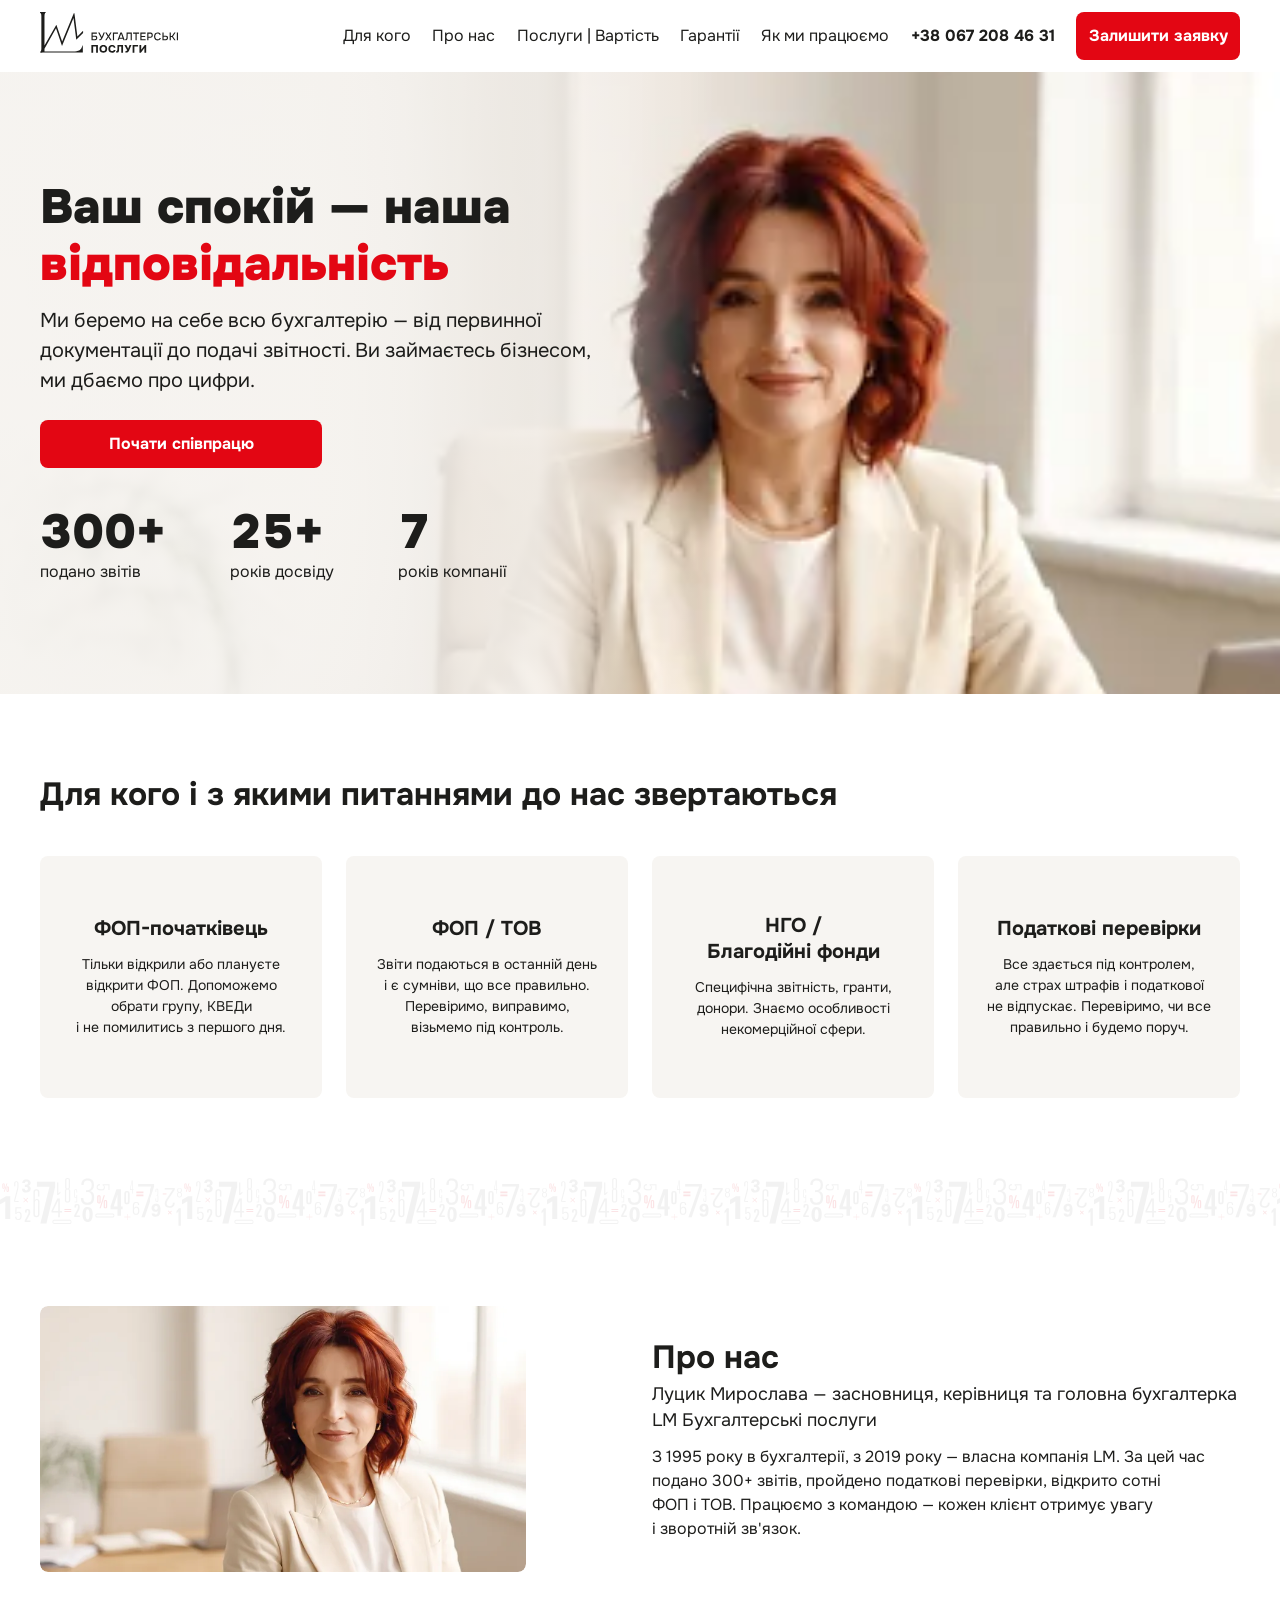
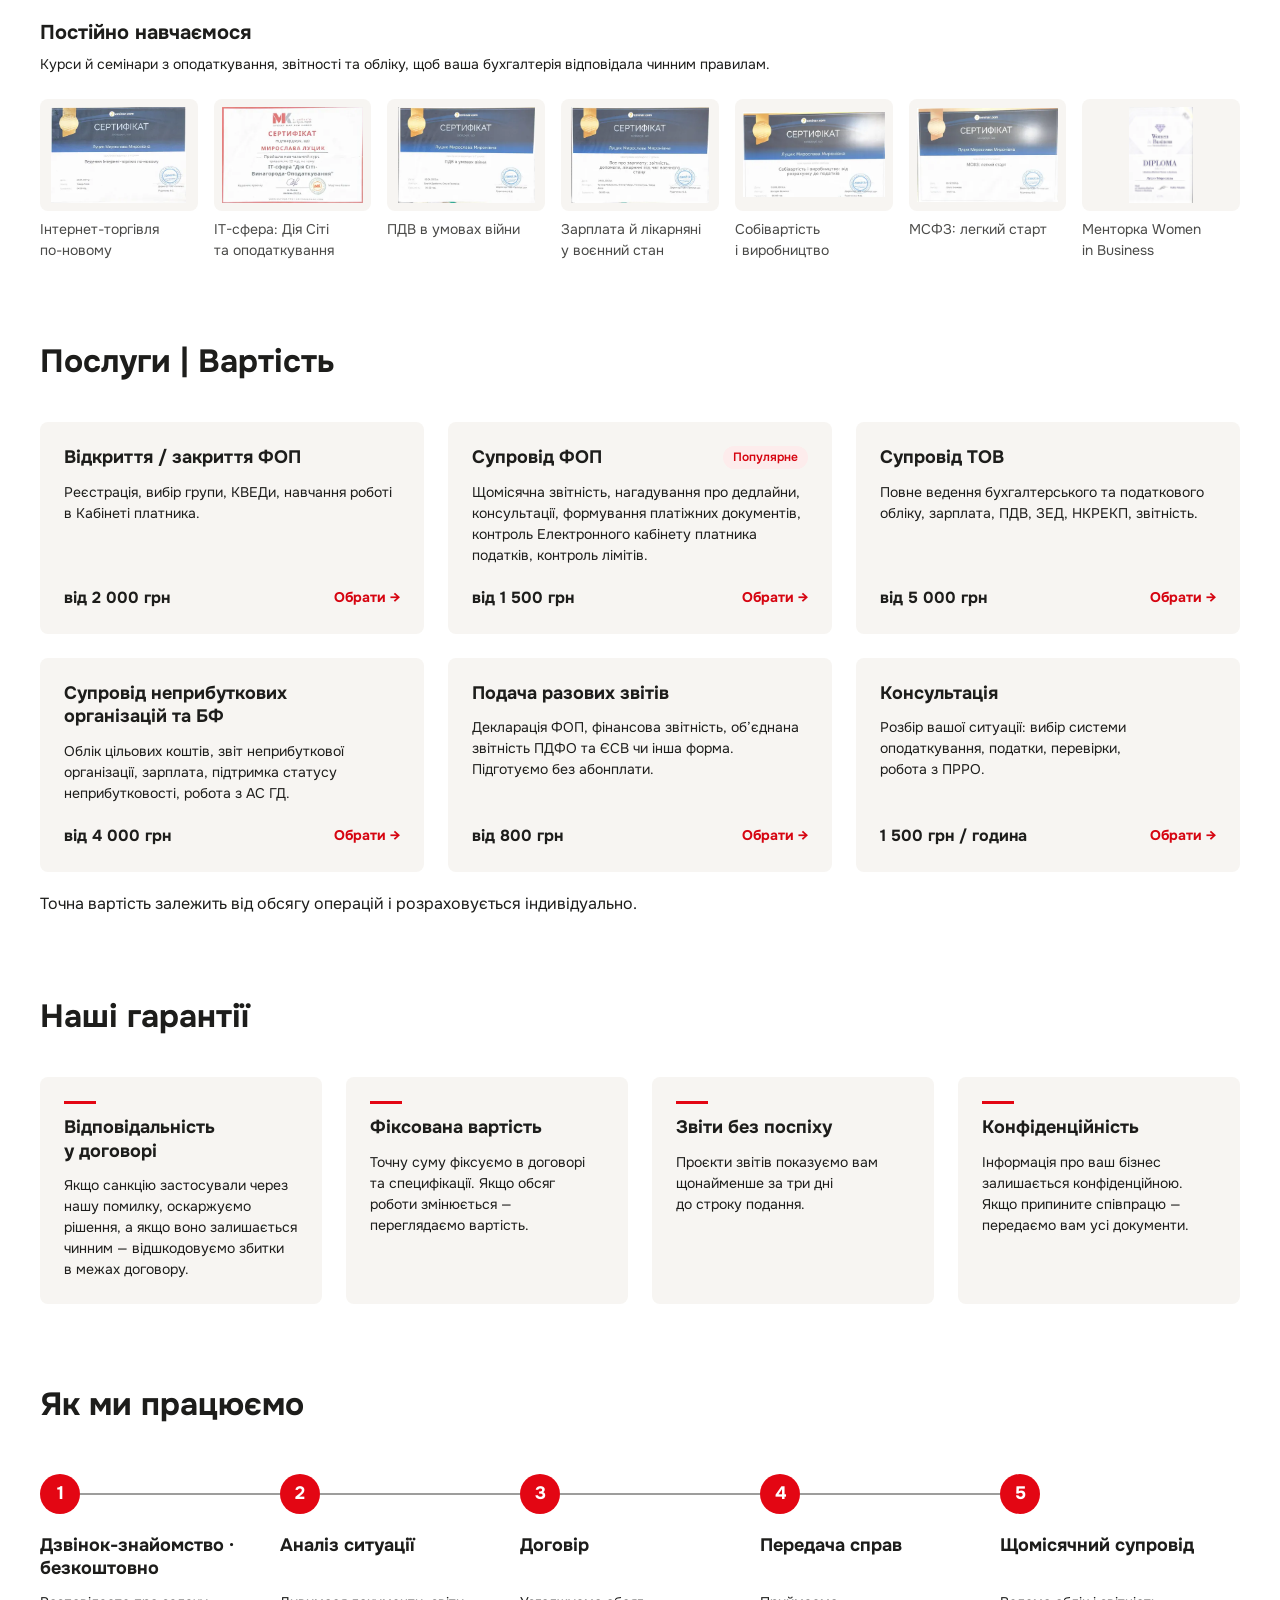
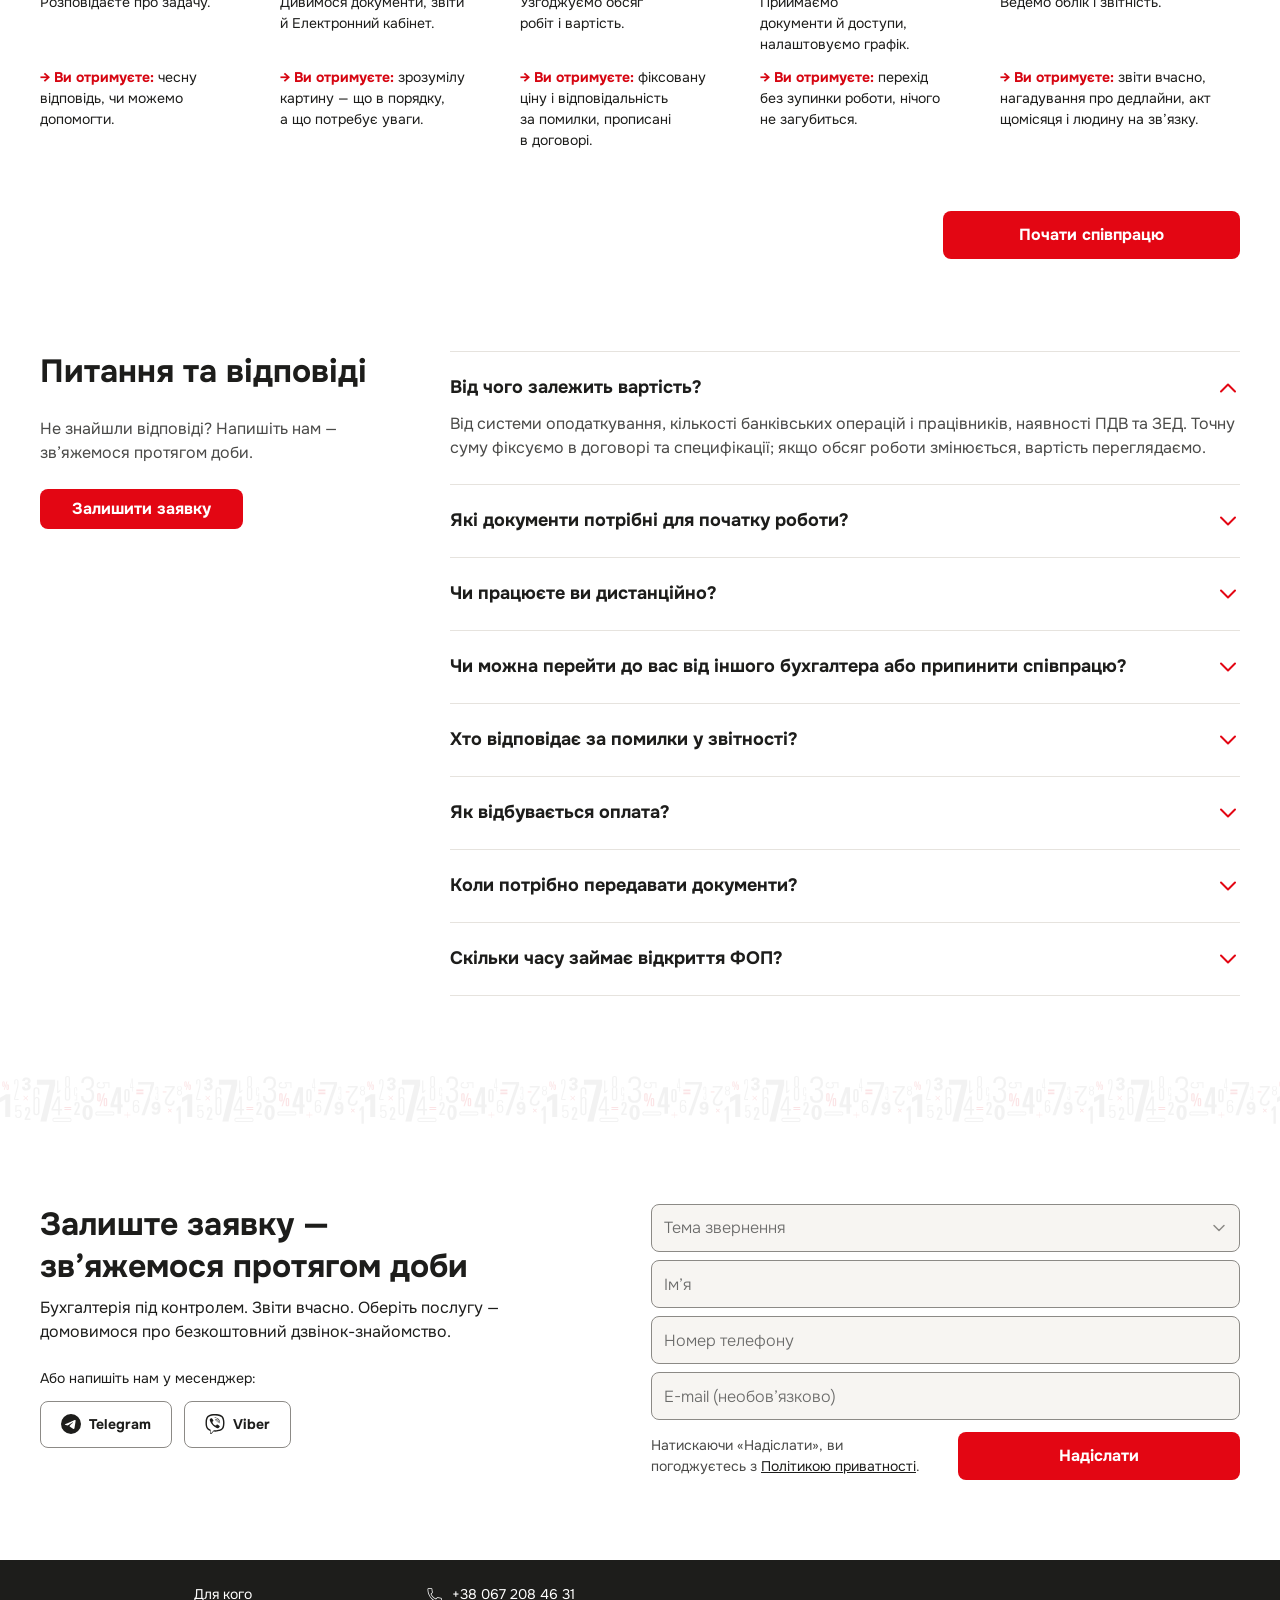
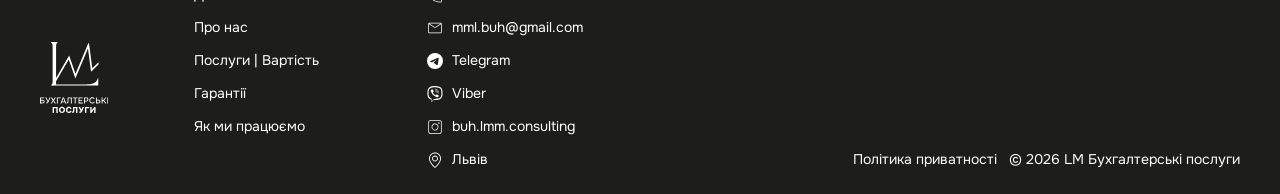
==== index.html @ eea86a89 "Тексти: «протягом дня» → «протягом доби»; у попапі успіху перший рядок на всю ширину Co-Authored-By:" ====
<!DOCTYPE html>
<!--
  ЗАГЛУШКИ — замінити після публікації сайту.
  Адресу сайту всюди позначено як https://ADRESA-SAYTU.example/ — знайдіть і замініть її пошуком:
    index.html   — <link rel="canonical">, og:url, og:image (абсолютне посилання), JSON-LD "url", "image" і фото засновниці
    privacy.html — og:image (абсолютне посилання)
    robots.txt   — рядок Sitemap
    sitemap.xml  — <loc>
    llms.txt     — посилання на сайт і форму заявки
  Інше:
    privacy.html — дата редакції політики ([дата], червоним)
    js/main.js   — CONFIG.TELEGRAM_WORKER_URL: адреса Cloudflare Worker для Telegram (поки порожня — канал вимкнений)
-->
<html lang="uk">
<head>
  <meta charset="utf-8">
  <meta name="viewport" content="width=device-width, initial-scale=1">

  <title>Бухгалтерські послуги у Львові — супровід ФОП і ТОВ | LM</title>
  <meta name="description" content="Ведення бухгалтерії для ФОП, ТОВ і благодійних фондів у Львові та онлайн по всій Україні. 25+ років досвіду, фіксована ціна в договорі. Залиште заявку.">
  <link rel="canonical" href="https://ADRESA-SAYTU.example/">
  <meta name="theme-color" content="#E30613">

  <!-- Клас .js потрібен, щоб ховати елементи для анімацій лише коли JS працює -->
  <script>
    document.documentElement.classList.add('js');
    // Запобіжник: якщо js/main.js так і не завантажився, за 3 с знімаємо клас .js —
    // усе, що було сховане для анімацій і акордеона, знову стає видимим
    setTimeout(function () {
      if (!window.lmReady) document.documentElement.classList.remove('js');
    }, 3000);
  </script>

  <!-- Шрифт: один варіативний файл на всі накреслення -->
  <link rel="preload" href="fonts/Onest-Variable.woff2" as="font" type="font/woff2" crossorigin>

  <link rel="stylesheet" href="css/tokens.css?v=2026-11-02-2">
  <link rel="stylesheet" href="css/styles.css?v=2026-11-02-2">

  <!-- Favicon (червоний): ico — для старих браузерів і закладок, svg — для сучасних,
       180×180 — іконка на головному екрані iPhone -->
  <link rel="icon" href="images/favicon/favicon.ico" sizes="16x16 32x32 48x48">
  <link rel="icon" href="images/favicon/favicon-red.svg" type="image/svg+xml">
  <link rel="icon" href="images/favicon/favicon-red-32.png" type="image/png" sizes="32x32">
  <link rel="apple-touch-icon" href="images/favicon/favicon-red-180.png" sizes="180x180">

  <!-- Open Graph і Twitter Card: як сторінка виглядає, коли нею діляться -->
  <meta property="og:type" content="website">
  <meta property="og:locale" content="uk_UA">
  <meta property="og:site_name" content="LM Бухгалтерські послуги">
  <meta property="og:url" content="https://ADRESA-SAYTU.example/">
  <meta property="og:title" content="Бухгалтерські послуги у Львові — супровід ФОП і ТОВ | LM">
  <meta property="og:description" content="Ведення бухгалтерії для ФОП, ТОВ і благодійних фондів у Львові та онлайн по всій Україні. 25+ років досвіду, фіксована ціна в договорі.">
  <meta property="og:image" content="https://ADRESA-SAYTU.example/images/og-image.jpg">
  <meta property="og:image:width" content="1200">
  <meta property="og:image:height" content="630">
  <meta property="og:image:alt" content="LM Бухгалтерські послуги — бухгалтерський супровід у Львові">
  <meta name="twitter:card" content="summary_large_image">

  <!-- Структуровані дані: компанія. Послуги й ціни («від …») — ті самі, що в картках
       «Послуги | Вартість»; sameAs — ті самі посилання, що у футері.
       Змінюєте ціну чи послугу на сторінці — змініть і тут -->
  <script type="application/ld+json">
  {
    "@context": "https://schema.org",
    "@type": "AccountingService",
    "name": "LM Бухгалтерські послуги",
    "url": "https://ADRESA-SAYTU.example/",
    "image": "https://ADRESA-SAYTU.example/images/og-image.jpg",
    "telephone": "+380672084631",
    "email": "mml.buh@gmail.com",
    "address": {
      "@type": "PostalAddress",
      "addressLocality": "Львів",
      "addressCountry": "UA"
    },
    "areaServed": [
      {
        "@type": "City",
        "name": "Львів"
      },
      {
        "@type": "Country",
        "name": "Україна"
      }
    ],
    "founder": {
      "@type": "Person",
      "name": "Мирослава Луцик",
      "jobTitle": "Засновниця, головна бухгалтерка",
      "image": "https://ADRESA-SAYTU.example/images/about-1200.jpg"
    },
    "sameAs": [
      "https://www.instagram.com/buh.lmm.consulting/",
      "https://t.me/+380672084631"
    ],
    "priceRange": "від 800 грн",
    "makesOffer": [
      {
        "@type": "Offer",
        "itemOffered": {
          "@type": "Service",
          "name": "Відкриття / закриття ФОП",
          "description": "Реєстрація, вибір групи, КВЕДи, навчання роботі в Кабінеті платника."
        },
        "priceSpecification": {
          "@type": "PriceSpecification",
          "minPrice": 2000,
          "priceCurrency": "UAH"
        }
      },
      {
        "@type": "Offer",
        "itemOffered": {
          "@type": "Service",
          "name": "Супровід ФОП",
          "description": "Щомісячна звітність, нагадування про дедлайни, консультації, формування платіжних документів, контроль Електронного кабінету платника податків, контроль лімітів."
        },
        "priceSpecification": {
          "@type": "PriceSpecification",
          "minPrice": 1500,
          "priceCurrency": "UAH"
        }
      },
      {
        "@type": "Offer",
        "itemOffered": {
          "@type": "Service",
          "name": "Супровід ТОВ",
          "description": "Повне ведення бухгалтерського та податкового обліку, зарплата, ПДВ, ЗЕД, НКРЕКП, звітність."
        },
        "priceSpecification": {
          "@type": "PriceSpecification",
          "minPrice": 5000,
          "priceCurrency": "UAH"
        }
      },
      {
        "@type": "Offer",
        "itemOffered": {
          "@type": "Service",
          "name": "Супровід неприбуткових організацій та БФ",
          "description": "Облік цільових коштів, звіт неприбуткової організації, зарплата, підтримка статусу неприбутковості, робота з АС ГД."
        },
        "priceSpecification": {
          "@type": "PriceSpecification",
          "minPrice": 4000,
          "priceCurrency": "UAH"
        }
      },
      {
        "@type": "Offer",
        "itemOffered": {
          "@type": "Service",
          "name": "Подача разових звітів",
          "description": "Декларація ФОП, фінансова звітність, об’єднана звітність ПДФО та ЄСВ чи інша форма. Підготуємо без абонплати."
        },
        "priceSpecification": {
          "@type": "PriceSpecification",
          "minPrice": 800,
          "priceCurrency": "UAH"
        }
      },
      {
        "@type": "Offer",
        "itemOffered": {
          "@type": "Service",
          "name": "Консультація",
          "description": "Розбір вашої ситуації: вибір системи оподаткування, податки, перевірки, робота з ПРРО."
        },
        "priceSpecification": {
          "@type": "UnitPriceSpecification",
          "price": 1500,
          "priceCurrency": "UAH",
          "unitCode": "HUR",
          "unitText": "година"
        }
      }
    ]
  }
  </script>
  <!-- FAQPage: тексти мають збігатися з видимими в секції «Питання та відповіді».
       Змінюєте відповідь на сторінці — змініть її і тут -->
  <script type="application/ld+json">
  {
    "@context": "https://schema.org",
    "@type": "FAQPage",
    "mainEntity": [
      {
        "@type": "Question",
        "name": "Від чого залежить вартість?",
        "acceptedAnswer": {
          "@type": "Answer",
          "text": "Від системи оподаткування, кількості банківських операцій і працівників, наявності ПДВ та ЗЕД. Точну суму фіксуємо в договорі та специфікації; якщо обсяг роботи змінюється, вартість переглядаємо."
        }
      },
      {
        "@type": "Question",
        "name": "Які документи потрібні для початку роботи?",
        "acceptedAnswer": {
          "@type": "Answer",
          "text": "Для ФОП достатньо паспорта, ІПН та електронного ключа. Для ТОВ і неприбуткових організацій додатково потрібні установчі документи, доступ до Електронного кабінету та клієнт-банку."
        }
      },
      {
        "@type": "Question",
        "name": "Чи працюєте ви дистанційно?",
        "acceptedAnswer": {
          "@type": "Answer",
          "text": "Так, з клієнтами по всій Україні: документи приймаємо онлайн, звіти подаємо в електронному вигляді."
        }
      },
      {
        "@type": "Question",
        "name": "Чи можна перейти до вас від іншого бухгалтера або припинити співпрацю?",
        "acceptedAnswer": {
          "@type": "Answer",
          "text": "Так. Перевіримо стан обліку й приймемо справи без зупинки вашої роботи. Договір можна розірвати, попередивши за 30 днів; усі документи передаємо вам. Інформація про ваш бізнес залишається конфіденційною."
        }
      },
      {
        "@type": "Question",
        "name": "Хто відповідає за помилки у звітності?",
        "acceptedAnswer": {
          "@type": "Answer",
          "text": "Наша відповідальність закріплена в договорі. Якщо санкцію застосували через нашу помилку в обліку чи звітності, ми оскаржуємо рішення, а якщо воно залишається чинним, відшкодовуємо збитки в межах, визначених договором."
        }
      },
      {
        "@type": "Question",
        "name": "Як відбувається оплата?",
        "acceptedAnswer": {
          "@type": "Answer",
          "text": "Працюємо за договором. Оплата щомісяця до 15-го числа за поточний місяць, після завершення місяця надаємо акт наданих послуг."
        }
      },
      {
        "@type": "Question",
        "name": "Коли потрібно передавати документи?",
        "acceptedAnswer": {
          "@type": "Answer",
          "text": "До 5-го числа місяця, наступного за звітним. Проєкти звітів показуємо вам щонайменше за три дні до строку подання."
        }
      },
      {
        "@type": "Question",
        "name": "Скільки часу займає відкриття ФОП?",
        "acceptedAnswer": {
          "@type": "Answer",
          "text": "Зазвичай 1–2 робочі дні після отримання документів. Реєстрацію платником єдиного податку подаємо одразу."
        }
      }
    ]
  }
  </script>
</head>
<body>
  <a class="skip-link" href="#main">Перейти до&nbsp;основного вмісту</a>

  <!-- 1. Header -->
  <header class="site-header">
    <div class="container site-header__inner">
      <a class="site-header__logo" href="#top">
        <img src="images/logo-horizontal-black.svg" alt="LM Бухгалтерські послуги — на початок сторінки" width="138" height="42">
      </a>

      <nav class="site-nav" id="site-nav" aria-label="Головна навігація">
        <ul class="site-nav__list">
          <li><a class="site-nav__link" href="#for-whom">Для&nbsp;кого</a></li>
          <li><a class="site-nav__link" href="#about">Про&nbsp;нас</a></li>
          <li><a class="site-nav__link" href="#services">Послуги | Вартість</a></li>
          <li><a class="site-nav__link" href="#guarantees">Гарантії</a></li>
          <li><a class="site-nav__link" href="#how">Як&nbsp;ми&nbsp;працюємо</a></li>
        </ul>
      </nav>

      <div class="site-header__actions">
        <a class="site-header__phone" href="tel:+380672084631">+38 067 208 46 31</a>
        <a class="btn site-header__cta" href="#contact">Залишити заявку</a>
        <button class="burger" type="button" aria-expanded="false" aria-controls="mobile-menu" aria-haspopup="dialog" aria-label="Відкрити меню">
          <img class="burger__icon" src="images/icons/icon-burger.svg" alt="" width="44" height="40">
        </button>
      </div>
    </div>
  </header>

  <!-- Мобільне меню: повноекранний діалог. Поки відкрите, сторінка під ним
       не прокручується, а Tab ходить лише всередині (showModal) -->
  <dialog class="mobile-menu" id="mobile-menu" aria-label="Меню">
    <div class="container mobile-menu__header">
      <a class="mobile-menu__logo" href="#top">
        <img src="images/logo-horizontal-white.svg" alt="LM Бухгалтерські послуги — на початок сторінки" width="138" height="42">
      </a>
      <button class="mobile-menu__close" type="button" aria-label="Закрити меню">
        <img src="images/icons/icon-close.svg" alt="" width="44" height="44">
      </button>
    </div>

    <nav class="mobile-menu__nav" aria-label="Меню">
      <ul class="mobile-menu__list">
        <li><a class="mobile-menu__link" href="#for-whom" autofocus>Для&nbsp;кого</a></li>
        <li><a class="mobile-menu__link" href="#about">Про&nbsp;нас</a></li>
        <li><a class="mobile-menu__link" href="#services">Послуги | Вартість</a></li>
        <li><a class="mobile-menu__link" href="#guarantees">Гарантії</a></li>
        <li><a class="mobile-menu__link" href="#how">Як&nbsp;ми&nbsp;працюємо</a></li>
      </ul>
    </nav>

    <ul class="mobile-menu__contacts">
      <li>
        <a class="mobile-menu__contact" href="tel:+380672084631">
          <svg class="mobile-menu__icon" width="18" height="18" aria-hidden="true" focusable="false" viewBox="0 0 18 18" fill="none"><path d="M14.625 16.5C14.9234 16.5 15.2095 16.3815 15.4205 16.1705C15.6315 15.9595 15.75 15.6734 15.75 15.375V12.75C15.75 12.4516 15.6315 12.1655 15.4205 11.9545C15.2095 11.7435 14.9234 11.625 14.625 11.625C13.7475 11.625 12.885 11.49 12.06 11.2125C11.8628 11.1502 11.6522 11.1432 11.4513 11.1921C11.2503 11.241 11.0666 11.3441 10.92 11.49L9.84 12.57C7.97418 11.5518 6.44069 10.0183 5.4225 8.1525L6.495 7.08C6.8025 6.7875 6.915 6.3525 6.78 5.9325C6.51 5.115 6.375 4.2525 6.375 3.375C6.375 3.07663 6.25647 2.79048 6.0455 2.5795C5.83452 2.36853 5.54837 2.25 5.25 2.25H2.625C2.32663 2.25 2.04048 2.36853 1.8295 2.5795C1.61853 2.79048 1.5 3.07663 1.5 3.375C1.5 10.6125 7.3875 16.5 14.625 16.5ZM2.625 3H5.25C5.34946 3 5.44484 3.03951 5.51517 3.10984C5.58549 3.18016 5.625 3.27554 5.625 3.375C5.625 4.335 5.775 5.2725 6.0675 6.165C6.105 6.27 6.0975 6.42 5.9775 6.54L4.5 8.01C5.7375 10.4325 7.5525 12.2475 9.9825 13.5L11.445 12.0225C11.55 11.9175 11.6925 11.8875 11.8275 11.925C12.7275 12.225 13.665 12.375 14.625 12.375C14.7245 12.375 14.8198 12.4145 14.8902 12.4848C14.9605 12.5552 15 12.6505 15 12.75V15.375C15 15.4745 14.9605 15.5698 14.8902 15.6402C14.8198 15.7105 14.7245 15.75 14.625 15.75C7.8 15.75 2.25 10.2 2.25 3.375C2.25 3.27554 2.28951 3.18016 2.35984 3.10984C2.43016 3.03951 2.52554 3 2.625 3Z" fill="currentColor"/></svg>
          <span><span class="visually-hidden">Телефон: </span>+38&nbsp;067&nbsp;208&nbsp;46&nbsp;31</span>
        </a>
      </li>
      <li>
        <a class="mobile-menu__contact" href="mailto:mml.buh@gmail.com">
          <svg class="mobile-menu__icon" width="18" height="18" aria-hidden="true" focusable="false" viewBox="0 0 18 18" fill="none"><path d="M3.462 14.25C3.1165 14.25 2.82825 14.1345 2.59725 13.9035C2.36625 13.6725 2.2505 13.384 2.25 13.038V4.962C2.25 4.6165 2.36575 4.32825 2.59725 4.09725C2.82875 3.86625 3.11675 3.7505 3.46125 3.75H14.5387C14.8837 3.75 15.1718 3.86575 15.4028 4.09725C15.6338 4.32875 15.7495 4.617 15.75 4.962V13.0388C15.75 13.3838 15.6343 13.672 15.4028 13.9035C15.1713 14.135 14.8833 14.2505 14.5387 14.25H3.462ZM9 9.087L3 5.16375V13.0388C3 13.1733 3.04325 13.2838 3.12975 13.3703C3.21625 13.4568 3.327 13.5 3.462 13.5H14.5387C14.6733 13.5 14.7837 13.4568 14.8702 13.3703C14.9567 13.2838 15 13.173 15 13.038V5.163L9 9.087ZM9 8.25L14.769 4.5H3.231L9 8.25ZM3 5.16375V4.5V13.0388C3 13.1733 3.04325 13.2838 3.12975 13.3703C3.21625 13.4568 3.327 13.5 3.462 13.5H3V5.16375Z" fill="currentColor"/></svg>
          <span><span class="visually-hidden">E-mail: </span>mml.buh@gmail.com</span>
        </a>
      </li>
      <li>
        <a class="mobile-menu__contact" href="https://t.me/+380672084631" aria-label="Написати в Telegram">
          <svg class="mobile-menu__icon" width="18" height="18" aria-hidden="true" focusable="false" viewBox="-1.5 -1.5 27.0 27.0"><path d="M11.944 0A12 12 0 0 0 0 12a12 12 0 0 0 12 12 12 12 0 0 0 12-12A12 12 0 0 0 12 0a12 12 0 0 0-.056 0zm4.962 7.224c.1-.002.321.023.465.14a.506.506 0 0 1 .171.325c.016.093.036.306.02.472-.18 1.898-.962 6.502-1.36 8.627-.168.9-.499 1.201-.82 1.23-.696.065-1.225-.46-1.9-.902-1.056-.693-1.653-1.124-2.678-1.8-1.185-.78-.417-1.21.258-1.91.177-.184 3.247-2.977 3.307-3.23.007-.032.014-.15-.056-.212s-.174-.041-.249-.024c-.106.024-1.793 1.14-5.061 3.345-.48.33-.913.49-1.302.48-.428-.008-1.252-.241-1.865-.44-.752-.245-1.349-.374-1.297-.789.027-.216.325-.437.893-.663 3.498-1.524 5.83-2.529 6.998-3.014 3.332-1.386 4.025-1.627 4.476-1.635z" fill="currentColor"/></svg>
          <span>Telegram</span>
        </a>
      </li>
      <li>
        <a class="mobile-menu__contact" href="viber://chat?number=%2B380672084631" aria-label="Написати у Viber">
          <svg class="mobile-menu__icon" width="18" height="18" aria-hidden="true" focusable="false" viewBox="-1.5 -1.5 27.0 27.0"><path d="M11.4 0C9.473.028 5.333.344 3.02 2.467 1.302 4.187.696 6.7.633 9.817.57 12.933.488 18.776 6.12 20.36h.003l-.004 2.416s-.037.977.61 1.177c.777.242 1.234-.5 1.98-1.302.407-.44.972-1.084 1.397-1.58 3.85.326 6.812-.416 7.15-.525.776-.252 5.176-.816 5.892-6.657.74-6.02-.36-9.83-2.34-11.546-.596-.55-3.006-2.3-8.375-2.323 0 0-.395-.025-1.037-.017zm.058 1.693c.545-.004.88.017.88.017 4.542.02 6.717 1.388 7.222 1.846 1.675 1.435 2.53 4.868 1.906 9.897v.002c-.604 4.878-4.174 5.184-4.832 5.395-.28.09-2.882.737-6.153.524 0 0-2.436 2.94-3.197 3.704-.12.12-.26.167-.352.144-.13-.033-.166-.188-.165-.414l.02-4.018c-4.762-1.32-4.485-6.292-4.43-8.895.054-2.604.543-4.738 1.996-6.173 1.96-1.773 5.474-2.018 7.11-2.03zm.38 2.602c-.167 0-.303.135-.304.302 0 .167.133.303.3.305 1.624.01 2.946.537 4.028 1.592 1.073 1.046 1.62 2.468 1.633 4.334.002.167.14.3.307.3.166-.002.3-.138.3-.304-.014-1.984-.618-3.596-1.816-4.764-1.19-1.16-2.692-1.753-4.447-1.765zm-3.96.695c-.19-.032-.4.005-.616.117l-.01.002c-.43.247-.816.562-1.146.932-.002.004-.006.004-.008.008-.267.323-.42.638-.46.948-.008.046-.01.093-.007.14 0 .136.022.27.065.4l.013.01c.135.48.473 1.276 1.205 2.604.42.768.903 1.5 1.446 2.186.27.344.56.673.87.984l.132.132c.31.308.64.6.984.87.686.543 1.418 1.027 2.186 1.447 1.328.733 2.126 1.07 2.604 1.206l.01.014c.13.042.265.064.402.063.046.002.092 0 .138-.008.31-.036.627-.19.948-.46.004 0 .003-.002.008-.005.37-.33.683-.72.93-1.148l.003-.01c.225-.432.15-.842-.18-1.12-.004 0-.698-.58-1.037-.83-.36-.255-.73-.492-1.113-.71-.51-.285-1.032-.106-1.248.174l-.447.564c-.23.283-.657.246-.657.246-3.12-.796-3.955-3.955-3.955-3.955s-.037-.426.248-.656l.563-.448c.277-.215.456-.737.17-1.248-.217-.383-.454-.756-.71-1.115-.25-.34-.826-1.033-.83-1.035-.137-.165-.31-.265-.502-.297zm4.49.88c-.158.002-.29.124-.3.282-.01.167.115.312.282.324 1.16.085 2.017.466 2.645 1.15.63.688.93 1.524.906 2.57-.002.168.13.306.3.31.166.003.305-.13.31-.297.025-1.175-.334-2.193-1.067-2.994-.74-.81-1.777-1.253-3.05-1.346h-.024zm.463 1.63c-.16.002-.29.127-.3.287-.008.167.12.31.288.32.523.028.875.175 1.113.422.24.245.388.62.416 1.164.01.167.15.295.318.287.167-.008.295-.15.287-.317-.03-.644-.215-1.178-.58-1.557-.367-.378-.893-.574-1.52-.607h-.018z" fill="currentColor"/></svg>
          <span>Viber</span>
        </a>
      </li>
    </ul>

    <a class="mobile-menu__cta" href="#contact">Залишити заявку</a>
  </dialog>

  <main id="main">

    <!-- 2. Hero -->
    <section class="hero" id="hero" aria-labelledby="hero-title">
      <!-- До 600px — окремий кадр 390×300, далі — широке фото -->
      <picture class="hero__media">
        <source media="(max-width: 599px)" type="image/webp" sizes="100vw" width="390" height="300"
                srcset="images/hero-mobile-390.webp 390w, images/hero-mobile-780.webp 780w, images/hero-mobile-1170.webp 1170w">
        <source media="(max-width: 599px)" sizes="100vw" width="390" height="300"
                srcset="images/hero-mobile-390.jpg 390w, images/hero-mobile-780.jpg 780w, images/hero-mobile-1170.jpg 1170w">
        <source type="image/webp" sizes="100vw" width="1440" height="712"
                srcset="images/hero-1440.webp 1440w, images/hero-2880.webp 2880w">
        <img src="images/hero-1440.jpg" sizes="100vw" width="1440" height="712"
             srcset="images/hero-1440.jpg 1440w, images/hero-2880.jpg 2880w"
             alt="Бухгалтерка за робочим столом із записником і ноутбуком" fetchpriority="high">
      </picture>

      <div class="container hero__content">
        <div class="hero__text">
          <!-- Два рядки: кожен у «масці» (overflow: hidden), з-під якої виїжджає текст -->
          <h1 class="hero__title" id="hero-title">
            <span class="hero__title-line"><span class="hero__title-inner">Ваш спокій&nbsp;— наша</span></span>
            <span class="hero__title-line"><span class="hero__title-inner hero__title-accent">відповідальність</span></span>
          </h1>
          <p class="hero__lead">Ми&nbsp;беремо на&nbsp;себе всю бухгалтерію&nbsp;— від&nbsp;первинної документації до&nbsp;подачі звітності. Ви&nbsp;займаєтесь бізнесом, ми&nbsp;дбаємо про&nbsp;цифри.</p>
          <a class="btn hero__cta" href="#contact" data-sticky-cta-yield>Почати співпрацю</a>
        </div>

        <ul class="stats">
          <li class="stats__item">
            <span class="stats__value"><span class="visually-hidden">300+</span><span aria-hidden="true"><span data-count="300">300</span>+</span></span>
            <span class="stats__label">подано звітів</span>
          </li>
          <li class="stats__item">
            <span class="stats__value"><span class="visually-hidden">25+</span><span aria-hidden="true"><span data-count="25">25</span>+</span></span>
            <span class="stats__label">років досвіду</span>
          </li>
          <li class="stats__item">
            <span class="stats__value"><span class="visually-hidden">7</span><span aria-hidden="true"><span data-count="7">7</span></span></span>
            <span class="stats__label">років компанії</span>
          </li>
        </ul>
      </div>
    </section>

    <!-- Патерн-смуга (декоративна): на мобайлі стоїть тут, на десктопі — після «Для кого» -->
    <div class="pattern-strip pattern-strip--mobile pattern-strip--after-stats" aria-hidden="true"></div>

    <!-- 3. Для кого -->
    <section class="section for-whom" id="for-whom" aria-labelledby="for-whom-title">
      <div class="container">
        <h2 class="section__title" id="for-whom-title" data-reveal>Для&nbsp;кого і&nbsp;з&nbsp;якими питаннями до&nbsp;нас звертаються</h2>

        <ul class="for-whom__cards">
          <li class="for-whom__card" data-reveal>
            <h3 class="for-whom__card-title">ФОП-початківець</h3>
            <p class="for-whom__card-text">Тільки відкрили або плануєте відкрити ФОП. Допоможемо обрати групу, КВЕДи і&nbsp;не&nbsp;помилитись з&nbsp;першого дня.</p>
          </li>
          <li class="for-whom__card" data-reveal>
            <h3 class="for-whom__card-title">ФОП / ТОВ</h3>
            <p class="for-whom__card-text">Звіти подаються в&nbsp;останній день і&nbsp;є&nbsp;сумніви, що&nbsp;все правильно. Перевіримо, виправимо, візьмемо під&nbsp;контроль.</p>
          </li>
          <li class="for-whom__card" data-reveal>
            <h3 class="for-whom__card-title">НГО / Благодійні фонди</h3>
            <p class="for-whom__card-text">Специфічна звітність, гранти, донори. Знаємо особливості некомерційної сфери.</p>
          </li>
          <li class="for-whom__card" data-reveal>
            <h3 class="for-whom__card-title">Податкові перевірки</h3>
            <p class="for-whom__card-text">Все здається під&nbsp;контролем, але страх штрафів і&nbsp;податкової не&nbsp;відпускає. Перевіримо, чи&nbsp;все правильно і&nbsp;будемо поруч.</p>
          </li>
        </ul>
      </div>
    </section>

    <!-- 4. Патерн-смуга (декоративна): на десктопі — після «Для кого» -->
    <div class="pattern-strip pattern-strip--desktop" aria-hidden="true"></div>

    <!-- 5. Про нас -->
    <section class="section about" id="about" aria-labelledby="about-title">
      <div class="container about__inner">
        <h2 class="about__title" id="about-title" data-reveal>Про&nbsp;нас</h2>

        <picture class="about__media" data-reveal>
          <source type="image/webp" sizes="(min-width: 768px) 486px, 135vw"
                  srcset="images/about-800.webp 800w, images/about-1200.webp 1200w">
          <img src="images/about-800.jpg" sizes="(min-width: 768px) 486px, 135vw"
               srcset="images/about-800.jpg 800w, images/about-1200.jpg 1200w"
               width="1200" height="670" loading="lazy" decoding="async"
               alt="Мирослава Луцик — жінка з рудим волоссям у світлому жакеті, усміхається на тлі офісу">
        </picture>

        <div class="about__text" data-reveal>
          <p class="about__subtitle">Луцик&nbsp;Мирослава&nbsp;— засновниця, керівниця та&nbsp;головна бухгалтерка LM&nbsp;Бухгалтерські послуги</p>
          <p class="about__body">З&nbsp;1995 року в&nbsp;бухгалтерії, з&nbsp;2019 року&nbsp;— власна компанія LM. За&nbsp;цей&nbsp;час подано 300+ звітів, пройдено податкові перевірки, відкрито сотні ФОП і&nbsp;ТОВ. Працюємо з&nbsp;командою&nbsp;— кожен клієнт отримує увагу і&nbsp;зворотній зв'язок.</p>
        </div>
      </div>

      <!-- Сертифікати: мобайл — горизонтальна прокрутка, десктоп — 7 в ряд.
           Мініатюра — посилання на велике зображення: з JS клік відкриває перегляд
           (#cert-viewer, js/main.js), без JS — просто саму картинку -->
      <div class="container certs">
        <div class="certs__header" data-reveal>
          <h3 class="certs__title">Постійно навчаємося</h3>
          <p class="certs__text">Курси й&nbsp;семінари з&nbsp;оподаткування, звітності та&nbsp;обліку, щоб ваша бухгалтерія відповідала чинним правилам.</p>
        </div>
        <ul class="certs__gallery" data-reveal>
            <li class="cert">
              <a class="cert__thumb" href="images/certificates/cert-03-7eminar-internet-torgivlia-2024-1600.webp" aria-label="Відкрити сертифікат: Інтернет-торгівля по-новому"
                 data-fallback="images/certificates/cert-03-7eminar-internet-torgivlia-2024.jpg" data-width="1600" data-height="1140"
                 data-title="Інтернет-торгівля по-новому" data-org="7eminar" data-year="2024">
                <picture>
                  <source type="image/webp" srcset="images/certificates/cert-03-7eminar-internet-torgivlia-2024-400.webp">
                  <img src="images/certificates/cert-03-7eminar-internet-torgivlia-2024-400.jpg" width="400" height="285" loading="lazy" decoding="async" alt="">
                </picture>
              </a>
              <p class="cert__title">Інтернет-торгівля по-новому</p>
            </li>
            <li class="cert">
              <a class="cert__thumb" href="images/certificates/cert-04-mk-diia-city-2022-1600.webp" aria-label="Відкрити сертифікат: ІТ-сфера: Дія Сіті та оподаткування"
                 data-fallback="images/certificates/cert-04-mk-diia-city-2022.jpg" data-width="1600" data-height="1082"
                 data-title="ІТ-сфера: Дія Сіті та оподаткування" data-org="Проєкт Мар’яни Кавин" data-year="2022">
                <picture>
                  <source type="image/webp" srcset="images/certificates/cert-04-mk-diia-city-2022-400.webp">
                  <img src="images/certificates/cert-04-mk-diia-city-2022-400.jpg" width="400" height="271" loading="lazy" decoding="async" alt="">
                </picture>
              </a>
              <p class="cert__title">ІТ-сфера: Дія&nbsp;Сіті та&nbsp;оподаткування</p>
            </li>
            <li class="cert">
              <a class="cert__thumb" href="images/certificates/cert-05-7eminar-pdv-2022-1600.webp" aria-label="Відкрити сертифікат: ПДВ в умовах війни"
                 data-fallback="images/certificates/cert-05-7eminar-pdv-2022.jpg" data-width="1600" data-height="1119"
                 data-title="ПДВ в умовах війни" data-org="7eminar" data-year="2022">
                <picture>
                  <source type="image/webp" srcset="images/certificates/cert-05-7eminar-pdv-2022-400.webp">
                  <img src="images/certificates/cert-05-7eminar-pdv-2022-400.jpg" width="400" height="280" loading="lazy" decoding="async" alt="">
                </picture>
              </a>
              <p class="cert__title">ПДВ в&nbsp;умовах війни</p>
            </li>
            <li class="cert">
              <a class="cert__thumb" href="images/certificates/cert-06-7eminar-zarplata-2022-1600.webp" aria-label="Відкрити сертифікат: Зарплата й лікарняні у воєнний стан"
                 data-fallback="images/certificates/cert-06-7eminar-zarplata-2022.jpg" data-width="1600" data-height="1114"
                 data-title="Зарплата, допомоги й лікарняні у воєнний стан" data-org="7eminar" data-year="2022">
                <picture>
                  <source type="image/webp" srcset="images/certificates/cert-06-7eminar-zarplata-2022-400.webp">
                  <img src="images/certificates/cert-06-7eminar-zarplata-2022-400.jpg" width="400" height="279" loading="lazy" decoding="async" alt="">
                </picture>
              </a>
              <p class="cert__title">Зарплата й&nbsp;лікарняні у&nbsp;воєнний стан</p>
            </li>
            <li class="cert">
              <a class="cert__thumb" href="images/certificates/cert-07-7eminar-sobivartist-2021-1600.webp" aria-label="Відкрити сертифікат: Собівартість і виробництво"
                 data-fallback="images/certificates/cert-07-7eminar-sobivartist-2021.jpg" data-width="1600" data-height="958"
                 data-title="Собівартість і виробництво" data-org="7eminar" data-year="2021">
                <picture>
                  <source type="image/webp" srcset="images/certificates/cert-07-7eminar-sobivartist-2021-400.webp">
                  <img src="images/certificates/cert-07-7eminar-sobivartist-2021-400.jpg" width="400" height="240" loading="lazy" decoding="async" alt="">
                </picture>
              </a>
              <p class="cert__title">Собівартість і&nbsp;виробництво</p>
            </li>
            <li class="cert">
              <a class="cert__thumb" href="images/certificates/cert-08-7eminar-msfz-2020-1600.webp" aria-label="Відкрити сертифікат: МСФЗ: легкий старт"
                 data-fallback="images/certificates/cert-08-7eminar-msfz-2020.jpg" data-width="1600" data-height="1066"
                 data-title="МСФЗ: легкий старт" data-org="7eminar" data-year="2020">
                <picture>
                  <source type="image/webp" srcset="images/certificates/cert-08-7eminar-msfz-2020-400.webp">
                  <img src="images/certificates/cert-08-7eminar-msfz-2020-400.jpg" width="400" height="267" loading="lazy" decoding="async" alt="">
                </picture>
              </a>
              <p class="cert__title">МСФЗ: легкий старт</p>
            </li>
            <li class="cert">
              <a class="cert__thumb" href="images/certificates/cert-01-women-in-business-mentor-2026-1600.webp" aria-label="Відкрити сертифікат: Менторка Women in Business"
                 data-fallback="images/certificates/cert-01-women-in-business-mentor-2026.jpg" data-width="1069" data-height="1600"
                 data-title="Менторка Women in Business" data-org="Ukrainian Platform" data-year="2026">
                <picture>
                  <source type="image/webp" srcset="images/certificates/cert-01-women-in-business-mentor-2026-400.webp">
                  <img src="images/certificates/cert-01-women-in-business-mentor-2026-400.jpg" width="267" height="400" loading="lazy" decoding="async" alt="">
                </picture>
              </a>
              <p class="cert__title">Менторка Women in&nbsp;Business</p>
            </li>
        </ul>
      </div>
    </section>

    <!-- 6. Послуги | Вартість -->
    <section class="section services" id="services" aria-labelledby="services-title">
      <div class="container">
        <h2 class="section__title" id="services-title" data-reveal>Послуги | Вартість</h2>

        <!-- Єдиний список послуг: з data-service цих карток JS збирає
             варіанти поля «Тема звернення» у формі. Назва в data-service
             має точно збігатися із заголовком картки. -->
        <div class="services__cards">
          <article class="service-card" data-reveal>
            <h3 class="service-card__title">Відкриття / закриття ФОП</h3>
            <p class="service-card__text">Реєстрація, вибір групи, КВЕДи, навчання роботі в&nbsp;Кабінеті платника.</p>
            <div class="service-card__footer">
              <p class="service-card__price">від&nbsp;2&nbsp;000&nbsp;грн</p>
              <a class="service-card__link" href="#contact" data-service="Відкриття / закриття ФОП"><span class="service-card__link-text">Обрати</span><span class="visually-hidden"> — Відкриття / закриття ФОП</span> <span class="service-card__arrow" aria-hidden="true">→</span></a>
            </div>
          </article>
          <article class="service-card" data-reveal>
            <div class="service-card__head">
              <h3 class="service-card__title">Супровід ФОП</h3>
              <p class="service-card__badge">Популярне</p>
            </div>
            <p class="service-card__text">Щомісячна звітність, нагадування про&nbsp;дедлайни, консультації, формування платіжних документів, контроль Електронного кабінету платника податків, контроль лімітів.</p>
            <div class="service-card__footer">
              <p class="service-card__price">від&nbsp;1&nbsp;500&nbsp;грн</p>
              <a class="service-card__link" href="#contact" data-service="Супровід ФОП"><span class="service-card__link-text">Обрати</span><span class="visually-hidden"> — Супровід ФОП</span> <span class="service-card__arrow" aria-hidden="true">→</span></a>
            </div>
          </article>
          <article class="service-card" data-reveal>
            <h3 class="service-card__title">Супровід ТОВ</h3>
            <p class="service-card__text">Повне ведення бухгалтерського та&nbsp;податкового обліку, зарплата, ПДВ, ЗЕД, НКРЕКП, звітність.</p>
            <div class="service-card__footer">
              <p class="service-card__price">від&nbsp;5&nbsp;000&nbsp;грн</p>
              <a class="service-card__link" href="#contact" data-service="Супровід ТОВ"><span class="service-card__link-text">Обрати</span><span class="visually-hidden"> — Супровід ТОВ</span> <span class="service-card__arrow" aria-hidden="true">→</span></a>
            </div>
          </article>
          <article class="service-card" data-reveal>
            <h3 class="service-card__title">Супровід неприбуткових організацій та&nbsp;БФ</h3>
            <p class="service-card__text">Облік цільових коштів, звіт неприбуткової організації, зарплата, підтримка статусу неприбутковості, робота з&nbsp;АС&nbsp;ГД.</p>
            <div class="service-card__footer">
              <p class="service-card__price">від&nbsp;4&nbsp;000&nbsp;грн</p>
              <a class="service-card__link" href="#contact" data-service="Супровід неприбуткових організацій та БФ"><span class="service-card__link-text">Обрати</span><span class="visually-hidden"> — Супровід неприбуткових організацій та&nbsp;БФ</span> <span class="service-card__arrow" aria-hidden="true">→</span></a>
            </div>
          </article>
          <article class="service-card" data-reveal>
            <h3 class="service-card__title">Подача разових звітів</h3>
            <p class="service-card__text">Декларація ФОП, фінансова звітність, об’єднана звітність ПДФО та&nbsp;ЄСВ чи&nbsp;інша форма. Підготуємо без&nbsp;абонплати.</p>
            <div class="service-card__footer">
              <p class="service-card__price">від&nbsp;800&nbsp;грн</p>
              <a class="service-card__link" href="#contact" data-service="Подача разових звітів"><span class="service-card__link-text">Обрати</span><span class="visually-hidden"> — Подача разових звітів</span> <span class="service-card__arrow" aria-hidden="true">→</span></a>
            </div>
          </article>
          <article class="service-card" data-reveal>
            <h3 class="service-card__title">Консультація</h3>
            <p class="service-card__text">Розбір вашої ситуації: вибір системи оподаткування, податки, перевірки, робота з&nbsp;ПРРО.</p>
            <div class="service-card__footer">
              <p class="service-card__price">1&nbsp;500&nbsp;грн&nbsp;/&nbsp;година</p>
              <a class="service-card__link" href="#contact" data-service="Консультація"><span class="service-card__link-text">Обрати</span><span class="visually-hidden"> — Консультація</span> <span class="service-card__arrow" aria-hidden="true">→</span></a>
            </div>
          </article>
        </div>

        <p class="services__note" data-reveal>Точна вартість залежить від&nbsp;обсягу операцій і&nbsp;розраховується індивідуально.</p>
      </div>
    </section>

    <!-- 7. Наші гарантії -->
    <section class="section guarantees" id="guarantees" aria-labelledby="guarantees-title">
      <div class="container">
        <h2 class="section__title" id="guarantees-title" data-reveal>Наші гарантії</h2>

        <ul class="guarantees__cards">
          <li class="guarantee-card" data-reveal>
            <h3 class="guarantee-card__title">Відповідальність у&nbsp;договорі</h3>
            <p class="guarantee-card__text">Якщо санкцію застосували через нашу помилку, оскаржуємо рішення, а&nbsp;якщо воно залишається чинним&nbsp;— відшкодовуємо збитки в&nbsp;межах договору.</p>
          </li>
          <li class="guarantee-card" data-reveal>
            <h3 class="guarantee-card__title">Фіксована вартість</h3>
            <p class="guarantee-card__text">Точну суму фіксуємо в&nbsp;договорі та&nbsp;специфікації. Якщо обсяг роботи змінюється&nbsp;— переглядаємо вартість.</p>
          </li>
          <li class="guarantee-card" data-reveal>
            <h3 class="guarantee-card__title">Звіти без&nbsp;поспіху</h3>
            <p class="guarantee-card__text">Проєкти звітів показуємо&nbsp;вам щонайменше за&nbsp;три дні до&nbsp;строку подання.</p>
          </li>
          <li class="guarantee-card" data-reveal>
            <h3 class="guarantee-card__title">Конфіденційність</h3>
            <p class="guarantee-card__text">Інформація про&nbsp;ваш бізнес залишається конфіденційною. Якщо припините співпрацю&nbsp;— передаємо&nbsp;вам усі документи.</p>
          </li>
        </ul>
      </div>
    </section>

    <!-- 8. Як ми працюємо -->
    <section class="section how" id="how" aria-labelledby="how-title">
      <div class="container how__inner">
        <h2 class="section__title" id="how-title" data-reveal>Як&nbsp;ми&nbsp;працюємо</h2>

        <!-- Шкала кроків: десктоп — горизонтальна, мобайл і планшет — вертикальна.
             Кружечок із номером і лінія декоративні: нумерацію вже дає <ol> -->
        <ol class="steps">
          <li class="step" data-reveal>
            <span class="step__marker" aria-hidden="true"><span class="step__num">1</span></span>
            <div class="step__body">
              <h3 class="step__title">Дзвінок-знайомство&nbsp;· безкоштовно</h3>
              <p class="step__text">Розповідаєте про&nbsp;задачу.</p>
              <p class="step__text"><strong class="step__label"><span aria-hidden="true">→&nbsp;</span>Ви&nbsp;отримуєте:</strong> чесну відповідь, чи&nbsp;можемо допомогти.</p>
            </div>
          </li>
          <li class="step" data-reveal>
            <span class="step__marker" aria-hidden="true"><span class="step__num">2</span></span>
            <div class="step__body">
              <h3 class="step__title">Аналіз ситуації</h3>
              <p class="step__text">Дивимося документи, звіти й&nbsp;Електронний кабінет.</p>
              <p class="step__text"><strong class="step__label"><span aria-hidden="true">→&nbsp;</span>Ви&nbsp;отримуєте:</strong> зрозумілу картину&nbsp;— що&nbsp;в&nbsp;порядку, а&nbsp;що&nbsp;потребує уваги.</p>
            </div>
          </li>
          <li class="step" data-reveal>
            <span class="step__marker" aria-hidden="true"><span class="step__num">3</span></span>
            <div class="step__body">
              <h3 class="step__title">Договір</h3>
              <p class="step__text">Узгоджуємо обсяг робіт і&nbsp;вартість.</p>
              <p class="step__text"><strong class="step__label"><span aria-hidden="true">→&nbsp;</span>Ви&nbsp;отримуєте:</strong> фіксовану ціну і&nbsp;відповідальність за&nbsp;помилки, прописані в&nbsp;договорі.</p>
            </div>
          </li>
          <li class="step" data-reveal>
            <span class="step__marker" aria-hidden="true"><span class="step__num">4</span></span>
            <div class="step__body">
              <h3 class="step__title">Передача справ</h3>
              <p class="step__text">Приймаємо документи й&nbsp;доступи, налаштовуємо графік.</p>
              <p class="step__text"><strong class="step__label"><span aria-hidden="true">→&nbsp;</span>Ви&nbsp;отримуєте:</strong> перехід без&nbsp;зупинки роботи, нічого не&nbsp;загубиться.</p>
            </div>
          </li>
          <li class="step" data-reveal>
            <span class="step__marker" aria-hidden="true"><span class="step__num">5</span></span>
            <div class="step__body">
              <h3 class="step__title">Щомісячний супровід</h3>
              <p class="step__text">Ведемо облік і&nbsp;звітність.</p>
              <p class="step__text"><strong class="step__label"><span aria-hidden="true">→&nbsp;</span>Ви&nbsp;отримуєте:</strong> звіти вчасно, нагадування про&nbsp;дедлайни, акт щомісяця і&nbsp;людину на&nbsp;зв’язку.</p>
            </div>
          </li>
        </ol>

        <a class="btn how__cta" href="#contact" data-reveal>Почати співпрацю</a>
      </div>
    </section>

    <!-- 9. Питання та відповіді -->
    <section class="section faq" id="faq" aria-labelledby="faq-title">
      <div class="container faq__inner">
        <div class="faq__intro" data-reveal>
          <h2 class="section__title" id="faq-title">Питання та&nbsp;відповіді</h2>
          <p class="faq__lead">Не&nbsp;знайшли відповіді? Напишіть&nbsp;нам&nbsp;— зв’яжемося протягом&nbsp;доби.</p>
          <a class="btn btn--compact faq__cta" href="#contact">Залишити заявку</a>
        </div>

        <!-- Акордеон. Без JS усі відповіді просто відкриті -->
        <div class="faq__list">
          <div class="faq__item is-open" data-reveal>
            <h3 class="faq__question">
              <button class="faq__toggle" type="button" id="faq-q1" aria-expanded="true" aria-controls="faq-a1">
                <span>Від&nbsp;чого залежить вартість?</span>
                <img class="faq__icon" src="images/icons/icon-chevron-down.svg" alt="" width="24" height="24">
              </button>
            </h3>
            <div class="faq__answer" id="faq-a1" role="region" aria-labelledby="faq-q1">
              <p>Від&nbsp;системи оподаткування, кількості банківських операцій і&nbsp;працівників, наявності ПДВ та&nbsp;ЗЕД. Точну суму фіксуємо в&nbsp;договорі та&nbsp;специфікації; якщо обсяг роботи змінюється, вартість переглядаємо.</p>
            </div>
          </div>
          <div class="faq__item" data-reveal>
            <h3 class="faq__question">
              <button class="faq__toggle" type="button" id="faq-q2" aria-expanded="false" aria-controls="faq-a2">
                <span>Які документи потрібні для&nbsp;початку роботи?</span>
                <img class="faq__icon" src="images/icons/icon-chevron-down.svg" alt="" width="24" height="24">
              </button>
            </h3>
            <div class="faq__answer" id="faq-a2" role="region" aria-labelledby="faq-q2">
              <p>Для&nbsp;ФОП достатньо паспорта, ІПН та&nbsp;електронного ключа. Для&nbsp;ТОВ і&nbsp;неприбуткових організацій додатково потрібні установчі документи, доступ до&nbsp;Електронного кабінету та&nbsp;клієнт-банку.</p>
            </div>
          </div>
          <div class="faq__item" data-reveal>
            <h3 class="faq__question">
              <button class="faq__toggle" type="button" id="faq-q3" aria-expanded="false" aria-controls="faq-a3">
                <span>Чи&nbsp;працюєте ви&nbsp;дистанційно?</span>
                <img class="faq__icon" src="images/icons/icon-chevron-down.svg" alt="" width="24" height="24">
              </button>
            </h3>
            <div class="faq__answer" id="faq-a3" role="region" aria-labelledby="faq-q3">
              <p>Так, з&nbsp;клієнтами по&nbsp;всій Україні: документи приймаємо онлайн, звіти подаємо в&nbsp;електронному вигляді.</p>
            </div>
          </div>
          <div class="faq__item" data-reveal>
            <h3 class="faq__question">
              <button class="faq__toggle" type="button" id="faq-q4" aria-expanded="false" aria-controls="faq-a4">
                <span>Чи&nbsp;можна перейти до&nbsp;вас від&nbsp;іншого бухгалтера або припинити співпрацю?</span>
                <img class="faq__icon" src="images/icons/icon-chevron-down.svg" alt="" width="24" height="24">
              </button>
            </h3>
            <div class="faq__answer" id="faq-a4" role="region" aria-labelledby="faq-q4">
              <p>Так. Перевіримо стан обліку й&nbsp;приймемо справи без&nbsp;зупинки вашої роботи. Договір можна розірвати, попередивши за&nbsp;30&nbsp;днів; усі документи передаємо&nbsp;вам. Інформація про&nbsp;ваш бізнес залишається конфіденційною.</p>
            </div>
          </div>
          <div class="faq__item" data-reveal>
            <h3 class="faq__question">
              <button class="faq__toggle" type="button" id="faq-q5" aria-expanded="false" aria-controls="faq-a5">
                <span>Хто відповідає за&nbsp;помилки у&nbsp;звітності?</span>
                <img class="faq__icon" src="images/icons/icon-chevron-down.svg" alt="" width="24" height="24">
              </button>
            </h3>
            <div class="faq__answer" id="faq-a5" role="region" aria-labelledby="faq-q5">
              <p>Наша відповідальність закріплена в&nbsp;договорі. Якщо санкцію застосували через нашу помилку в&nbsp;обліку чи&nbsp;звітності, ми&nbsp;оскаржуємо рішення, а&nbsp;якщо воно залишається чинним, відшкодовуємо збитки в&nbsp;межах, визначених договором.</p>
            </div>
          </div>
          <div class="faq__item" data-reveal>
            <h3 class="faq__question">
              <button class="faq__toggle" type="button" id="faq-q6" aria-expanded="false" aria-controls="faq-a6">
                <span>Як&nbsp;відбувається оплата?</span>
                <img class="faq__icon" src="images/icons/icon-chevron-down.svg" alt="" width="24" height="24">
              </button>
            </h3>
            <div class="faq__answer" id="faq-a6" role="region" aria-labelledby="faq-q6">
              <p>Працюємо за&nbsp;договором. Оплата щомісяця до&nbsp;15-го&nbsp;числа за&nbsp;поточний місяць, після завершення місяця надаємо акт наданих послуг.</p>
            </div>
          </div>
          <div class="faq__item" data-reveal>
            <h3 class="faq__question">
              <button class="faq__toggle" type="button" id="faq-q7" aria-expanded="false" aria-controls="faq-a7">
                <span>Коли потрібно передавати документи?</span>
                <img class="faq__icon" src="images/icons/icon-chevron-down.svg" alt="" width="24" height="24">
              </button>
            </h3>
            <div class="faq__answer" id="faq-a7" role="region" aria-labelledby="faq-q7">
              <p>До&nbsp;5-го&nbsp;числа місяця, наступного за&nbsp;звітним. Проєкти звітів показуємо&nbsp;вам щонайменше за&nbsp;три дні до&nbsp;строку подання.</p>
            </div>
          </div>
          <div class="faq__item" data-reveal>
            <h3 class="faq__question">
              <button class="faq__toggle" type="button" id="faq-q8" aria-expanded="false" aria-controls="faq-a8">
                <span>Скільки часу займає відкриття ФОП?</span>
                <img class="faq__icon" src="images/icons/icon-chevron-down.svg" alt="" width="24" height="24">
              </button>
            </h3>
            <div class="faq__answer" id="faq-a8" role="region" aria-labelledby="faq-q8">
              <p>Зазвичай 1–2&nbsp;робочі дні після отримання документів. Реєстрацію платником єдиного податку подаємо одразу.</p>
            </div>
          </div>
        </div>
      </div>
    </section>

    <!-- Друга патерн-смуга: між FAQ і формою на всіх ширинах; пливе вправо -->
    <div class="pattern-strip pattern-strip--reverse" aria-hidden="true"></div>

    <!-- 11. Форма -->
    <section class="section contact" id="contact" aria-labelledby="contact-title">
      <div class="container contact__inner">
        <div class="contact__intro" data-reveal>
          <h2 class="section__title" id="contact-title">Залиште заявку&nbsp;— зв’яжемося протягом&nbsp;доби</h2>
          <p class="contact__lead">Бухгалтерія під&nbsp;контролем. Звіти вчасно. Оберіть послугу&nbsp;— домовимося про&nbsp;безкоштовний дзвінок-знайомство.</p>
        </div>

        <!-- novalidate: перевірку й тексти помилок робить js/main.js -->
        <form class="form" id="contact-form" data-reveal action="#contact" method="post" novalidate>
          <div class="form__fields">
            <!-- Варіанти послуг у цей список додає JS із карток «Послуги | Вартість» -->
            <div class="field">
              <label class="visually-hidden" for="contact-topic">Тема звернення</label>
              <select class="field__control field__control--select" id="contact-topic" name="topic" required>
                <option value="">Тема звернення</option>
              </select>
              <p class="field__error" id="contact-topic-error" hidden></p>
            </div>

            <div class="field">
              <label class="visually-hidden" for="contact-name">Ім’я</label>
              <input class="field__control" id="contact-name" name="name" type="text" placeholder="Ім’я" autocomplete="name" required>
              <p class="field__error" id="contact-name-error" hidden></p>
            </div>

            <div class="field">
              <label class="visually-hidden" for="contact-phone">Номер телефону</label>
              <input class="field__control" id="contact-phone" name="phone" type="tel" placeholder="Номер телефону" autocomplete="tel" inputmode="tel" required>
              <p class="field__error" id="contact-phone-error" hidden></p>
            </div>

            <div class="field">
              <label class="visually-hidden" for="contact-email">E-mail (необов’язково)</label>
              <input class="field__control" id="contact-email" name="email" type="email" placeholder="E-mail (необов’язково)" autocomplete="email" inputmode="email">
              <p class="field__error" id="contact-email-error" hidden></p>
            </div>

            <!-- Пастка для спам-ботів: прихована від людей і скрінрідерів -->
            <div class="form__trap" aria-hidden="true">
              <label for="botcheck">Не заповнюйте це поле</label>
              <input id="botcheck" name="botcheck" type="text" tabindex="-1" autocomplete="off" aria-hidden="true">
            </div>
          </div>

          <div class="form__submit">
            <p class="form__consent">Натискаючи «Надіслати», ви погоджуєтесь з&nbsp;<a href="privacy.html">Політикою приватності</a>.</p>
            <button class="btn form__button" type="submit">Надіслати</button>
          </div>

          <noscript>
            <p class="form__noscript">Форма працює лише з&nbsp;увімкненим JavaScript. Зателефонуйте нам: <a href="tel:+380672084631">+38&nbsp;067&nbsp;208&nbsp;46&nbsp;31</a>.</p>
          </noscript>
        </form>

        <!-- Месенджери: на мобайлі під формою, на десктопі — у лівій колонці під описом -->
        <div class="messengers" data-reveal>
          <p class="messengers__label">Або напишіть нам у&nbsp;месенджер:</p>
          <div class="messengers__buttons">
            <a class="messengers__button" href="https://t.me/+380672084631" aria-label="Написати в Telegram">
              <svg class="messengers__icon" width="20" height="20" aria-hidden="true" focusable="false" viewBox="0 0 24 24"><path d="M11.944 0A12 12 0 0 0 0 12a12 12 0 0 0 12 12 12 12 0 0 0 12-12A12 12 0 0 0 12 0a12 12 0 0 0-.056 0zm4.962 7.224c.1-.002.321.023.465.14a.506.506 0 0 1 .171.325c.016.093.036.306.02.472-.18 1.898-.962 6.502-1.36 8.627-.168.9-.499 1.201-.82 1.23-.696.065-1.225-.46-1.9-.902-1.056-.693-1.653-1.124-2.678-1.8-1.185-.78-.417-1.21.258-1.91.177-.184 3.247-2.977 3.307-3.23.007-.032.014-.15-.056-.212s-.174-.041-.249-.024c-.106.024-1.793 1.14-5.061 3.345-.48.33-.913.49-1.302.48-.428-.008-1.252-.241-1.865-.44-.752-.245-1.349-.374-1.297-.789.027-.216.325-.437.893-.663 3.498-1.524 5.83-2.529 6.998-3.014 3.332-1.386 4.025-1.627 4.476-1.635z" fill="currentColor"/></svg>
              Telegram
            </a>
            <a class="messengers__button" href="viber://chat?number=%2B380672084631" aria-label="Написати у Viber">
              <svg class="messengers__icon" width="20" height="20" aria-hidden="true" focusable="false" viewBox="0 0 24 24"><path d="M11.4 0C9.473.028 5.333.344 3.02 2.467 1.302 4.187.696 6.7.633 9.817.57 12.933.488 18.776 6.12 20.36h.003l-.004 2.416s-.037.977.61 1.177c.777.242 1.234-.5 1.98-1.302.407-.44.972-1.084 1.397-1.58 3.85.326 6.812-.416 7.15-.525.776-.252 5.176-.816 5.892-6.657.74-6.02-.36-9.83-2.34-11.546-.596-.55-3.006-2.3-8.375-2.323 0 0-.395-.025-1.037-.017zm.058 1.693c.545-.004.88.017.88.017 4.542.02 6.717 1.388 7.222 1.846 1.675 1.435 2.53 4.868 1.906 9.897v.002c-.604 4.878-4.174 5.184-4.832 5.395-.28.09-2.882.737-6.153.524 0 0-2.436 2.94-3.197 3.704-.12.12-.26.167-.352.144-.13-.033-.166-.188-.165-.414l.02-4.018c-4.762-1.32-4.485-6.292-4.43-8.895.054-2.604.543-4.738 1.996-6.173 1.96-1.773 5.474-2.018 7.11-2.03zm.38 2.602c-.167 0-.303.135-.304.302 0 .167.133.303.3.305 1.624.01 2.946.537 4.028 1.592 1.073 1.046 1.62 2.468 1.633 4.334.002.167.14.3.307.3.166-.002.3-.138.3-.304-.014-1.984-.618-3.596-1.816-4.764-1.19-1.16-2.692-1.753-4.447-1.765zm-3.96.695c-.19-.032-.4.005-.616.117l-.01.002c-.43.247-.816.562-1.146.932-.002.004-.006.004-.008.008-.267.323-.42.638-.46.948-.008.046-.01.093-.007.14 0 .136.022.27.065.4l.013.01c.135.48.473 1.276 1.205 2.604.42.768.903 1.5 1.446 2.186.27.344.56.673.87.984l.132.132c.31.308.64.6.984.87.686.543 1.418 1.027 2.186 1.447 1.328.733 2.126 1.07 2.604 1.206l.01.014c.13.042.265.064.402.063.046.002.092 0 .138-.008.31-.036.627-.19.948-.46.004 0 .003-.002.008-.005.37-.33.683-.72.93-1.148l.003-.01c.225-.432.15-.842-.18-1.12-.004 0-.698-.58-1.037-.83-.36-.255-.73-.492-1.113-.71-.51-.285-1.032-.106-1.248.174l-.447.564c-.23.283-.657.246-.657.246-3.12-.796-3.955-3.955-3.955-3.955s-.037-.426.248-.656l.563-.448c.277-.215.456-.737.17-1.248-.217-.383-.454-.756-.71-1.115-.25-.34-.826-1.033-.83-1.035-.137-.165-.31-.265-.502-.297zm4.49.88c-.158.002-.29.124-.3.282-.01.167.115.312.282.324 1.16.085 2.017.466 2.645 1.15.63.688.93 1.524.906 2.57-.002.168.13.306.3.31.166.003.305-.13.31-.297.025-1.175-.334-2.193-1.067-2.994-.74-.81-1.777-1.253-3.05-1.346h-.024zm.463 1.63c-.16.002-.29.127-.3.287-.008.167.12.31.288.32.523.028.875.175 1.113.422.24.245.388.62.416 1.164.01.167.15.295.318.287.167-.008.295-.15.287-.317-.03-.644-.215-1.178-.58-1.557-.367-.378-.893-.574-1.52-.607h-.018z" fill="currentColor"/></svg>
              Viber
            </a>
          </div>
        </div>
      </div>
    </section>

    <!-- Попапи форми: успіх і помилка -->
    <dialog class="popup" id="popup-success" aria-labelledby="popup-success-title">
      <img class="popup__icon" src="images/icons/icon-done.svg" alt="" width="28" height="28">
      <p class="popup__title" id="popup-success-title">Заявку надіслано!</p>
      <p class="popup__text popup__text--wide">Ми&nbsp;зв’яжемося з&nbsp;вами протягом&nbsp;доби.<br>Дякуємо, що&nbsp;обрали&nbsp;нас.</p>
      <button class="popup__button" type="button" data-popup-close autofocus>Закрити</button>
    </dialog>

    <dialog class="popup" id="popup-error" aria-labelledby="popup-error-title">
      <img class="popup__icon" src="images/icons/icon-error.svg" alt="" width="28" height="28">
      <p class="popup__title" id="popup-error-title">Не&nbsp;вдалося надіслати</p>
      <p class="popup__text">Спробуйте ще раз або зателефонуйте&nbsp;нам: <br><a class="popup__phone" href="tel:+380672084631">+38&nbsp;067&nbsp;208&nbsp;46&nbsp;31</a></p>
      <button class="popup__button" type="button" data-popup-close autofocus>Спробувати ще&nbsp;раз</button>
    </dialog>

    <!-- Перегляд сертифіката. Велике зображення підвантажується лише при відкритті -->
    <dialog class="lightbox" id="cert-viewer" aria-labelledby="cert-viewer-caption">
      <button class="lightbox__close lightbox__button" type="button" aria-label="Закрити перегляд">
        <svg width="24" height="24" viewBox="0 0 24 24" fill="none" aria-hidden="true"><path d="M4 4L20 20M20 4L4 20" stroke="currentColor" stroke-width="2" stroke-linecap="round" stroke-linejoin="round"/></svg>
      </button>
      <div class="lightbox__body">
        <div class="lightbox__stage">
          <picture>
            <source type="image/webp">
            <img class="lightbox__image" alt="" decoding="async">
          </picture>
        </div>
        <p class="lightbox__caption" id="cert-viewer-caption" aria-live="polite"></p>
        <button class="lightbox__prev lightbox__button" type="button" aria-label="Попередній сертифікат">
          <svg width="24" height="24" viewBox="0 0 24 24" fill="none" aria-hidden="true"><path d="M16 4L8 12L16 20" stroke="currentColor" stroke-width="2" stroke-linecap="round" stroke-linejoin="round"/></svg>
        </button>
        <p class="lightbox__counter"><span class="lightbox__current">1</span>&nbsp;/ <span class="lightbox__total">7</span></p>
        <button class="lightbox__next lightbox__button" type="button" aria-label="Наступний сертифікат">
          <svg width="24" height="24" viewBox="0 0 24 24" fill="none" aria-hidden="true"><path d="M8 4L16 12L8 20" stroke="currentColor" stroke-width="2" stroke-linecap="round" stroke-linejoin="round"/></svg>
        </button>
      </div>
    </dialog>

  </main>

  <!-- 12. Footer -->
  <footer class="site-footer">
    <div class="container site-footer__inner">
      <div class="site-footer__main">
        <!-- Лого: на мобайлі горизонтальне, на десктопі вертикальне -->
        <a class="site-footer__logo" href="#top" aria-label="LM Бухгалтерські послуги — на початок сторінки">
          <img class="site-footer__logo-h" src="images/logo-horizontal-white.svg" alt="" width="138" height="42" loading="lazy">
          <img class="site-footer__logo-v" src="images/logo-vertical-white.svg" alt="" width="69" height="71" loading="lazy">
        </a>

        <nav class="site-footer__nav" aria-label="Навігація в підвалі">
          <ul class="site-footer__list">
            <li><a class="site-footer__link site-footer__row" href="#for-whom">Для&nbsp;кого</a></li>
            <li><a class="site-footer__link site-footer__row" href="#about">Про&nbsp;нас</a></li>
            <li><a class="site-footer__link site-footer__row" href="#services">Послуги | Вартість</a></li>
            <li><a class="site-footer__link site-footer__row" href="#guarantees">Гарантії</a></li>
            <li><a class="site-footer__link site-footer__row" href="#how">Як&nbsp;ми&nbsp;працюємо</a></li>
          </ul>
        </nav>

        <ul class="site-footer__contacts">
          <li>
            <a class="site-footer__link site-footer__row" href="tel:+380672084631">
              <svg class="site-footer__icon" width="18" height="18" aria-hidden="true" focusable="false" viewBox="0 0 18 18" fill="none"><path d="M14.625 16.5C14.9234 16.5 15.2095 16.3815 15.4205 16.1705C15.6315 15.9595 15.75 15.6734 15.75 15.375V12.75C15.75 12.4516 15.6315 12.1655 15.4205 11.9545C15.2095 11.7435 14.9234 11.625 14.625 11.625C13.7475 11.625 12.885 11.49 12.06 11.2125C11.8628 11.1502 11.6522 11.1432 11.4513 11.1921C11.2503 11.241 11.0666 11.3441 10.92 11.49L9.84 12.57C7.97418 11.5518 6.44069 10.0183 5.4225 8.1525L6.495 7.08C6.8025 6.7875 6.915 6.3525 6.78 5.9325C6.51 5.115 6.375 4.2525 6.375 3.375C6.375 3.07663 6.25647 2.79048 6.0455 2.5795C5.83452 2.36853 5.54837 2.25 5.25 2.25H2.625C2.32663 2.25 2.04048 2.36853 1.8295 2.5795C1.61853 2.79048 1.5 3.07663 1.5 3.375C1.5 10.6125 7.3875 16.5 14.625 16.5ZM2.625 3H5.25C5.34946 3 5.44484 3.03951 5.51517 3.10984C5.58549 3.18016 5.625 3.27554 5.625 3.375C5.625 4.335 5.775 5.2725 6.0675 6.165C6.105 6.27 6.0975 6.42 5.9775 6.54L4.5 8.01C5.7375 10.4325 7.5525 12.2475 9.9825 13.5L11.445 12.0225C11.55 11.9175 11.6925 11.8875 11.8275 11.925C12.7275 12.225 13.665 12.375 14.625 12.375C14.7245 12.375 14.8198 12.4145 14.8902 12.4848C14.9605 12.5552 15 12.6505 15 12.75V15.375C15 15.4745 14.9605 15.5698 14.8902 15.6402C14.8198 15.7105 14.7245 15.75 14.625 15.75C7.8 15.75 2.25 10.2 2.25 3.375C2.25 3.27554 2.28951 3.18016 2.35984 3.10984C2.43016 3.03951 2.52554 3 2.625 3Z" fill="currentColor"/></svg>
              <span><span class="visually-hidden">Телефон: </span>+38&nbsp;067&nbsp;208&nbsp;46&nbsp;31</span>
            </a>
          </li>
          <li>
            <a class="site-footer__link site-footer__row" href="mailto:mml.buh@gmail.com">
              <svg class="site-footer__icon" width="18" height="18" aria-hidden="true" focusable="false" viewBox="0 0 18 18" fill="none"><path d="M3.462 14.25C3.1165 14.25 2.82825 14.1345 2.59725 13.9035C2.36625 13.6725 2.2505 13.384 2.25 13.038V4.962C2.25 4.6165 2.36575 4.32825 2.59725 4.09725C2.82875 3.86625 3.11675 3.7505 3.46125 3.75H14.5387C14.8837 3.75 15.1718 3.86575 15.4028 4.09725C15.6338 4.32875 15.7495 4.617 15.75 4.962V13.0388C15.75 13.3838 15.6343 13.672 15.4028 13.9035C15.1713 14.135 14.8833 14.2505 14.5387 14.25H3.462ZM9 9.087L3 5.16375V13.0388C3 13.1733 3.04325 13.2838 3.12975 13.3703C3.21625 13.4568 3.327 13.5 3.462 13.5H14.5387C14.6733 13.5 14.7837 13.4568 14.8702 13.3703C14.9567 13.2838 15 13.173 15 13.038V5.163L9 9.087ZM9 8.25L14.769 4.5H3.231L9 8.25ZM3 5.16375V4.5V13.0388C3 13.1733 3.04325 13.2838 3.12975 13.3703C3.21625 13.4568 3.327 13.5 3.462 13.5H3V5.16375Z" fill="currentColor"/></svg>
              <span><span class="visually-hidden">E-mail: </span>mml.buh@gmail.com</span>
            </a>
          </li>
          <li>
            <a class="site-footer__link site-footer__row" href="https://t.me/+380672084631" aria-label="Написати в Telegram">
              <svg class="site-footer__icon" width="18" height="18" aria-hidden="true" focusable="false" viewBox="-1.5 -1.5 27.0 27.0"><path d="M11.944 0A12 12 0 0 0 0 12a12 12 0 0 0 12 12 12 12 0 0 0 12-12A12 12 0 0 0 12 0a12 12 0 0 0-.056 0zm4.962 7.224c.1-.002.321.023.465.14a.506.506 0 0 1 .171.325c.016.093.036.306.02.472-.18 1.898-.962 6.502-1.36 8.627-.168.9-.499 1.201-.82 1.23-.696.065-1.225-.46-1.9-.902-1.056-.693-1.653-1.124-2.678-1.8-1.185-.78-.417-1.21.258-1.91.177-.184 3.247-2.977 3.307-3.23.007-.032.014-.15-.056-.212s-.174-.041-.249-.024c-.106.024-1.793 1.14-5.061 3.345-.48.33-.913.49-1.302.48-.428-.008-1.252-.241-1.865-.44-.752-.245-1.349-.374-1.297-.789.027-.216.325-.437.893-.663 3.498-1.524 5.83-2.529 6.998-3.014 3.332-1.386 4.025-1.627 4.476-1.635z" fill="currentColor"/></svg>
              <span>Telegram</span>
            </a>
          </li>
          <li>
            <a class="site-footer__link site-footer__row" href="viber://chat?number=%2B380672084631" aria-label="Написати у Viber">
              <svg class="site-footer__icon" width="18" height="18" aria-hidden="true" focusable="false" viewBox="-1.5 -1.5 27.0 27.0"><path d="M11.4 0C9.473.028 5.333.344 3.02 2.467 1.302 4.187.696 6.7.633 9.817.57 12.933.488 18.776 6.12 20.36h.003l-.004 2.416s-.037.977.61 1.177c.777.242 1.234-.5 1.98-1.302.407-.44.972-1.084 1.397-1.58 3.85.326 6.812-.416 7.15-.525.776-.252 5.176-.816 5.892-6.657.74-6.02-.36-9.83-2.34-11.546-.596-.55-3.006-2.3-8.375-2.323 0 0-.395-.025-1.037-.017zm.058 1.693c.545-.004.88.017.88.017 4.542.02 6.717 1.388 7.222 1.846 1.675 1.435 2.53 4.868 1.906 9.897v.002c-.604 4.878-4.174 5.184-4.832 5.395-.28.09-2.882.737-6.153.524 0 0-2.436 2.94-3.197 3.704-.12.12-.26.167-.352.144-.13-.033-.166-.188-.165-.414l.02-4.018c-4.762-1.32-4.485-6.292-4.43-8.895.054-2.604.543-4.738 1.996-6.173 1.96-1.773 5.474-2.018 7.11-2.03zm.38 2.602c-.167 0-.303.135-.304.302 0 .167.133.303.3.305 1.624.01 2.946.537 4.028 1.592 1.073 1.046 1.62 2.468 1.633 4.334.002.167.14.3.307.3.166-.002.3-.138.3-.304-.014-1.984-.618-3.596-1.816-4.764-1.19-1.16-2.692-1.753-4.447-1.765zm-3.96.695c-.19-.032-.4.005-.616.117l-.01.002c-.43.247-.816.562-1.146.932-.002.004-.006.004-.008.008-.267.323-.42.638-.46.948-.008.046-.01.093-.007.14 0 .136.022.27.065.4l.013.01c.135.48.473 1.276 1.205 2.604.42.768.903 1.5 1.446 2.186.27.344.56.673.87.984l.132.132c.31.308.64.6.984.87.686.543 1.418 1.027 2.186 1.447 1.328.733 2.126 1.07 2.604 1.206l.01.014c.13.042.265.064.402.063.046.002.092 0 .138-.008.31-.036.627-.19.948-.46.004 0 .003-.002.008-.005.37-.33.683-.72.93-1.148l.003-.01c.225-.432.15-.842-.18-1.12-.004 0-.698-.58-1.037-.83-.36-.255-.73-.492-1.113-.71-.51-.285-1.032-.106-1.248.174l-.447.564c-.23.283-.657.246-.657.246-3.12-.796-3.955-3.955-3.955-3.955s-.037-.426.248-.656l.563-.448c.277-.215.456-.737.17-1.248-.217-.383-.454-.756-.71-1.115-.25-.34-.826-1.033-.83-1.035-.137-.165-.31-.265-.502-.297zm4.49.88c-.158.002-.29.124-.3.282-.01.167.115.312.282.324 1.16.085 2.017.466 2.645 1.15.63.688.93 1.524.906 2.57-.002.168.13.306.3.31.166.003.305-.13.31-.297.025-1.175-.334-2.193-1.067-2.994-.74-.81-1.777-1.253-3.05-1.346h-.024zm.463 1.63c-.16.002-.29.127-.3.287-.008.167.12.31.288.32.523.028.875.175 1.113.422.24.245.388.62.416 1.164.01.167.15.295.318.287.167-.008.295-.15.287-.317-.03-.644-.215-1.178-.58-1.557-.367-.378-.893-.574-1.52-.607h-.018z" fill="currentColor"/></svg>
              <span>Viber</span>
            </a>
          </li>
          <li>
            <a class="site-footer__link site-footer__row" href="https://www.instagram.com/buh.lmm.consulting/" target="_blank" rel="noopener">
              <svg class="site-footer__icon" width="18" height="18" aria-hidden="true" focusable="false" viewBox="0 0 18 18" fill="none"><path d="M13.8277 15.7027H4.17224C3.67496 15.7027 3.19805 15.5052 2.84642 15.1536C2.49479 14.8019 2.29724 14.325 2.29724 13.8277V4.17224C2.29724 3.67496 2.49479 3.19805 2.84642 2.84642C3.19805 2.49479 3.67496 2.29724 4.17224 2.29724H13.8277C14.325 2.29724 14.8019 2.49479 15.1536 2.84642C15.5052 3.19805 15.7027 3.67496 15.7027 4.17224V13.8277C15.7027 14.325 15.5052 14.8019 15.1536 15.1536C14.8019 15.5052 14.325 15.7027 13.8277 15.7027ZM4.17224 3.04724C3.87387 3.04724 3.58772 3.16577 3.37675 3.37675C3.16577 3.58772 3.04724 3.87387 3.04724 4.17224V13.8277C3.04724 14.1261 3.16577 14.4123 3.37675 14.6232C3.58772 14.8342 3.87387 14.9527 4.17224 14.9527H13.8277C14.1261 14.9527 14.4123 14.8342 14.6232 14.6232C14.8342 14.4123 14.9527 14.1261 14.9527 13.8277V4.17224C14.9527 3.87387 14.8342 3.58772 14.6232 3.37675C14.4123 3.16577 14.1261 3.04724 13.8277 3.04724H4.17224Z" fill="currentColor"/><path d="M9 12.4455C8.31852 12.4448 7.65256 12.242 7.08631 11.8629C6.52005 11.4837 6.07892 10.9452 5.81868 10.3153C5.55844 9.68551 5.49077 8.99267 5.62423 8.32439C5.75769 7.65611 6.08628 7.0424 6.56847 6.56083C7.05066 6.07927 7.6648 5.75148 8.33325 5.61889C9.00171 5.48631 9.69447 5.55488 10.324 5.81595C10.9534 6.07701 11.4914 6.51884 11.8698 7.08559C12.2482 7.65234 12.4501 8.31856 12.45 9.00004C12.4488 9.91426 12.0848 10.7906 11.4379 11.4366C10.7911 12.0827 9.91421 12.4455 9 12.4455ZM9 6.30004C8.46705 6.30078 7.94627 6.45945 7.50345 6.756C7.06063 7.05255 6.71563 7.47369 6.51202 7.96621C6.30841 8.45873 6.25533 9.00055 6.35949 9.52322C6.46364 10.0459 6.72036 10.526 7.09721 10.9028C7.47406 11.2797 7.95415 11.5364 8.47682 11.6405C8.99949 11.7447 9.5413 11.6916 10.0338 11.488C10.5263 11.2844 10.9475 10.9394 11.244 10.4966C11.5406 10.0538 11.6993 9.53299 11.7 9.00004C11.7 8.28395 11.4155 7.5972 10.9092 7.09085C10.4028 6.5845 9.71608 6.30004 9 6.30004Z" fill="currentColor"/><path d="M12.9 5.92866C13.3453 5.92866 13.7062 5.56769 13.7062 5.12241C13.7062 4.67713 13.3453 4.31616 12.9 4.31616C12.4547 4.31616 12.0938 4.67713 12.0938 5.12241C12.0938 5.56769 12.4547 5.92866 12.9 5.92866Z" fill="currentColor"/></svg>
              <span><span class="visually-hidden">Instagram: </span>buh.lmm.consulting<span class="visually-hidden"> (відкривається в&nbsp;новій вкладці)</span></span>
            </a>
          </li>
          <li>
            <span class="site-footer__row">
              <svg class="site-footer__icon" width="18" height="18" aria-hidden="true" focusable="false" viewBox="0 0 18 18" fill="none"><path fill-rule="evenodd" clip-rule="evenodd" d="M9.18525 15.7267C10.0478 14.944 10.8462 14.0933 11.5725 13.1827C13.1025 11.2605 14.0332 9.36525 14.0963 7.68C14.1212 6.9951 14.0078 6.31219 13.7629 5.67209C13.518 5.03198 13.1466 4.4478 12.6709 3.95444C12.1951 3.46109 11.6249 3.06868 10.9941 2.80065C10.3633 2.53263 9.68498 2.39449 8.99963 2.39449C8.31427 2.39449 7.63594 2.53263 7.00516 2.80065C6.37439 3.06868 5.8041 3.46109 5.32838 3.95444C4.85265 4.4478 4.48125 5.03198 4.23634 5.67209C3.99144 6.31219 3.87807 6.9951 3.903 7.68C3.96675 9.36525 4.89825 11.2605 6.4275 13.1827C7.15385 14.0933 7.95217 14.944 8.81475 15.7267C8.89775 15.8018 8.9595 15.8562 9 15.8903L9.18525 15.7267ZM8.4465 16.6005C8.4465 16.6005 3 12.0135 3 7.5C3 5.9087 3.63214 4.38258 4.75736 3.25736C5.88258 2.13214 7.4087 1.5 9 1.5C10.5913 1.5 12.1174 2.13214 13.2426 3.25736C14.3679 4.38258 15 5.9087 15 7.5C15 12.0135 9.5535 16.6005 9.5535 16.6005C9.2505 16.8795 8.75175 16.8765 8.4465 16.6005ZM9 9.6C9.55695 9.6 10.0911 9.37875 10.4849 8.98492C10.8788 8.5911 11.1 8.05695 11.1 7.5C11.1 6.94305 10.8788 6.4089 10.4849 6.01508C10.0911 5.62125 9.55695 5.4 9 5.4C8.44305 5.4 7.9089 5.62125 7.51508 6.01508C7.12125 6.4089 6.9 6.94305 6.9 7.5C6.9 8.05695 7.12125 8.5911 7.51508 8.98492C7.9089 9.37875 8.44305 9.6 9 9.6ZM9 10.5C8.20435 10.5 7.44129 10.1839 6.87868 9.62132C6.31607 9.05871 6 8.29565 6 7.5C6 6.70435 6.31607 5.94129 6.87868 5.37868C7.44129 4.81607 8.20435 4.5 9 4.5C9.79565 4.5 10.5587 4.81607 11.1213 5.37868C11.6839 5.94129 12 6.70435 12 7.5C12 8.29565 11.6839 9.05871 11.1213 9.62132C10.5587 10.1839 9.79565 10.5 9 10.5Z" fill="currentColor"/></svg>
              <span><span class="visually-hidden">Місто: </span>Львів</span>
            </span>
          </li>
        </ul>
      </div>

      <div class="site-footer__legal">
        <a class="site-footer__link site-footer__row" href="privacy.html">Політика приватності</a>
        <p>© 2026 LM Бухгалтерські послуги</p>
      </div>
    </div>
  </footer>

  <!-- Sticky CTA (mobile): липка панель із кнопкою внизу екрана, лише <1024px.
       Видалення цього блоку повністю вимикає фічу (CSS і JS без нього нічого не роблять).
       Показ і сховування — js/main.js, initStickyCta(); схована панель — inert.
       Видна від кнопки Hero (data-sticky-cta-yield) до форми -->
  <div class="sticky-cta" data-sticky-cta inert>
    <a class="btn sticky-cta__button" href="#contact">Залишити заявку</a>
  </div>

  <script src="js/main.js?v=2026-11-02-2" defer></script>
</body>
</html>
---- css/tokens.css ----
/* ==========================================================
   LM Бухгалтерські послуги — design tokens
   Джерело: Figma → колекції змінних Primitives і Semantic,
   текстові стилі Desktop/* і Mobile/*.
   У компонентах використовуйте лише Semantic-змінні.
   ========================================================== */

@font-face {
  font-family: "Onest";
  src: url("../fonts/Onest-Variable.woff2") format("woff2");
  font-weight: 100 900;
  font-display: swap;
}

:root {
  /* ---------- Primitives: колір ---------- */
  --color-red-50:  #FDECEC;
  --color-red-500: #E30613;
  --color-red-600: #D60511;
  --color-red-700: #C70511;
  --color-neutral-900: #1D1D1B;
  --color-neutral-700: #4A4A48;
  --color-neutral-600: #6B6B6A;
  --color-neutral-500: #868686;
  --color-neutral-450: #8C8A86;
  --color-neutral-400: #9D9D9C;
  --color-neutral-200: #E6E3DE;
  --color-neutral-100: #F7F5F2;
  --color-neutral-0:   #FFFFFF;
  --color-white-a12:   rgb(255 255 255 / 0.12);

  /* ---------- Semantic: колір ---------- */
  --text-primary:       var(--color-neutral-900);
  --text-secondary:     var(--color-neutral-700);
  --text-placeholder:   var(--color-neutral-600);
  --text-inverse:       var(--color-neutral-0);
  --text-accent:        var(--color-red-600);   /* дрібний червоний текст до 18px */
  --text-brand:         var(--color-red-500);   /* великий червоний текст від 18px */

  --bg-page:            var(--color-neutral-0);
  --bg-surface:         var(--color-neutral-100);
  --bg-dark:            var(--color-neutral-900);
  --bg-accent-subtle:   var(--color-red-50);    /* фон бейджа */
  --bg-control-on-dark: var(--color-white-a12); /* круглі кнопки перегляду сертифікатів */

  --action-primary:       var(--color-red-500);
  --action-primary-hover: var(--color-red-700);
  --action-disabled:      var(--color-neutral-200);

  --border-input:       var(--color-neutral-450);
  --border-focus:       var(--color-neutral-900);
  --border-error:       var(--color-red-600);
  --border-subtle:      var(--color-neutral-200);

  --decor-pattern:      var(--color-neutral-500);
  --decor-gray:         var(--color-neutral-400); /* не для тексту на білому */

  /* ---------- Відступи (крок 4px) ---------- */
  --space-4: 4px;   --space-8: 8px;   --space-12: 12px; --space-16: 16px;
  --space-20: 20px; --space-24: 24px; --space-32: 32px; --space-40: 40px;
  --space-48: 48px; --space-64: 64px; --space-80: 80px; --space-120: 120px;

  --section-gap: var(--space-48);    /* мобайл */
  /* Поля сторінки до 1024px: 16px на телефонах, плавно до 32px (від 800px) —
     і без стрибка переходять у десктопні 32 → 120px (styles.css, @media 1024) */
  --page-margin: clamp(var(--space-16), 4vw, var(--space-32));
  --content-max: 1200px;

  /* ---------- Тіні ---------- */
  --shadow-sticky: 0 -4px 16px color-mix(in srgb, var(--color-neutral-900) 8%, transparent); /* Sticky CTA (mobile): тінь угору */

  /* ---------- Радіуси ---------- */
  --radius-sm: 6px;
  --radius-md: 8px;
  --radius-lg: 12px;
  --radius-full: 999px;

  /* ---------- Типографіка ---------- */
  --font-brand: "Onest", system-ui, -apple-system, "Segoe UI", sans-serif;

  /* Мобайл за замовчуванням (mobile-first) */
  --text-h1:      900 28px/1.2 var(--font-brand);
  --text-h2:      700 20px/1.3 var(--font-brand);
  --text-title:   700 18px/1.3 var(--font-brand);
  --text-subtitle: 400 18px/1.4 var(--font-brand);  /* Figma: Subtitle */
  --text-stat:    900 32px/1 var(--font-brand);
  --text-step-number: 700 32px/1 var(--font-brand);  /* Figma: Step number */
  --text-body-l:  400 16px/1.5 var(--font-brand);
  --text-body:    400 16px/1.5 var(--font-brand);
  --text-body-s:  400 14px/1.5 var(--font-brand);
  --text-caption: 400 12px/1.5 var(--font-brand);
  --text-button:  700 16px/1 var(--font-brand);
  --text-button-s: 700 14px/1 var(--font-brand);  /* Figma: Mobile/Button S */

  /* ---------- Анімація ---------- */
  --ease-out-soft: cubic-bezier(0.16, 1, 0.3, 1);
  --duration-hover: 200ms;
  --duration-reveal: 1000ms;
  --duration-counter: 1600ms;
  --stagger: 120ms;
  /* Hero при завантаженні — один таймлайн (текст з --ease-out-soft, фото — з власною кривою):
     фото 0 → рядки H1 150 і 300 → опис 600 → кнопка 800 → статистика й лічильник 1000 мс */
  --duration-hero-text: 900ms;      /* рядок заголовка виїжджає з-під маски */
  --duration-hero-fade: 700ms;      /* опис, кнопка, статистика: fade-up */
  --duration-hero-counter: 1800ms;  /* лічильник у Hero */
  --hero-stagger: 200ms;            /* крок таймлайну: затримки рахуються від нього */
  --hero-photo-tail: 600ms;         /* на скільки фото доїжджає після зупинки лічильника */
  /* Фото: масштаб 1.06 → 1. Триває до кінця лічильника (старт на 5-му кроці
     + тривалість) і ще трохи після — підлаштовується само, якщо змінити лічильник */
  --duration-hero-photo: calc(5 * var(--hero-stagger) + var(--duration-hero-counter) + var(--hero-photo-tail));
  --ease-hero-photo: cubic-bezier(0.25, 0.1, 0.25, 1); /* рівномірне наближення до самого кінця */
  --duration-pattern: 90s;          /* патерн-смуга: один повний цикл руху */
  --reveal-distance: 64px;
  --hero-reveal-distance: 24px;     /* fade-up у Hero лишається коротким */
}

/* Планшет, лише для Hero (768–1023px): розміри плавно між мобайлом і десктопом */
@media (min-width: 768px) and (max-width: 1023.98px) {
  :root {
    --text-h1:        900 clamp(36px, 4.7vw, 44px)/1.2 var(--font-brand);   /* 28 → 48 */
    --text-stat:      900 clamp(36px, 4.4vw, 44px)/1 var(--font-brand);     /* 32 → 48 */
    --text-hero-lead: 400 clamp(16px, 1.9vw, 18px)/1.5 var(--font-brand);   /* 14 → 20 */
  }
}

/* Десктоп */
@media (min-width: 1024px) {
  :root {
    --section-gap: var(--space-80);
    --page-margin: var(--space-120);

    --text-h1:      900 48px/1.2 var(--font-brand);
    --text-h2:      700 32px/1.3 var(--font-brand);
    --text-h3:      700 20px/1.3 var(--font-brand);
    --text-stat:    900 48px/1 var(--font-brand);
    --text-step-number: 700 40px/1 var(--font-brand);
    --text-body-l:  400 20px/1.5 var(--font-brand);
  }
}

/* Повага до налаштувань системи */
@media (prefers-reduced-motion: reduce) {
  :root {
    --duration-hover: 0ms;
    --duration-reveal: 0ms;
    --duration-counter: 0ms;
    --stagger: 0ms;
    --duration-hero-text: 0ms;
    --duration-hero-fade: 0ms;
    --duration-hero-counter: 0ms;
    --hero-stagger: 0ms;
    --hero-photo-tail: 0ms;
    --duration-pattern: 0s;
    --reveal-distance: 0px;
    --hero-reveal-distance: 0px;
  }
}
---- css/styles.css ----
/* ==========================================================
   LM Бухгалтерські послуги — стилі сторінки
   Усі кольори, відступи, радіуси і шрифти — зі змінних tokens.css
   Mobile-first; десктоп — від 1024px
   ========================================================== */

/* ---------- Скидання ---------- */
*,
*::before,
*::after {
  box-sizing: border-box;
}

html {
  -webkit-text-size-adjust: 100%;
  text-size-adjust: 100%;
  scroll-behavior: smooth;
}

body,
h1, h2, h3, h4,
p, ul, ol, figure, blockquote, dl, dd {
  margin: 0;
}

/* :where() — щоб скидання не перебивало відступи компонентів */
:where(ul[class], ol[class]) {
  padding: 0;
  list-style: none;
}

img,
picture,
svg {
  display: block;
  max-width: 100%;
}

img {
  height: auto;
}

button,
input,
select,
textarea {
  font: inherit;
  color: inherit;
}

button {
  cursor: pointer;
}

a {
  color: inherit;
}

/* ---------- База ---------- */
/* Висота шапки: потрібна і самій шапці, і якорям секцій */
:root {
  --header-height: 60px;
}

/* Єдиний брейкпоінт проєкту — 1024px. Між 1024 і 1440px нічого не перемикається:
   поля сторінки плавно зменшуються від 120px до 32px, тож контент 1200px
   тримається якомога довше, а далі звужується разом з екраном */
@media (min-width: 1024px) {
  :root {
    --header-height: 72px;
    /* 100%, а не 100vw: vw включає смугу прокрутки, і поля рахувались би від ширшого вікна */
    --page-margin: clamp(var(--space-32), calc((100% - var(--content-max)) / 2), var(--space-120));
    --fluid-gap: clamp(var(--space-12), 1.667vw, var(--space-24));
  }
}

body {
  min-height: 100vh;
  font: var(--text-body);
  color: var(--text-primary);
  background: var(--bg-page);
  -webkit-font-smoothing: antialiased;
}

h1 { font: var(--text-h1); }
h2 { font: var(--text-h2); }
h3 { font: var(--text-h3, var(--text-title)); }

/* Переноси рядків: заголовки — рівними рядками, абзаци — без «висячих» слів */
h1, h2, h3 {
  text-wrap: balance;
}

p {
  text-wrap: pretty;
}

/* Якір зупиняється під липкою шапкою, а не за нею */
[id] {
  scroll-margin-top: var(--header-height);
}

/* ---------- Доступність ---------- */
:focus-visible {
  outline: 2px solid var(--border-focus);
  outline-offset: 2px;
  border-radius: var(--radius-sm);
}

.visually-hidden {
  position: absolute;
  width: 1px;
  height: 1px;
  margin: -1px;
  padding: 0;
  overflow: hidden;
  clip-path: inset(50%);
  white-space: nowrap;
  border: 0;
}

.skip-link {
  position: absolute;
  top: var(--space-8);
  left: var(--space-8);
  z-index: 100;
  padding: var(--space-12) var(--space-16);
  font: var(--text-button);
  color: var(--text-inverse);
  background: var(--bg-dark);
  border-radius: var(--radius-md);
  transform: translateY(-200%);
}

.skip-link:focus-visible {
  transform: none;
}

/* ---------- Контейнер ---------- */
/* Поля 16px (моб.) / 120px (десктоп), контент не ширший за 1200px */
.container {
  width: min(100% - 2 * var(--page-margin), var(--content-max));
  margin-inline: auto;
}

/* ---------- Сітка ---------- */
/* 4 колонки на мобайлі, 12 — на десктопі. Елемент займає колонки через --span */
.grid {
  display: grid;
  grid-template-columns: repeat(4, minmax(0, 1fr));
  gap: var(--space-16);
}

.grid > * {
  grid-column: span var(--span, 4);
}

/* ---------- Секції ---------- */
/* У макеті відступ є лише зверху секції: 48px (моб.) / 80px (десктоп) */
.section {
  padding-top: var(--section-gap);
}

.section__title {
  margin-bottom: var(--space-12);
}

/* ---------- Кнопка (Button/Primary) ---------- */
.btn {
  display: inline-flex;
  align-items: center;
  justify-content: center;
  min-height: var(--space-48);
  padding: var(--space-12) var(--space-24);
  font: var(--text-button);
  color: var(--text-inverse);
  text-decoration: none;
  white-space: nowrap;
  background: var(--action-primary);
  border: 0;
  border-radius: var(--radius-md);
  transition: background-color var(--duration-hover);
}

/* Нижча кнопка (40px) для другорядних місць */
.btn--compact {
  min-height: var(--space-40);
  padding-inline: var(--space-32);
}

@media (hover: hover) {
  .btn:hover {
    background: var(--action-primary-hover);
  }
}

/* ---------- Header ---------- */
.site-header {
  position: sticky;
  top: 0;
  z-index: 10;
  background: var(--bg-page);
  transition: box-shadow var(--duration-hover);
}

/* Лінія з'являється після початку скролу (клас ставить JS) */
.site-header.is-scrolled {
  box-shadow: 0 1px 0 var(--border-subtle);
}

/* Невидима мітка вгорі сторінки: коли вона зникає з екрана — сторінку прокручено */
.scroll-sentinel {
  position: absolute;
  top: 0;
  left: 0;
  width: 1px;
  height: 1px;
  pointer-events: none;
}

.site-header__inner {
  display: flex;
  flex-wrap: wrap;
  align-items: center;
  justify-content: space-between;
  min-height: var(--header-height);
  padding-block: var(--space-8);
}

/* Лого 32px заввишки (щоб підпис читався), зона натискання — 44px */
.site-header__logo {
  display: flex;
  align-items: center;
  min-height: 44px;
}

.site-header__logo img {
  width: auto;
  height: var(--space-32);
}

.site-header__actions {
  display: flex;
  align-items: center;
  gap: var(--space-8);
}

.site-header__phone {
  display: flex;
  align-items: center;
  min-height: 44px;
  padding-inline: var(--space-4);
  font: var(--text-body-s);
  text-decoration: none;
  white-space: nowrap;
}

.site-header__cta {
  display: none;
}

.burger {
  position: relative;
  display: none;
  align-items: center;
  justify-content: center;
  width: 44px;
  height: 44px;
  padding: 0;
  background: none;
  border: 0;
}

/* Без JS меню просто лежить рядком під шапкою */
.site-nav {
  order: 3;
  flex-basis: 100%;
}

.site-nav__list {
  display: flex;
  flex-wrap: wrap;
  column-gap: var(--space-24);
}

.site-nav__link {
  display: flex;
  align-items: center;
  min-height: 44px;
  font: var(--text-body);
  text-decoration: none;
}

@media (hover: hover) {
  .site-nav__link:hover,
  .site-header__phone:hover {
    text-decoration: underline;
    text-underline-position: from-font;
  }
}

/* З JS на мобайлі: замість рядка посилань — бургер, що відкриває повноекранне меню */
@media (max-width: 1023.98px) {
  .js .burger {
    display: flex;
  }

  .js .site-nav {
    display: none;
  }
}

/* ---------- Мобільне меню ---------- */
/* Червоний екран поверх сторінки: лого і хрестик угорі, посилання й контакти
   по центру, біла кнопка. Висота — динамічна висота вікна (dvh), щоб меню
   діставало до самого низу і тоді, коли панель браузера ховається чи з'являється.
   height: 100% — запасний варіант для браузерів без dvh */
.mobile-menu {
  position: fixed;
  inset: 0;
  width: 100%;
  max-width: none;
  height: 100%;
  height: 100dvh;
  max-height: none;
  margin: 0;
  padding: 0 0 var(--space-48);
  overflow-x: hidden;
  overflow-y: auto;
  color: var(--text-inverse);
  background: var(--action-primary);
  border: 0;
}

.mobile-menu[open] {
  display: flex;
  flex-direction: column;
  align-items: center;
}

.mobile-menu::backdrop {
  background: var(--action-primary);
}

/* Поки меню чи перегляд сертифіката відкриті, сторінка під ними не прокручується */
html.is-menu-open,
html.is-lightbox-open {
  overflow: hidden;
}

/* Шапка меню повторює мобільну шапку сайту: 60px, лого 32px */
.mobile-menu__header {
  display: flex;
  align-items: center;
  justify-content: space-between;
  min-height: var(--header-height);
  padding-block: var(--space-8);
}

.mobile-menu__logo {
  display: flex;
  align-items: center;
  min-height: 44px;
}

.mobile-menu__logo img {
  width: auto;
  height: var(--space-32);
}

.mobile-menu__close {
  display: flex;
  align-items: center;
  justify-content: center;
  width: var(--space-48);
  height: 44px;
  padding: 0;
  background: none;
  border: 0;
}

/* Пункти меню: рядок 24px + проміжок 24px з макета = рядок-посилання 48px */
.mobile-menu__nav {
  margin-top: var(--space-40);
}

.mobile-menu__list {
  text-align: center;
}

.mobile-menu__link {
  display: flex;
  align-items: center;
  justify-content: center;
  min-height: var(--space-48);
  padding-inline: var(--space-16);
  font: var(--text-body);
  text-decoration: none;
}

.mobile-menu__contacts {
  margin-top: var(--space-12);
}

.mobile-menu__contact {
  display: flex;
  align-items: center;
  justify-content: center;
  gap: var(--space-8);
  min-height: var(--space-40);
  font: var(--text-body-s);
  text-decoration: none;
}

.mobile-menu__icon {
  flex: none;
}

/* Біла кнопка 242×40, як у макеті; зона натискання 48px через ::after */
.mobile-menu__cta {
  position: relative;
  display: flex;
  align-items: center;
  justify-content: center;
  width: 242px;
  min-height: var(--space-40);
  margin-top: var(--space-24);
  padding: var(--space-12) var(--space-32);
  font: var(--text-button-s);
  color: var(--text-primary);
  text-decoration: none;
  background: var(--bg-page);
  border-radius: var(--radius-md);
}

.mobile-menu__cta::after {
  content: "";
  position: absolute;
  inset: calc(-1 * var(--space-4)) 0;
}

/* Фокус на червоному тлі — білий і помітний */
.mobile-menu :focus-visible {
  outline: 2px solid var(--text-inverse);
  outline-offset: 2px;
}

/* Десктопна шапка. Між 1024 і 1440px відступи в ній плавно стискаються, щоб усе вмістилось */
@media (min-width: 1024px) {
  .site-header__inner {
    flex-wrap: nowrap;
    padding-block: var(--space-12);
  }

  .site-header__logo {
    align-self: flex-start;
    min-height: 0;
  }

  .site-header__logo img {
    height: 42px;
  }

  .site-nav {
    order: 0;
    flex-basis: auto;
    margin-left: auto;
  }

  .site-nav__list {
    flex-wrap: nowrap;
    column-gap: var(--fluid-gap);
  }

  .site-nav__link {
    white-space: nowrap;
  }

  .site-header__actions {
    gap: var(--fluid-gap);
    margin-left: var(--fluid-gap);
  }

  .site-header__phone {
    padding-inline: 0;
    font: var(--text-body);
    font-weight: 700;
  }

  .site-header__cta {
    display: inline-flex;
    width: clamp(164px, 12.5vw, 180px);
    padding-inline: var(--space-16);
  }
}

/* 1024–1279px: п'ять пунктів меню, телефон і кнопка в один рядок не вміщаються —
   телефон ховаємо (він лишається у футері) */
@media (min-width: 1024px) and (max-width: 1279.98px) {
  .site-header__phone {
    display: none;
  }
}

/* ---------- Hero ---------- */
/* Мобайл: фото зверху, під ним текст, далі смуга статистики */
.hero {
  background: var(--bg-page);
}

/* overflow: hidden — щоб фото, збільшене на старті, не вилазило за свій блок */
.hero__media {
  display: block;
  overflow: hidden;
}

/* Висота фото росте разом з екраном: 300px на 390, не більше 480px */
.hero__media img {
  width: 100%;
  height: clamp(300px, 76.9vw, 480px);
  object-fit: cover;
  object-position: 75% top;
}

.hero__text {
  display: flex;
  flex-direction: column;
  padding-block: var(--space-24) var(--space-8);
}

.hero__title {
  margin-bottom: var(--space-16);
}

/* Заголовок із двох рядків. Рядок — це «маска» з overflow: hidden, усередині —
   текст, який при завантаженні виїжджає знизу. Невеликий запас унизу маски,
   щоб не зрізались хвостики літер (щ, д, р) */
.hero__title-line {
  display: block;
  padding-bottom: 0.1em;
  margin-bottom: -0.1em;
  overflow: hidden;
}

.hero__title-inner {
  display: block;
}

.hero__title-accent {
  color: var(--text-brand);
}

.hero__lead {
  margin-bottom: var(--space-12);
  font: var(--text-body-s);
}

/* На мобайлі кнопка на всю ширину контенту (але не ширша за 358px), 48px заввишки, текст 14px */
.hero__cta {
  max-width: 358px;
  font: var(--text-button-s);
}

.stats {
  display: grid;
  grid-template-columns: repeat(3, minmax(0, 1fr));
  padding-block: var(--space-32);
  text-align: center;
}

.stats__value,
.stats__label {
  display: block;
}

.stats__value {
  font: var(--text-stat);
  font-variant-numeric: tabular-nums;
}

.stats__label {
  margin-top: var(--space-4);
  font: var(--text-body-s);
}

/* Планшет (768–1023px) — виняток лише для Hero.
   Фото на всю ширину як фон, текст поверх нього зліва (як на десктопі),
   статистика — смугою під фото (як на мобайлі).
   Сітка з двох рядків: у першому одне над одним лежать фото, вуаль і текст,
   у другому — статистика. .hero__content «розчиняється» (display: contents),
   щоб текст і статистика стали окремими клітинками цієї сітки */
@media (min-width: 768px) and (max-width: 1023.98px) {
  .hero {
    display: grid;
    /* Висота першого рядка — як пропорція макета 1440×700, але не нижча за текст */
    grid-template-rows: minmax(calc(100vw * 700 / 1440), auto) auto;
    background: var(--bg-surface);
  }

  .hero__media,
  .hero::before,
  .hero__text {
    grid-area: 1 / 1;
  }

  .hero__content {
    display: contents;
  }

  .hero__media img {
    height: 100%;
    /* Кадр притиснутий праворуч: обличчя виходить за межі текстової колонки */
    object-position: right 35%;
  }

  /* Та сама світла вуаль, що й на десктопі, лише ширша — під колонку 55% */
  .hero::before {
    content: "";
    z-index: 1;
    background: linear-gradient(
      to right,
      color-mix(in srgb, var(--bg-surface) 92%, transparent) 0%,
      color-mix(in srgb, var(--bg-surface) 85%, transparent) 50%,
      color-mix(in srgb, var(--bg-surface) 0%, transparent) 66%
    );
    pointer-events: none;
  }

  .hero__text {
    position: relative;
    z-index: 2;
    justify-content: center;
    width: 55%;
    padding: var(--space-48) 0 var(--space-48) var(--page-margin);
  }

  .hero__title {
    margin-bottom: var(--space-12);
  }

  .hero__lead {
    margin-bottom: var(--space-24);
    font: var(--text-hero-lead);
  }

  .hero__cta {
    align-self: flex-start;
    width: 282px;
    font: var(--text-button);
  }

  .stats {
    grid-row: 2;
    padding-inline: var(--page-margin);
    background: var(--bg-page);
  }

  .stats__label {
    font: var(--text-body);
  }
}

/* Планшет: широке фото, кнопка звичайного розміру */
@media (min-width: 1024px) {
  .hero__lead {
    font: var(--text-body-l);
  }

  .stats {
    display: flex;
    /* 64px, як у макеті, від 1280px; на вужчих екранах плавно до 32px,
       щоб блок цифр закінчувався лівіше і не заходив на фото */
    gap: clamp(var(--space-32), calc(var(--space-32) + (100vw - 1024px) * 0.125), var(--space-64));
    text-align: left;
  }

  .stats__label {
    font: var(--text-body);
  }
}

/* Десктоп: текст поверх фото */
@media (min-width: 1024px) {
  /* Висота пропорційна ширині, як у макеті (1440×700), тому кадр фото однаковий
     на будь-якому екрані. Нижче за свій вміст блок не стає (на 1024px висоту
     задає текст) і не вищий за видиму частину вікна під шапкою.
     Друге значення в max() — запобіжник для дуже низьких вікон: блок не стане
     нижчим за свій текст (≈420px тексту плюс ті самі відступи зверху і знизу).
     Перший max-height — для браузерів, які не знають одиниці svh */
  .hero {
    position: relative;
    width: 100%; /* інакше max-height через пропорцію звузив би й ширину блоку */
    aspect-ratio: 1440 / 700;
    max-height: max(calc(100vh - var(--header-height)), calc(420px + 2 * clamp(var(--space-64), 8.33vw, 154px)));
    max-height: max(calc(100svh - var(--header-height)), calc(420px + 2 * clamp(var(--space-64), 8.33vw, 154px)));
    background: var(--bg-surface);
  }

  .hero__media {
    position: absolute;
    inset: 0;
  }

  /* Світла вуаль зліва поверх фото: текст і цифри стоять на спокійному тлі.
     До 56% ширини вона сходить нанівець, тож обличчя й руки не зачеплені.
     Шари знизу вгору: фото → вуаль → текст */
  .hero::before {
    content: "";
    position: absolute;
    inset: 0;
    z-index: 1;
    background: linear-gradient(
      to right,
      color-mix(in srgb, var(--bg-surface) 92%, transparent) 0%,
      color-mix(in srgb, var(--bg-surface) 85%, transparent) 42%,
      color-mix(in srgb, var(--bg-surface) 0%, transparent) 56%
    );
    pointer-events: none;
  }

  /* Фото прив'язане до всіх чотирьох країв блоку. По вертикалі кадр трохи вище
     центру (35%): якщо на низькому вікні фото доводиться обрізати, більше
     зрізається знизу, а голова лишається в кадрі. Друге значення в max() не дає
     зрізати зверху більше, ніж є запасу над волоссям (4.6vw — відстань від верху
     фото до волосся, 32px — мінімум над головою). По горизонталі — від правого
     краю: це має значення лише на вузьких десктопах, де фото ширше за блок */
  .hero__media img {
    position: absolute;
    inset: 0;
    width: 100%;
    height: 100%;
    object-position: right max(35%, 32px - 4.6vw);
  }

  .hero__content {
    position: relative;
    z-index: 2;
    /* 120px на 1440; відступ росте й зменшується разом із блоком */
    padding-block: clamp(var(--space-64), 8.33vw, 154px);
  }

  .hero__text {
    max-width: min(691px, 60vw);
    padding-block: 0;
  }

  .hero__cta {
    align-self: flex-start;
    width: 282px;
    font: var(--text-button);
  }

  .hero__title {
    margin-bottom: var(--space-12);
  }

  /* На вужчих екранах текст звужується, щоб не наїжджати на людину на фото */
  .hero__lead {
    max-width: min(588px, 46vw);
    margin-bottom: var(--space-24);
  }

  .stats {
    margin-top: var(--space-40);
    padding-block: 0;
  }
}

/* ---------- Для кого ---------- */
/* Картки: 1–2 колонки (скільки вміщається) → 4 на десктопі */
/* max(…, 34%) не дає стати трьом карткам у ряд: або одна, або дві */
.for-whom__cards {
  display: grid;
  grid-template-columns: repeat(auto-fit, minmax(max(260px, 34%), 1fr));
  gap: var(--space-12);
}

.for-whom__card {
  position: relative;
  display: flex;
  flex-direction: column;
  align-items: center;
  justify-content: center;
  gap: var(--space-8);
  min-height: 160px;
  padding: var(--space-16);
  text-align: center;
  background: var(--bg-surface);
  border-radius: var(--radius-md);
}

.for-whom__card-title {
  position: relative;
  font: var(--text-title);
}

.for-whom__card-text {
  position: relative;
}

.for-whom__card-text {
  font: var(--text-body-s);
  text-wrap: balance;
}

@media (min-width: 1024px) {
  .for-whom__cards {
    gap: var(--space-24);
  }

  .for-whom__card {
    gap: var(--space-12);
    padding: var(--space-24);
  }

  .for-whom__card-title {
    font: var(--text-h3);
  }
}

@media (min-width: 1024px) {
  .for-whom__cards {
    grid-template-columns: repeat(4, minmax(0, 1fr));
  }

  .for-whom__card {
    min-height: 242px;
  }
}

/* ---------- Патерн-смуга ---------- */
/* Декоративна смуга: плитка 48px заввишки повторюється по горизонталі.
   Відступи однакові з обох боків: зверху — margin смуги,
   знизу — padding-top наступної секції (48px моб. / 80px десктоп).

   Сама смуга — «вікно» з overflow: hidden. Усередині (::before) лежить стрічка
   з трьох однакових відрізків по 16 плиток. Коли стрічка зсувається рівно на один
   відрізок, малюнок збігається сам із собою — стику не видно. Третій відрізок —
   запас, щоб і на дуже широкому моніторі праворуч не з'являлось порожнє місце */
.pattern-strip {
  --pattern-tile: calc(var(--space-48) * 494 / 130); /* ширина плитки при висоті 48px */
  --pattern-segment: calc(16 * var(--pattern-tile));
  height: var(--space-48);
  margin-top: var(--section-gap);
  overflow: hidden;
  opacity: 0.1;
}

.pattern-strip::before {
  content: "";
  display: block;
  width: calc(3 * var(--pattern-segment));
  height: 100%;
  background: url("../images/pattern-tile.svg") left center / auto 100% repeat-x;
}

/* Смуга статистики над нею вже має 32px знизу — добираємо решту */
.pattern-strip--after-stats {
  margin-top: calc(var(--section-gap) - var(--space-32));
}

/* У мобільному макеті смуга стоїть в інших місцях, ніж у десктопному */
.pattern-strip--desktop {
  display: none;
}

@media (min-width: 1024px) {
  .pattern-strip--mobile {
    display: none;
  }

  .pattern-strip--desktop {
    display: block;
  }
}

/* ---------- Наші гарантії ---------- */
.guarantees .section__title {
  margin-bottom: var(--space-24);
}

/* 1–2 колонки (скільки вміщається) → 4 на десктопі; картки в ряду однакової висоти */
.guarantees__cards {
  display: grid;
  grid-template-columns: repeat(auto-fit, minmax(max(260px, 34%), 1fr));
  gap: var(--space-12);
}

.guarantee-card {
  display: flex;
  flex-direction: column;
  gap: var(--space-8);
  padding: var(--space-16);
  background: var(--bg-surface);
  border-radius: var(--radius-md);
}

/* Червона риска над заголовком — декоративна */
.guarantee-card::before {
  content: "";
  width: var(--space-32);
  height: 3px;
  background: var(--action-primary);
}

.guarantee-card__title {
  font: var(--text-title);
}

.guarantee-card__text {
  font: var(--text-body-s);
}

@media (min-width: 1024px) {
  .guarantees .section__title {
    margin-bottom: var(--space-40);
  }

  .guarantees__cards {
    grid-template-columns: repeat(4, minmax(0, 1fr));
    gap: var(--space-24);
  }

  .guarantee-card {
    gap: var(--space-12);
    padding: var(--space-24);
  }
}

/* ---------- Як ми працюємо ---------- */
/* Шкала кроків. Маркер — кружечок із номером і лінія до наступного кружечка (::after).
   Мобайл і планшет: вертикальна шкала, маркер зліва, текст справа.
   Десктоп: 5 кроків в один ряд, маркер над текстом, лінія горизонтальна */
.steps {
  --step-dot: var(--space-32);   /* діаметр кружечка */
  --step-line-gap: var(--space-4); /* проміжок між кружечком і лінією */
  display: grid;
}

.step {
  display: grid;
  grid-template-columns: var(--step-dot) minmax(0, 1fr);
  column-gap: var(--space-16);
}

.step__marker {
  position: relative;
}

.step__num {
  display: flex;
  align-items: center;
  justify-content: center;
  width: var(--step-dot);
  height: var(--step-dot);
  font: var(--text-title);
  color: var(--text-inverse);
  background: var(--action-primary);
  border-radius: 50%;
}

/* Вертикальна лінія: від кружечка (з проміжком) до низу кроку, тобто до наступного кружечка */
.step__marker::after {
  content: "";
  position: absolute;
  top: calc(var(--step-dot) + var(--step-line-gap));
  bottom: 0;
  left: calc(50% - 1px);
  width: 2px;
  background: var(--decor-gray);
  transform-origin: top;
}

.step:last-child .step__marker::after {
  content: none;
}

/* padding-top 4px — заголовок оптично по центру кружечка */
.step__body {
  display: grid;
  align-content: start;
  gap: 6px;
  padding-block: var(--space-4) 28px;
}

.step:last-child .step__body {
  padding-bottom: 0;
}

.step__title {
  font: var(--text-title);
  text-wrap: balance;
}

.step__text {
  font: var(--text-body-s);
  text-wrap: pretty;
}

.step__label {
  font-weight: 700;
  color: var(--text-accent);
}

.how .section__title {
  margin-bottom: var(--space-24);
}

.how__cta {
  display: flex;
  margin-top: var(--space-32);
}

@media (min-width: 1024px) {
  .how .section__title {
    margin-bottom: var(--space-48);
  }

  /* Як у макеті: 5 рівних колонок без проміжку, а в кроків 1–4 текст
     має поле 32px справа. Лінія йде від кружечка до кінця колонки,
     тобто впритул до наступного кружечка */
  /* Рядки спільні для всіх кроків (subgrid): маркер, заголовок, опис,
     «Ви отримуєте». Висота рядка — за найвищим кроком, тож усі заголовки,
     описи й «Ви отримуєте» стоять на одних лініях */
  .steps {
    --step-dot: var(--space-40);
    --step-line-gap: 0px;
    grid-template-columns: repeat(5, minmax(0, 1fr));
    grid-template-rows: auto auto auto auto;
  }

  .step {
    grid-row: span 4;
    grid-template-columns: none;
    grid-template-rows: subgrid;
    row-gap: var(--space-12);
  }

  .step > *,
  .step__body > * {
    align-self: start;
  }

  /* Від маркера до заголовка 20px: 12px дає row-gap, ще 8px — тут */
  .step__title {
    margin-top: var(--space-8);
  }

  /* Горизонтальна лінія по центру кружечка */
  .step__marker::after {
    top: calc(50% - 1px);
    bottom: auto;
    left: var(--step-dot);
    right: 0;
    width: auto;
    height: 2px;
    transform-origin: left;
  }

  /* Обгортка тексту «розчиняється»: заголовок і абзаци стають
     клітинками сітки кроку й лягають у спільні рядки */
  .step__body {
    display: contents;
  }

  /* У кроків 1–4 текст має поле 32px справа */
  .step:not(:last-child) .step__body > * {
    padding-right: var(--space-32);
  }

  /* Кнопка під шкалою, по правому краю контейнера; поля 76px, як у макеті (≈282px).
     +12px зверху й знизу — «повітря» компонента CTA у Figma */
  .how__cta {
    width: fit-content;
    margin: calc(var(--space-48) + var(--space-12)) 0 var(--space-12) auto;
    padding-inline: 76px;
  }
}

/* ---------- Про нас ---------- */
/* Мобайл: заголовок → фото → текст. Десктоп: фото зліва, текст справа */
.about__inner {
  display: grid;
  row-gap: var(--space-12);
}

/* Рамка фото: overflow: hidden — щоб збільшене при появі зображення не вилазило */
.about__media {
  display: block;
  overflow: hidden;
  border-radius: var(--radius-md);
}

.about__media img {
  width: 100%;
  aspect-ratio: 358 / 266;
  max-height: 420px;
  object-fit: cover;
  border-radius: var(--radius-md);
}

.about__text {
  padding-block: var(--space-8);
}

.about__subtitle {
  margin-bottom: var(--space-8);
  font: var(--text-subtitle);
}

.about__body {
  font: var(--text-body-s);
}

@media (min-width: 1024px) {
  .about__inner {
    grid-template-columns: minmax(0, 486fr) minmax(0, 588fr);
    grid-template-areas:
      "media title"
      "media text";
    column-gap: 10.5%;
    row-gap: var(--space-4);
  }

  .about__title {
    grid-area: title;
    align-self: end;
  }

  .about__media {
    grid-area: media;
    align-self: center;
  }

  .about__media img {
    aspect-ratio: 486 / 266;
  }

  .about__text {
    grid-area: text;
    align-self: start;
    padding: 0;
  }

  .about__subtitle {
    margin-bottom: var(--space-12);
  }
}

@media (min-width: 1024px) {
  .about__body {
    font: var(--text-body);
  }
}

/* ---------- Сертифікати (у «Про нас») ---------- */
/* Мобайл: картки по 200px, горизонтальна прокрутка з прилипанням.
   Стрічка виходить на всю ширину екрана, а перша й остання картки
   вирівняні по полях сторінки */
.certs {
  margin-top: var(--space-24); /* 32px від тексту: ще 8px дає padding .about__text */
}

.certs__header {
  margin-bottom: var(--space-16);
}

.certs__title {
  margin-bottom: var(--space-8);
}

.certs__text {
  font: var(--text-body-s);
}

.certs__gallery {
  display: flex;
  gap: var(--space-12);
  margin-inline: calc(-1 * var(--page-margin));
  padding: 0 var(--page-margin) var(--space-4); /* знизу місце для рамки фокуса */
  overflow-x: auto;
  scroll-snap-type: x mandatory;
  scroll-padding-inline: var(--page-margin);
  overscroll-behavior-x: contain;
  scrollbar-width: none;
}

.certs__gallery::-webkit-scrollbar {
  display: none;
}

.cert {
  display: flex;
  flex: 0 0 200px;
  flex-direction: column;
  gap: var(--space-8);
  scroll-snap-align: start;
}

.cert__thumb {
  display: flex;
  align-items: center;
  justify-content: center;
  width: 100%;
  height: 144px;
  padding: var(--space-8);
  background: var(--bg-surface);
  border-radius: var(--radius-md);
  cursor: zoom-in;
}

/* Рамка фокуса всередині картки — інакше її обрізає прокрутка стрічки */
.cert__thumb:focus-visible {
  outline-offset: -2px;
}

.cert__thumb picture {
  display: contents;
}

.cert__thumb img {
  width: 100%;
  height: 100%;
  object-fit: contain;
}

/* Назва курсу — не більше двох рядків; повна назва є в підписі перегляду */
.cert__title {
  display: -webkit-box;
  overflow: hidden;
  font: var(--text-body-s);
  color: var(--text-secondary);
  text-wrap: balance;
  -webkit-box-orient: vertical;
  -webkit-line-clamp: 2;
  line-clamp: 2;
}

@media (hover: hover) {
  .cert__thumb img {
    transition: transform var(--duration-hover) ease-out;
  }

  .cert__thumb:hover img {
    transform: scale(1.04);
  }
}

/* Десктоп: 7 карток в один ряд, без прокрутки */
@media (min-width: 1024px) {
  .certs {
    margin-top: var(--space-48);
  }

  .certs__header {
    margin-bottom: var(--space-24);
  }

  .certs__gallery {
    gap: var(--space-16);
    margin-inline: 0;
    padding: 0;
    overflow: visible;
  }

  .cert {
    flex: 1 1 0;
    min-width: 0;
  }

  .cert__thumb {
    height: 112px;
  }
}

/* ---------- Перегляд сертифіката ---------- */
/* Повноекранний <dialog> на темному тлі.
   Мобайл: хрестик угорі праворуч, зображення по центру, під ним підпис,
   нижче — стрілки з лічильником між ними.
   Десктоп: стрілки по боках зображення, підпис ліворуч, лічильник праворуч */
.lightbox {
  width: 100%;
  max-width: none;
  height: 100dvh;
  max-height: none;
  margin: 0;
  padding: var(--space-16);
  color: var(--text-inverse);
  background: var(--bg-dark);
  border: 0;
}

.lightbox[open] {
  display: flex;
  align-items: center;
  justify-content: center;
}

.lightbox::backdrop {
  background: var(--bg-dark);
}

.lightbox__button {
  display: flex;
  flex: none;
  align-items: center;
  justify-content: center;
  width: var(--space-48);
  height: var(--space-48);
  padding: 0;
  color: inherit;
  background: var(--bg-control-on-dark);
  border: 0;
  border-radius: var(--radius-full);
}

.lightbox :focus-visible {
  outline-color: var(--text-inverse);
}

.lightbox__close {
  position: absolute;
  top: var(--space-16);
  right: var(--space-16);
  z-index: 1;
}

.lightbox__body {
  display: grid;
  grid-template-columns: auto 1fr auto;
  grid-template-areas:
    "stage   stage   stage"
    "caption caption caption"
    "prev    counter next";
  align-items: center;
  width: 100%;
}

/* Зображення зберігає свої пропорції й вписується в доступне місце */
.lightbox__stage {
  display: flex;
  grid-area: stage;
  align-items: center;
  justify-content: center;
  min-width: 0;
}

.lightbox__stage picture {
  display: contents;
}

.lightbox__image {
  width: auto;
  height: auto;
  max-width: 100%;
  max-height: calc(100dvh - 300px); /* лишаємо місце для хрестика, підпису й стрілок */
  border-radius: var(--radius-md);
  transition: opacity var(--duration-hover) ease-out;
}

/* Поки нове велике зображення вантажиться — старе притушене */
.lightbox__image.is-loading {
  opacity: 0.4;
}

.lightbox__caption {
  grid-area: caption;
  margin-top: var(--space-16);
  font: var(--text-body-s);
}

.lightbox__prev    { grid-area: prev; }
.lightbox__next    { grid-area: next; }
.lightbox__counter { grid-area: counter; }

.lightbox__prev,
.lightbox__next,
.lightbox__counter {
  margin-top: var(--space-48);
}

.lightbox__counter {
  font: var(--text-body);
  font-variant-numeric: tabular-nums;
  text-align: center;
}

/* Десктоп: сцена фіксованого розміру (960×684 у макеті), щоб стрілки й підпис
   не стрибали, коли сертифікати різних пропорцій.
   Стрілки — по боках сцени, підпис і лічильник — рядком під нею */
@media (min-width: 1024px) {
  .lightbox {
    padding: var(--space-40);
  }

  .lightbox__close {
    top: var(--space-40);
    right: var(--space-40);
  }

  .lightbox__body {
    grid-template-columns:
      var(--space-48)
      min(960px, 100vw - 2 * (var(--space-40) + var(--space-48) + var(--space-32)))
      var(--space-48);
    grid-template-rows: min(684px, 100dvh - 2 * var(--space-64) - var(--space-48)) auto;
    grid-template-areas:
      "prev stage next"
      ".    meta  .";
    column-gap: var(--space-32);
    justify-content: center;
  }

  .lightbox__stage {
    height: 100%;
  }

  .lightbox__image {
    max-height: 100%;
  }

  .lightbox__prev,
  .lightbox__next {
    margin-top: 0;
  }

  .lightbox__caption,
  .lightbox__counter {
    grid-area: meta;
    align-self: start;
    margin-top: var(--space-24);
    font: var(--text-body);
  }

  /* Підпис не заходить під лічильник */
  .lightbox__caption {
    padding-right: var(--space-64);
  }

  .lightbox__counter {
    justify-self: end;
  }
}

/* ---------- Послуги | Вартість ---------- */
/* Картки: 1–2 колонки (скільки вміщається) → 3 на десктопі.
   Сітка сама вирівнює висоту карток у ряду */
.services__cards {
  display: grid;
  grid-template-columns: repeat(auto-fit, minmax(max(300px, 34%), 1fr));
  gap: var(--space-16);
}

.service-card {
  position: relative;
  display: flex;
  flex-direction: column;
  padding: var(--space-24);
  background: var(--bg-surface);
  border-radius: var(--radius-md);
}

/* Уся картка клікабельна (stretched link): єдиний інтерактивний елемент —
   посилання «Обрати», а його ::after накриває всю картку */
.service-card__link::after {
  content: "";
  position: absolute;
  inset: 0;
  border-radius: var(--radius-md);
}

/* Фокус-рамка — на всій картці, а не на маленькому посиланні */
@supports selector(:has(*)) {
  .service-card__link:focus-visible {
    outline: none;
  }

  .service-card:has(.service-card__link:focus-visible) {
    outline: 2px solid var(--border-focus);
    outline-offset: 2px;
  }
}

/* Заголовок і бейдж в одному рядку: довгий заголовок переноситься,
   а не заходить під бейдж */
.service-card__head {
  display: flex;
  align-items: baseline;
  justify-content: space-between;
  gap: var(--space-12);
  margin-bottom: var(--space-12);
}

/* text-box обрізає порожнє місце над і під літерами, як у макеті */
.service-card__title {
  font: var(--text-title);
  text-wrap: pretty;
  text-box: trim-both cap alphabetic;
}

.service-card > .service-card__title {
  margin-bottom: var(--space-12);
}

/* Від'ємні відступи: бейдж вищий за рядок заголовка, але не розсуває картку.
   Базові лінії заголовка й бейджа збігаються (align-items: baseline), а оскільки
   літери бейджа менші, піднімаємо його на 0.225em — рівно до центру великих літер заголовка */
.service-card__badge {
  position: relative;
  top: -0.225em;
  flex: none;
  margin-block: calc(-1 * var(--space-4)) calc(-1 * var(--space-12));
  padding: var(--space-4) 10px;
  font: var(--text-caption);
  font-weight: 600;
  line-height: 1.3;
  color: var(--text-accent);
  white-space: nowrap;
  background: var(--bg-accent-subtle);
  border-radius: var(--radius-full);
}

.service-card__text {
  margin-bottom: var(--space-20);
  font: var(--text-body-s);
}

/* З мишкою опис лежить вище за накладку посилання, щоб текст можна було виділити.
   На сенсорних екранах виділяти нічим, тому там клікабельна вся картка разом з описом */
@media (hover: hover) and (pointer: fine) {
  .service-card__text {
    position: relative;
    z-index: 1;
  }
}

.service-card__footer {
  display: flex;
  align-items: center;
  justify-content: space-between;
  gap: var(--space-16);
  margin-top: auto; /* низ картки завжди притиснутий донизу */
  white-space: nowrap;
}

.service-card__price {
  font: var(--text-body);
  font-weight: 700;
}

.service-card__arrow {
  display: inline-block;
}

.service-card__link {
  font: var(--text-body-s);
  font-weight: 700;
  color: var(--text-accent);
  text-decoration: none;
}

.services__note {
  margin-top: var(--space-16);
  font: var(--text-body-s);
}

@media (min-width: 1024px) {
  .services__cards {
    gap: var(--space-24);
  }

  .services__note {
    margin-top: var(--space-20);
    font: var(--text-body);
  }
}

@media (min-width: 1024px) {
  .services__cards {
    grid-template-columns: repeat(3, minmax(0, 1fr));
  }
}

/* ---------- Питання та відповіді ---------- */
.faq .section__title {
  margin-bottom: var(--space-24);
}

/* Підказка і кнопка є лише в десктопному макеті */
.faq__lead,
.faq__cta {
  display: none;
}

.faq__lead {
  margin-bottom: var(--space-24);
  color: var(--text-secondary);
}

.faq__list {
  border-top: 1px solid var(--border-subtle);
}

.faq__item {
  border-bottom: 1px solid var(--border-subtle);
}

/* Кнопка займає весь рядок питання — натискати можна будь-де */
.faq__toggle {
  display: flex;
  align-items: flex-start;
  justify-content: space-between;
  gap: var(--space-24);
  width: 100%;
  padding: var(--space-20) 0;
  font: var(--text-title);
  text-align: left;
  background: none;
  border: 0;
}

.faq__icon {
  flex: none;
  transition: transform var(--duration-hover);
}

.faq__item.is-open .faq__icon {
  transform: rotate(180deg);
}

.faq__answer {
  margin-top: calc(-1 * var(--space-8));
  padding-bottom: var(--space-20);
  color: var(--text-secondary);
}

/* Згортаємо відповіді лише коли працює JS */
.js .faq__item:not(.is-open) .faq__answer {
  display: none;
}

html:not(.js) .faq__icon {
  display: none;
}

@media (min-width: 1024px) {
  .faq__toggle {
    padding-block: var(--space-24);
  }

  .faq__answer {
    margin-top: calc(-1 * var(--space-12));
    padding-bottom: var(--space-24);
  }
}

/* Десктоп: зліва заголовок із кнопкою, справа акордеон */
@media (min-width: 1024px) {
  .faq__inner {
    display: flex;
    align-items: flex-start;
    gap: var(--space-80);
  }

  .faq__intro {
    flex: none;
    width: 330px;
  }

  .faq__lead {
    display: block;
  }

  .faq__cta {
    display: inline-flex;
  }

  .faq__list {
    flex: 1;
    min-width: 0;
  }
}

/* ---------- Форма ---------- */
/* Остання секція: відступ є і знизу */
.contact {
  padding-bottom: var(--section-gap);
}

.contact .section__title {
  margin-bottom: var(--space-8);
}

.contact__lead {
  margin-bottom: var(--space-8);
  font: var(--text-body-s);
}

.form {
  max-width: 589px;
}

.form__fields {
  display: grid;
  gap: var(--space-8);
}

/* Поле вводу (Input/Text, Input/Select). Шрифт 16px — щоб iOS не збільшував сторінку */
.field__control {
  display: block;
  width: 100%;
  height: var(--space-48);
  padding: 0 var(--space-12);
  font: var(--text-body);
  color: var(--text-primary);
  background-color: var(--bg-surface);
  border: 1px solid var(--border-input);
  border-radius: var(--radius-md);
}

.field__control::placeholder {
  font-weight: 300;
  color: var(--text-placeholder);
  opacity: 1;
}

@media (hover: hover) {
  .field__control {
    transition: border-color var(--duration-hover), box-shadow var(--duration-hover);
  }

  .field__control:hover {
    border-color: var(--border-focus);
  }
}

/* М'який фокус: темна рамка і світле кільце навколо замість жирного контуру.
   Прозорий outline лишаємо для режиму високого контрасту Windows */
.field__control:focus-visible {
  border-color: var(--border-focus);
  outline: 2px solid transparent;
  box-shadow: 0 0 0 3px var(--border-subtle);
}

/* Селект: своя стрілка замість системної */
.field__control--select {
  padding-right: var(--space-40);
  appearance: none;
  background-image: url("../images/icons/icon-select-chevron.svg");
  background-repeat: no-repeat;
  background-position: right var(--space-12) center;
  text-overflow: ellipsis;
}

/* Поки тему не обрано, селект виглядає як підказка */
.field__control--select:has(option[value=""]:checked) {
  font-weight: 300;
  color: var(--text-placeholder);
}

.field__control--select option {
  font-weight: 400;
  color: var(--text-primary);
}

/* Помилка: червона рамка + текст під полем (не лише колір) */
.field__control[aria-invalid="true"],
.field__control[aria-invalid="true"]:hover,
.field__control[aria-invalid="true"]:focus-visible {
  border-color: var(--border-error);
}

.field__error {
  margin-top: var(--space-4);
  font: var(--text-body-s);
  color: var(--text-accent);
}

/* Пастка для ботів: прибрана з екрана, але не через display: none */
.form__trap {
  position: absolute;
  left: -9999px;
  width: 1px;
  height: 1px;
  overflow: hidden;
}

/* Мобайл: кнопка, під нею згода по центру */
.form__submit {
  display: flex;
  flex-direction: column-reverse;
  gap: var(--space-12);
  margin-top: var(--space-12);
}

.form__consent,
.form__noscript {
  font: var(--text-body-s);
  color: var(--text-secondary);
  text-align: center;
  text-wrap: balance;
}

.form__consent a,
.form__noscript a {
  color: var(--text-primary);
  text-decoration: underline;
  text-underline-position: from-font;
}

.form__noscript {
  margin-top: var(--space-12);
}

.form__button[aria-busy="true"] {
  cursor: progress;
}

@media (min-width: 1024px) {
  /* Згода зліва, кнопка справа */
  .form__submit {
    flex-direction: row;
    align-items: center;
    gap: var(--space-24);
  }

  .form__consent {
    flex: 1;
    text-align: left;
  }

  .form__button {
    flex: none;
    width: 282px;
  }
}

@media (min-width: 1024px) {
  .contact__lead {
    font: var(--text-body);
  }
}

/* Десктоп: текст зліва, форма справа */
@media (min-width: 1024px) {
  /* 486 + 589px на 1440; на вужчих екранах обидві колонки пропорційно стискаються,
     а проміжок між ними — не менше 40px.
     Ліва колонка: опис, під ним месенджери; форма справа на всю висоту */
  .contact__inner {
    display: grid;
    grid-template-columns: minmax(0, 486fr) minmax(0, 589fr);
    grid-template-rows: auto 1fr;
    grid-template-areas:
      "intro      form"
      "messengers form";
    column-gap: max(var(--space-40), 100% - 1075px);
    align-items: start;
  }

  .contact__intro {
    grid-area: intro;
  }

  .contact__lead {
    margin-bottom: 0;
  }

  .form {
    grid-area: form;
    max-width: none;
  }

  .messengers {
    grid-area: messengers;
    margin-top: var(--space-32);
  }
}

/* Месенджери: підпис і дві кнопки-контури.
   Мобайл — кнопки ділять ширину порівну; десктоп — за шириною вмісту */
.messengers {
  margin-top: var(--space-24);
}

.messengers__label {
  margin-bottom: var(--space-12);
  font: var(--text-body-s);
}

.messengers__buttons {
  display: flex;
  gap: var(--space-12);
}

.messengers__button {
  display: flex;
  flex: 1 1 0;
  align-items: center;
  justify-content: center;
  gap: var(--space-8);
  min-height: 47px;
  padding: var(--space-12) var(--space-16);
  font: var(--text-body-s);
  font-weight: 700;
  color: var(--text-primary);
  text-decoration: none;
  background: var(--bg-page);
  border: 1px solid var(--border-input);
  border-radius: var(--radius-md);
  transition: border-color var(--duration-hover);
}

.messengers__icon {
  flex: none;
}

@media (hover: hover) {
  .messengers__button:hover {
    border-color: var(--text-primary);
  }
}

@media (min-width: 1024px) {
  .messengers__buttons {
    flex-wrap: wrap;
  }

  .messengers__button {
    flex: none;
    padding-inline: var(--space-20);
  }
}

/* ---------- Попапи форми ---------- */
/* Червона картка по центру екрана: іконка, заголовок, текст, біла кнопка */
/* Десктоп 480×320; на мобайлі — картка з полями 16px з боків */
.popup {
  width: min(100% - 2 * var(--space-16), 480px);
  max-width: none;
  min-height: 320px;
  padding: var(--space-32) var(--space-16);
  color: var(--text-inverse);
  text-align: center;
  background: var(--action-primary);
  border: 0;
  border-radius: var(--radius-md);
}

/* display задаємо лише відкритому попапу, інакше закритий стане видимим */
.popup[open] {
  display: flex;
  flex-direction: column;
  align-items: center;
  justify-content: center;
}

.popup::backdrop {
  background: var(--bg-dark);
  opacity: 0.6;
}

.popup__icon {
  width: 28px;
  height: 28px;
  margin-bottom: var(--space-32);
}

.popup__title {
  margin-bottom: var(--space-12);
  font: var(--text-title);
}

.popup__text {
  max-width: 326px;
  margin-bottom: var(--space-20);
  font: var(--text-body-s);
}

/* Попап успіху: перший рядок має вміститися в один рядок на всю ширину картки */
.popup__text--wide {
  max-width: none;
}

.popup__phone {
  font-weight: 700;
  color: inherit;
  text-decoration: none;
}

.popup__button {
  min-width: 144px;
  min-height: var(--space-40);
  padding: var(--space-12) var(--space-24);
  font: var(--text-button-s);
  color: var(--text-brand);
  background: var(--bg-page);
  border: 0;
  border-radius: var(--radius-md);
}

/* На червоному тлі темна фокус-рамка губиться — робимо білу */
.popup :focus-visible {
  outline-color: var(--text-inverse);
}

/* ---------- Footer ---------- */
/* Рядок футера — спільний для меню й контактів, щоб колонки не розходились:
   мобайл — 40px без проміжків (зручна зона натискання),
   десктоп — 21px з проміжком 12px, тобто крок 33px, як у макеті */
.site-footer {
  --footer-row-height: 40px;
  --footer-row-gap: 0px;
  padding-block: var(--space-24);
  font: var(--text-body-s);
  color: var(--text-inverse);
  background: var(--bg-dark);
}

.site-footer__inner {
  display: flex;
  flex-direction: column;
  gap: var(--space-40);
}

.site-footer__main {
  display: flex;
  flex-direction: column;
  gap: var(--space-12);
}

.site-footer__logo {
  align-self: flex-start;
  display: block;
}

/* Горизонтальне лого 24px заввишки з полем 8px навколо — разом 40px, як у макеті */
.site-footer__logo-h {
  width: auto;
  height: var(--space-24);
  margin: var(--space-8);
}

.site-footer__logo-v {
  display: none;
}

.site-footer__list,
.site-footer__contacts {
  display: grid;
  gap: var(--footer-row-gap);
}

.site-footer__contacts {
  margin-top: var(--space-12);
}

.site-footer__row {
  display: flex;
  align-items: center;
  gap: var(--space-8);
  height: var(--footer-row-height);
}

.site-footer__link {
  text-decoration: none;
}

/* Іконки — inline SVG з fill="currentColor": беруть колір тексту */
.site-footer__icon {
  flex: none;
}

.site-footer__legal p {
  margin-top: var(--space-8);
}

.site-footer :focus-visible {
  outline-color: var(--text-inverse);
}

@media (hover: hover) {
  .site-footer__link:hover {
    text-decoration: underline;
    text-underline-position: from-font;
  }
}

/* Десктоп: лого, меню й контакти зліва в ряд, правові рядки справа внизу.
   Колонки починаються з однієї лінії зверху, а їхні останні рядки стоять
   на одній лінії з «Політика приватності / ©» */
@media (min-width: 1024px) {
  .site-footer {
    --footer-row-height: 21px;
    --footer-row-gap: var(--space-12);
  }

  .site-footer__inner {
    flex-direction: row;
    align-items: flex-end;
    justify-content: space-between;
  }

  /* Проміжки 96 і 120px на 1440, на вужчих екранах плавно менші */
  .site-footer__main {
    flex-direction: row;
    align-items: flex-start;
    gap: clamp(var(--space-48), 8.33vw, var(--space-120));
  }

  .site-footer__logo {
    align-self: center;
    margin-right: calc(-1 * clamp(var(--space-8), 1.667vw, var(--space-24)));
  }

  .site-footer__logo-h {
    display: none;
  }

  .site-footer__logo-v {
    display: block;
  }

  .site-footer__contacts {
    margin-top: 0;
  }

  .site-footer__legal {
    display: flex;
    align-items: center;
    gap: var(--space-12);
  }

  .site-footer__legal p {
    margin-top: 0;
  }
}

/* Посилання на поточну сторінку в підвалі підкреслене */
.site-footer__link[aria-current="page"] {
  text-decoration: underline;
  text-underline-position: from-font;
}

/* ---------- Сторінка «Політика приватності» ---------- */
.legal {
  display: grid;
  gap: var(--space-24);
  max-width: 800px;
  padding-block: var(--section-gap) var(--space-64);
}

.legal__date {
  font: var(--text-body-s);
  color: var(--text-secondary);
}

/* Усередині розділу абзаци й списки йдуть щільно, як у макеті */
.legal__heading {
  margin-bottom: var(--space-12);
  font: var(--text-h3, var(--text-title));
}

.legal__list {
  padding-left: var(--space-20);
  list-style: disc;
}

.legal a {
  text-decoration: underline;
  text-underline-position: from-font;
}

/* Місця, які ще треба заповнити перед публікацією */
.legal__todo {
  color: var(--text-accent);
}

@media (min-width: 1024px) {
  .legal {
    gap: var(--space-40);
    padding-bottom: var(--space-120);
  }
}

/* ---------- Анімації ---------- */
/* Правило для всього блоку: анімуються лише transform і opacity. */

/* Поява секцій. Ховаємо тільки коли працює JS (.js) і людина не просила
   зменшити рух; без цього контент просто видно одразу.
   backwards: до старту елемент у початковому стані, а після завершення анімація
   нічого не лишає — тому ховер карток працює без перешкод */
@media (prefers-reduced-motion: no-preference) {
  .js [data-reveal]:not(.is-visible) {
    opacity: 0;
  }

  .js [data-reveal].is-visible {
    animation: reveal var(--duration-reveal) var(--ease-out-soft) backwards;
  }

  /* Картки й кроки до зсуву знизу ще трохи «доростають»: scale 0.96 → 1 */
  .js .for-whom__card.is-visible,
  .js .service-card.is-visible,
  .js .guarantee-card.is-visible,
  .js .step.is-visible {
    animation-name: reveal-card;
  }

  /* Фото в секціях: рамка з'являється, а саме зображення в ній одночасно
     зменшується з 110% до 100%. Затримку бере ту саму, що й рамка */
  .js .about__media.is-visible img {
    animation: reveal-zoom var(--duration-reveal) var(--ease-out-soft) backwards;
    animation-delay: inherit;
  }

  /* Лінія шкали «домальовується» від свого кружечка до наступного,
     коли крок уже з'явився. --reveal-delay — затримка кроку (ставить js/main.js) */
  .js .step:not(.is-visible) .step__marker::after {
    transform: scaleY(0);
  }

  .js .step.is-visible .step__marker::after {
    animation: step-line-y var(--duration-reveal) var(--ease-out-soft) backwards;
    animation-delay: calc(var(--reveal-delay, 0ms) + var(--duration-reveal) / 2);
  }

  @media (min-width: 1024px) {
    .js .step:not(.is-visible) .step__marker::after {
      transform: scaleX(0);
    }

    .js .step.is-visible .step__marker::after {
      animation-name: step-line-x;
    }
  }
}

@keyframes step-line-y {
  from {
    transform: scaleY(0);
  }
}

@keyframes step-line-x {
  from {
    transform: scaleX(0);
  }
}

@keyframes reveal {
  from {
    opacity: 0;
    transform: translateY(var(--reveal-distance));
  }
}

@keyframes reveal-card {
  from {
    opacity: 0;
    transform: translateY(var(--reveal-distance)) scale(0.96);
  }
}

@keyframes reveal-zoom {
  from {
    transform: scale(1.1);
  }
}

/* Fade-up у Hero — той самий рух, але з коротшою відстанню */
@keyframes hero-reveal {
  from {
    opacity: 0;
    transform: translateY(var(--hero-reveal-distance));
  }
}

/* Патерн-смуга повільно пливе. Рух стоїть на паузі, поки смуга поза екраном:
   клас is-moving ставить і знімає js/main.js (IntersectionObserver).
   Перша смуга пливе вліво, друга (--reverse) — вправо */
@media (prefers-reduced-motion: no-preference) {
  .js .pattern-strip::before {
    animation: pattern-drift var(--duration-pattern) linear infinite paused;
  }

  .js .pattern-strip--reverse::before {
    animation-direction: reverse;
  }

  .js .pattern-strip.is-moving::before {
    animation-play-state: running;
  }
}

@keyframes pattern-drift {
  to {
    transform: translateX(calc(-1 * var(--pattern-segment)));
  }
}

/* Hero при завантаженні — один таймлайн, тривалості й крок у tokens.css.
   Затримки — частки кроку --hero-stagger (200ms):
     фото 0 · рядок 1 — 150ms · рядок 2 — 300ms · опис 600ms · кнопка 800ms · статистика 1000ms.
   Разом зі статистикою стартує лічильник (js/main.js).
   Фото видно одразу: воно лише повільно зменшується зі 106% до 100% і закінчує
   трохи пізніше за лічильник, з власною, рівнішою кривою */
@media (prefers-reduced-motion: no-preference) {
  .js .hero__media img {
    animation: hero-photo var(--duration-hero-photo) var(--ease-hero-photo) backwards;
  }

  .js .hero__title-inner {
    animation: hero-line var(--duration-hero-text) var(--ease-out-soft) backwards;
    animation-delay: calc(0.75 * var(--hero-stagger));
  }

  .js .hero__title-line + .hero__title-line .hero__title-inner {
    animation-delay: calc(1.5 * var(--hero-stagger));
  }

  .js .hero__lead,
  .js .hero__cta,
  .js .hero .stats {
    animation: hero-reveal var(--duration-hero-fade) var(--ease-out-soft) backwards;
  }

  .js .hero__lead  { animation-delay: calc(3 * var(--hero-stagger)); }
  .js .hero__cta   { animation-delay: calc(4 * var(--hero-stagger)); }
  .js .hero .stats { animation-delay: calc(5 * var(--hero-stagger)); }

  /* Статистика при завантаженні поза екраном (низький телефон): чекає,
     поки до неї докрутять, і тоді з'являється без затримки */
  .js .hero .stats.is-waiting {
    opacity: 0;
    animation: none;
  }

  .js .hero .stats.is-late {
    animation-delay: 0ms;
  }
}

@keyframes hero-line {
  from {
    transform: translateY(100%);
  }
}

@keyframes hero-photo {
  from {
    transform: scale(1.06);
  }
}

/* Ховери — лише там, де є мишка */
@media (hover: hover) {
  /* Тінь і рамка лежать у псевдоелементі та проявляються через opacity:
     так не анімується box-shadow і вміст картки не зсувається */
  .for-whom__card,
  .service-card {
    transition: transform var(--duration-hover);
  }

  .for-whom__card::before,
  .service-card::before {
    content: "";
    position: absolute;
    inset: 0;
    border-radius: inherit;
    box-shadow: 0 var(--space-12) var(--space-32) color-mix(in srgb, var(--bg-dark) 12%, transparent);
    opacity: 0;
    transition: opacity var(--duration-hover);
    pointer-events: none;
  }

  /* Card/Service, State=Hover: червона рамка 2px */
  .service-card::before {
    border: 2px solid var(--action-primary);
  }

  .for-whom__card:hover,
  .service-card:hover {
    transform: translateY(calc(-1 * var(--space-4)));
  }

  .for-whom__card:hover::before,
  .service-card:hover::before {
    opacity: 1;
  }

  .service-card__arrow {
    transition: transform var(--duration-hover);
  }

  .service-card:hover .service-card__arrow {
    transform: translateX(var(--space-4));
  }

  /* Підкреслюємо лише слово «Обрати», без пробілу перед стрілкою */
  .service-card:hover .service-card__link-text {
    text-decoration: underline;
    text-underline-position: from-font;
  }
}

/* ---------- Десктоп ---------- */
@media (min-width: 1024px) {
  .grid {
    grid-template-columns: repeat(12, minmax(0, 1fr));
    gap: var(--space-24);
  }

  .grid > * {
    grid-column: span var(--span-lg, 12);
  }

  .section__title {
    margin-bottom: var(--space-40);
  }
}

/* ---------- Sticky CTA (mobile) ---------- */
/* Липка панель із кнопкою «Залишити заявку» внизу екрана, лише <1024px.
   Видима між моментом, коли кнопка Hero сховалась під шапку, і появою форми
   (керує js/main.js, initStickyCta).
   Увесь блок спирається на розмітку [data-sticky-cta]: без неї ці правила ні на що не діють */
.sticky-cta {
  --sticky-cta-height: calc(var(--space-12) * 2 + var(--space-48)); /* 72px */
  position: fixed;
  right: 0;
  bottom: 0;
  left: 0;
  z-index: 20; /* вище за контент і шапку; меню, попапи й лайтбокс — у верхньому шарі браузера */
  padding: var(--space-12) var(--space-16) calc(var(--space-12) + env(safe-area-inset-bottom, 0px));
  background: var(--bg-page);
  box-shadow: var(--shadow-sticky);
  opacity: 0;
  transform: translateY(100%);
  transition:
    transform 250ms ease-out,
    opacity 250ms ease-out;
}

.sticky-cta.is-visible {
  opacity: 1;
  transform: none;
}

/* Перший стан після завантаження — без виїзду */
.sticky-cta.is-instant {
  transition: none;
}

/* Поки відкрите меню, попап чи лайтбокс (будь-який <dialog>) — панелі не видно */
html:has(dialog[open]) .sticky-cta {
  opacity: 0;
  transform: translateY(100%);
}

.sticky-cta__button {
  width: 100%;
}

/* Поки є панель, секційна кнопка «Почати співпрацю» на мобайлі не потрібна:
   її роль бере панель. Без розмітки панелі кнопка повертається сама */
@media (max-width: 1023.98px) {
  html:has([data-sticky-cta]) .how__cta {
    display: none;
  }
}

/* Фокус і переходи за якорями не ховаються під панель (WCAG 2.4.11) */
@media (max-width: 1023.98px) {
  html:has([data-sticky-cta]) {
    scroll-padding-bottom: calc(var(--space-12) * 2 + var(--space-48) + env(safe-area-inset-bottom, 0px));
  }
}

@media (min-width: 1024px) {
  .sticky-cta {
    display: none;
  }
}

@media (prefers-reduced-motion: reduce) {
  .sticky-cta {
    transition: none;
  }
}

/* ---------- Менше руху ---------- */
@media (prefers-reduced-motion: reduce) {
  html {
    scroll-behavior: auto;
  }

  *,
  *::before,
  *::after {
    animation-duration: 0.01ms !important;
    animation-iteration-count: 1 !important;
    transition-duration: 0.01ms !important;
  }
}
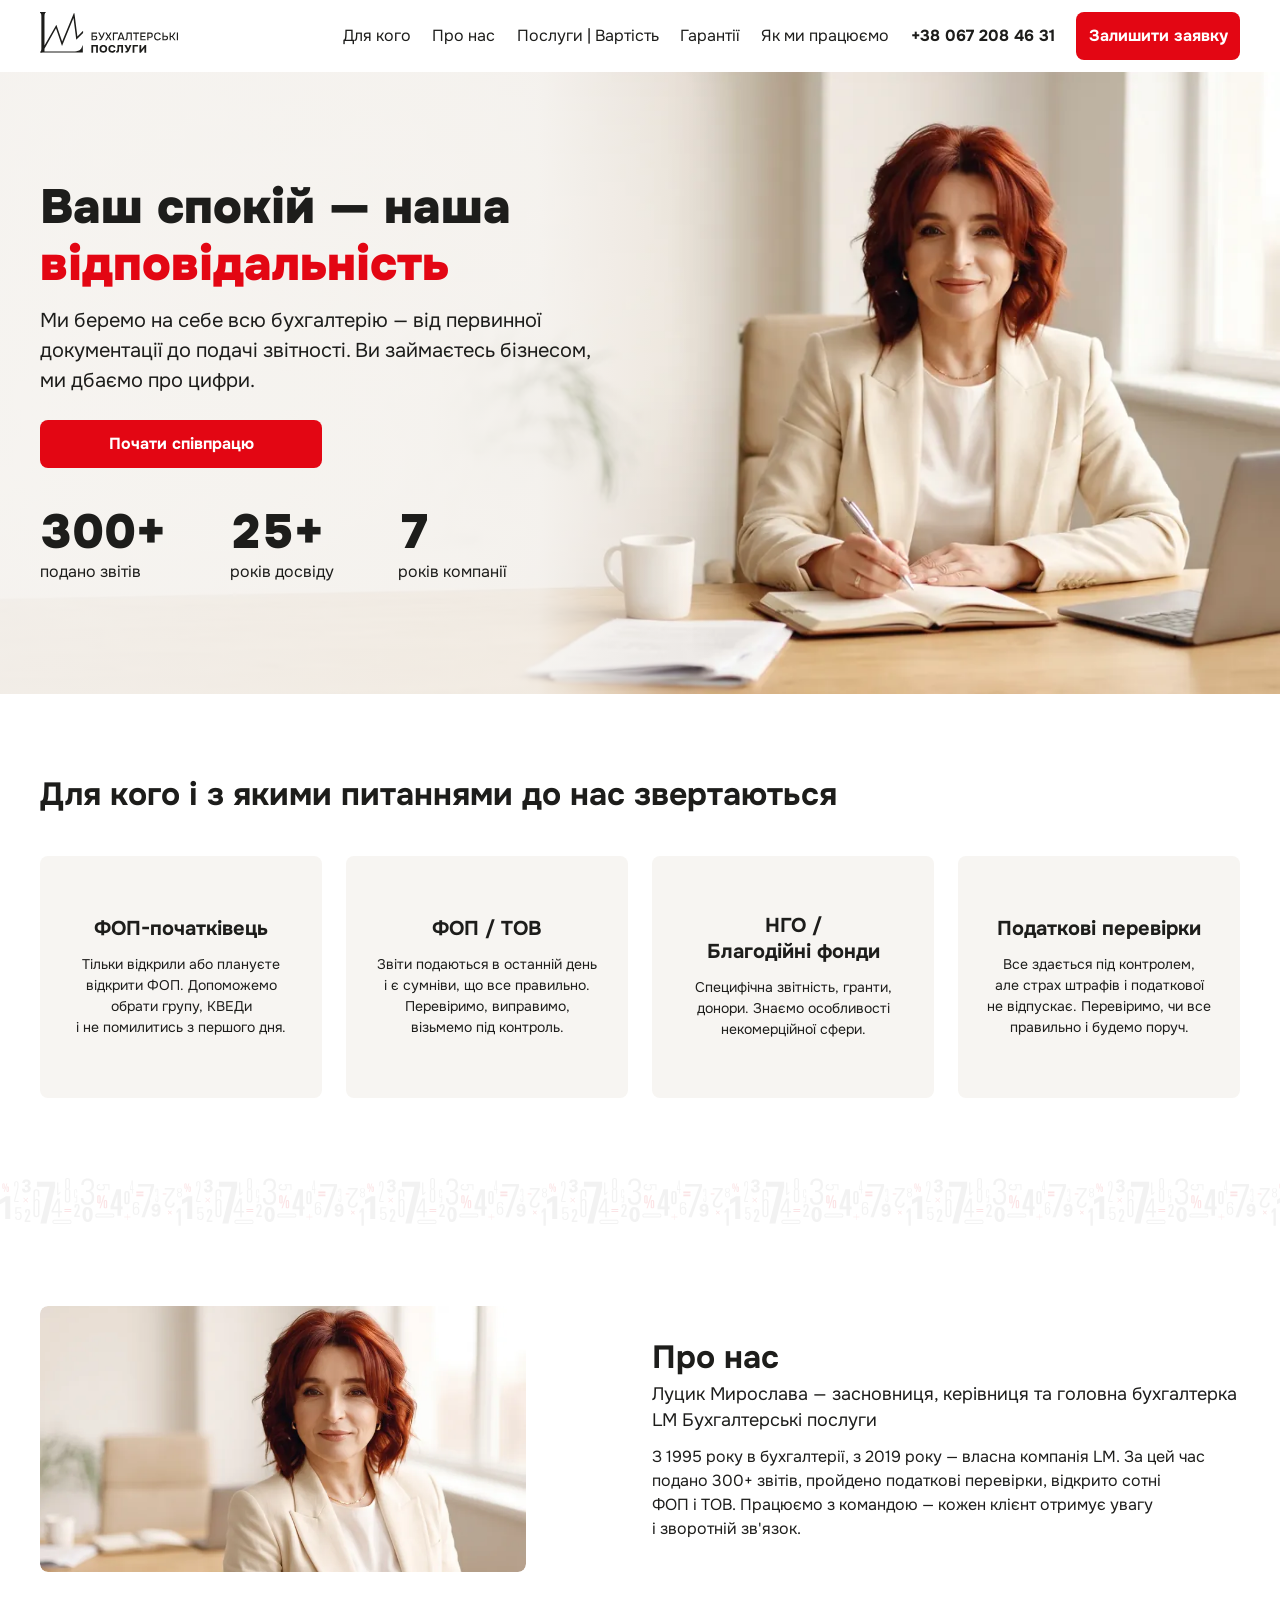
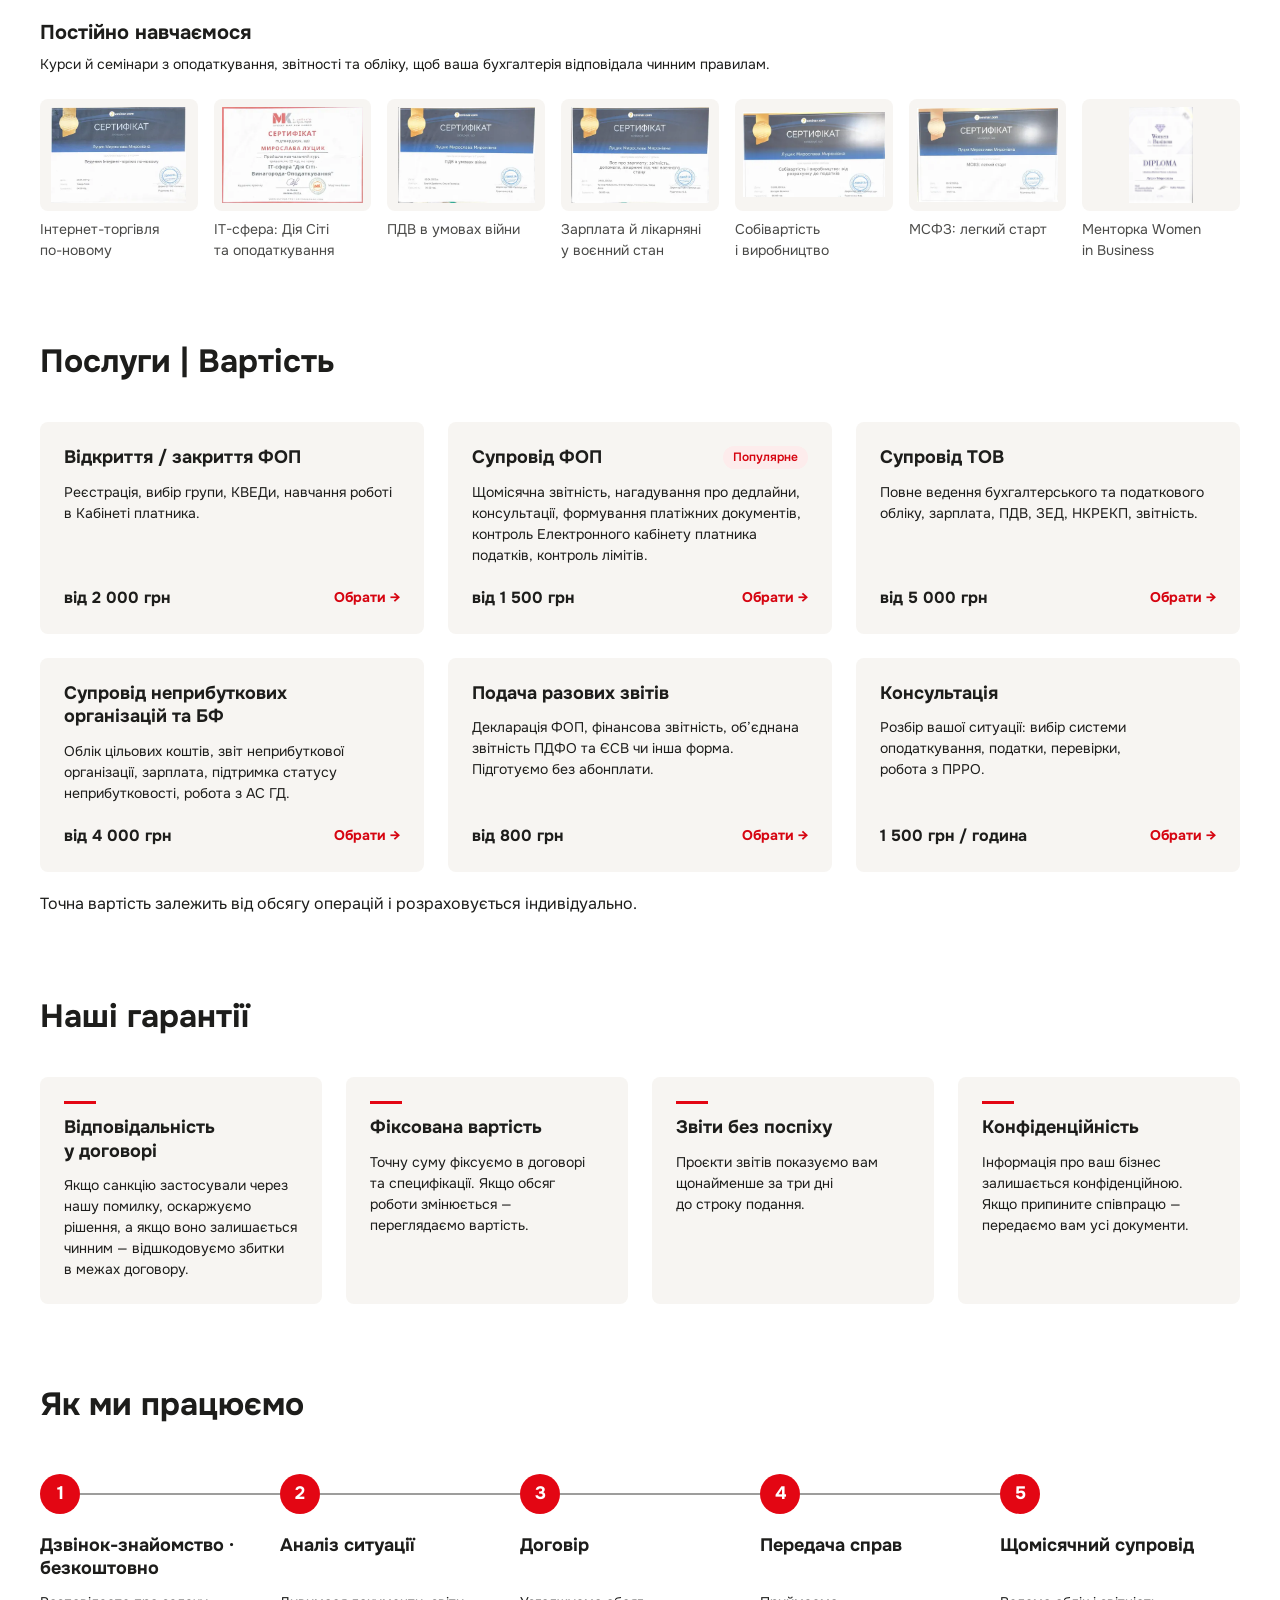
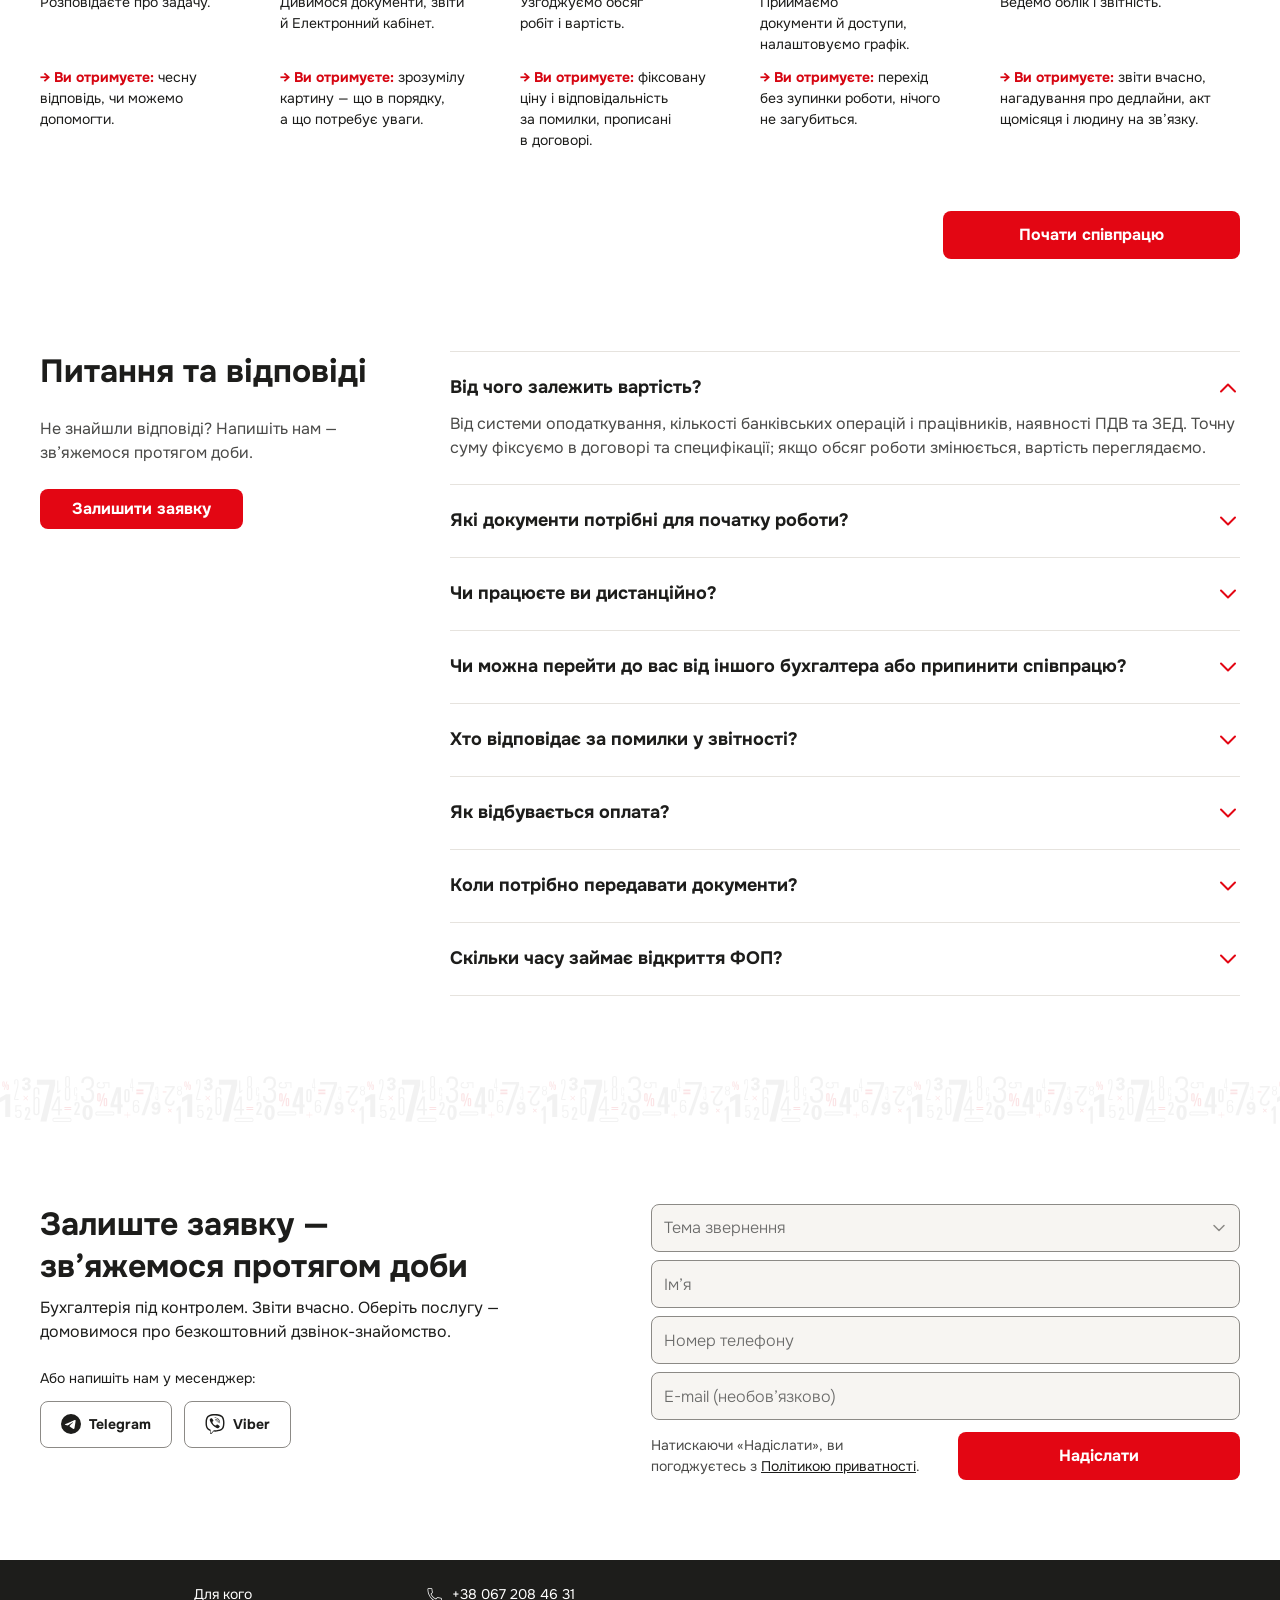
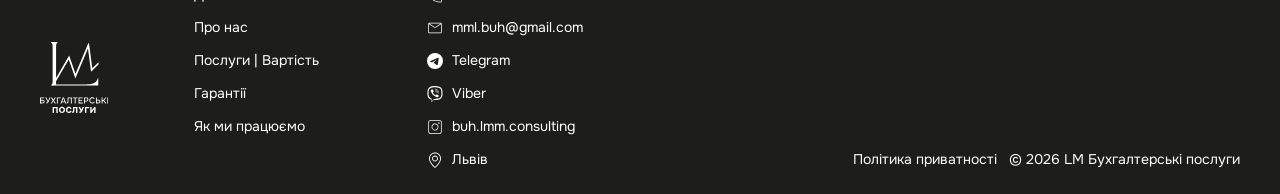
==== commit d24071e8: "Політика приватності: дата редакції — 2 листопада 2026 року - privacy.html: замість [дата] вписано д" ====
--- a/index.html
+++ b/index.html
@@ -8,7 +8,6 @@
     sitemap.xml  — <loc>
     llms.txt     — посилання на сайт і форму заявки
   Інше:
-    privacy.html — дата редакції політики ([дата], червоним)
     js/main.js   — CONFIG.TELEGRAM_WORKER_URL: адреса Cloudflare Worker для Telegram (поки порожня — канал вимкнений)
 -->
 <html lang="uk">
@@ -34,8 +33,8 @@
   <!-- Шрифт: один варіативний файл на всі накреслення -->
   <link rel="preload" href="fonts/Onest-Variable.woff2" as="font" type="font/woff2" crossorigin>
 
-  <link rel="stylesheet" href="css/tokens.css?v=2026-11-02-2">
-  <link rel="stylesheet" href="css/styles.css?v=2026-11-02-2">
+  <link rel="stylesheet" href="css/tokens.css?v=2026-11-02-4">
+  <link rel="stylesheet" href="css/styles.css?v=2026-11-02-4">
 
   <!-- Favicon (червоний): ico — для старих браузерів і закладок, svg — для сучасних,
        180×180 — іконка на головному екрані iPhone -->
@@ -793,6 +792,8 @@
                 <option value="">Тема звернення</option>
               </select>
               <p class="field__error" id="contact-topic-error" hidden></p>
+              <!-- Оголошення для скрінрідера після «Обрати» на картці послуги -->
+              <p class="visually-hidden" id="contact-topic-status" aria-live="polite"></p>
             </div>
 
             <div class="field">
@@ -962,6 +963,6 @@
     <a class="btn sticky-cta__button" href="#contact">Залишити заявку</a>
   </div>
 
-  <script src="js/main.js?v=2026-11-02-2" defer></script>
+  <script src="js/main.js?v=2026-11-02-4" defer></script>
 </body>
 </html>
--- a/css/styles.css
+++ b/css/styles.css
@@ -1931,6 +1931,36 @@
   }
 }
 
+/* «Обрати» на картці послуги: поле «Тема звернення» коротко підсвічується (1,5 с),
+   щоб було видно, що послугу вже підставлено. Клас ставить і знімає js/main.js.
+   Без анімації («Зменшити рух») контур просто тримається 1,5 с */
+.field__control.is-picked {
+  box-shadow: 0 0 0 3px var(--action-primary);
+}
+
+@media (prefers-reduced-motion: no-preference) {
+  .field__control.is-picked {
+    animation: field-picked 1500ms ease-out forwards;
+  }
+}
+
+@keyframes field-picked {
+  0%,
+  40% {
+    box-shadow: 0 0 0 3px var(--action-primary);
+  }
+
+  100% {
+    box-shadow: 0 0 0 3px color-mix(in srgb, var(--action-primary) 0%, transparent);
+  }
+}
+
+/* Заголовок форми отримує фокус програмно (на сенсорних пристроях після «Обрати»):
+   рамку не показуємо — це не елемент для натискання */
+#contact-title:focus {
+  outline: none;
+}
+
 /* ---------- Попапи форми ---------- */
 /* Червона картка по центру екрана: іконка, заголовок, текст, біла кнопка */
 /* Десктоп 480×320; на мобайлі — картка з полями 16px з боків */
@@ -2168,11 +2198,6 @@
 .legal a {
   text-decoration: underline;
   text-underline-position: from-font;
-}
-
-/* Місця, які ще треба заповнити перед публікацією */
-.legal__todo {
-  color: var(--text-accent);
 }
 
 @media (min-width: 1024px) {
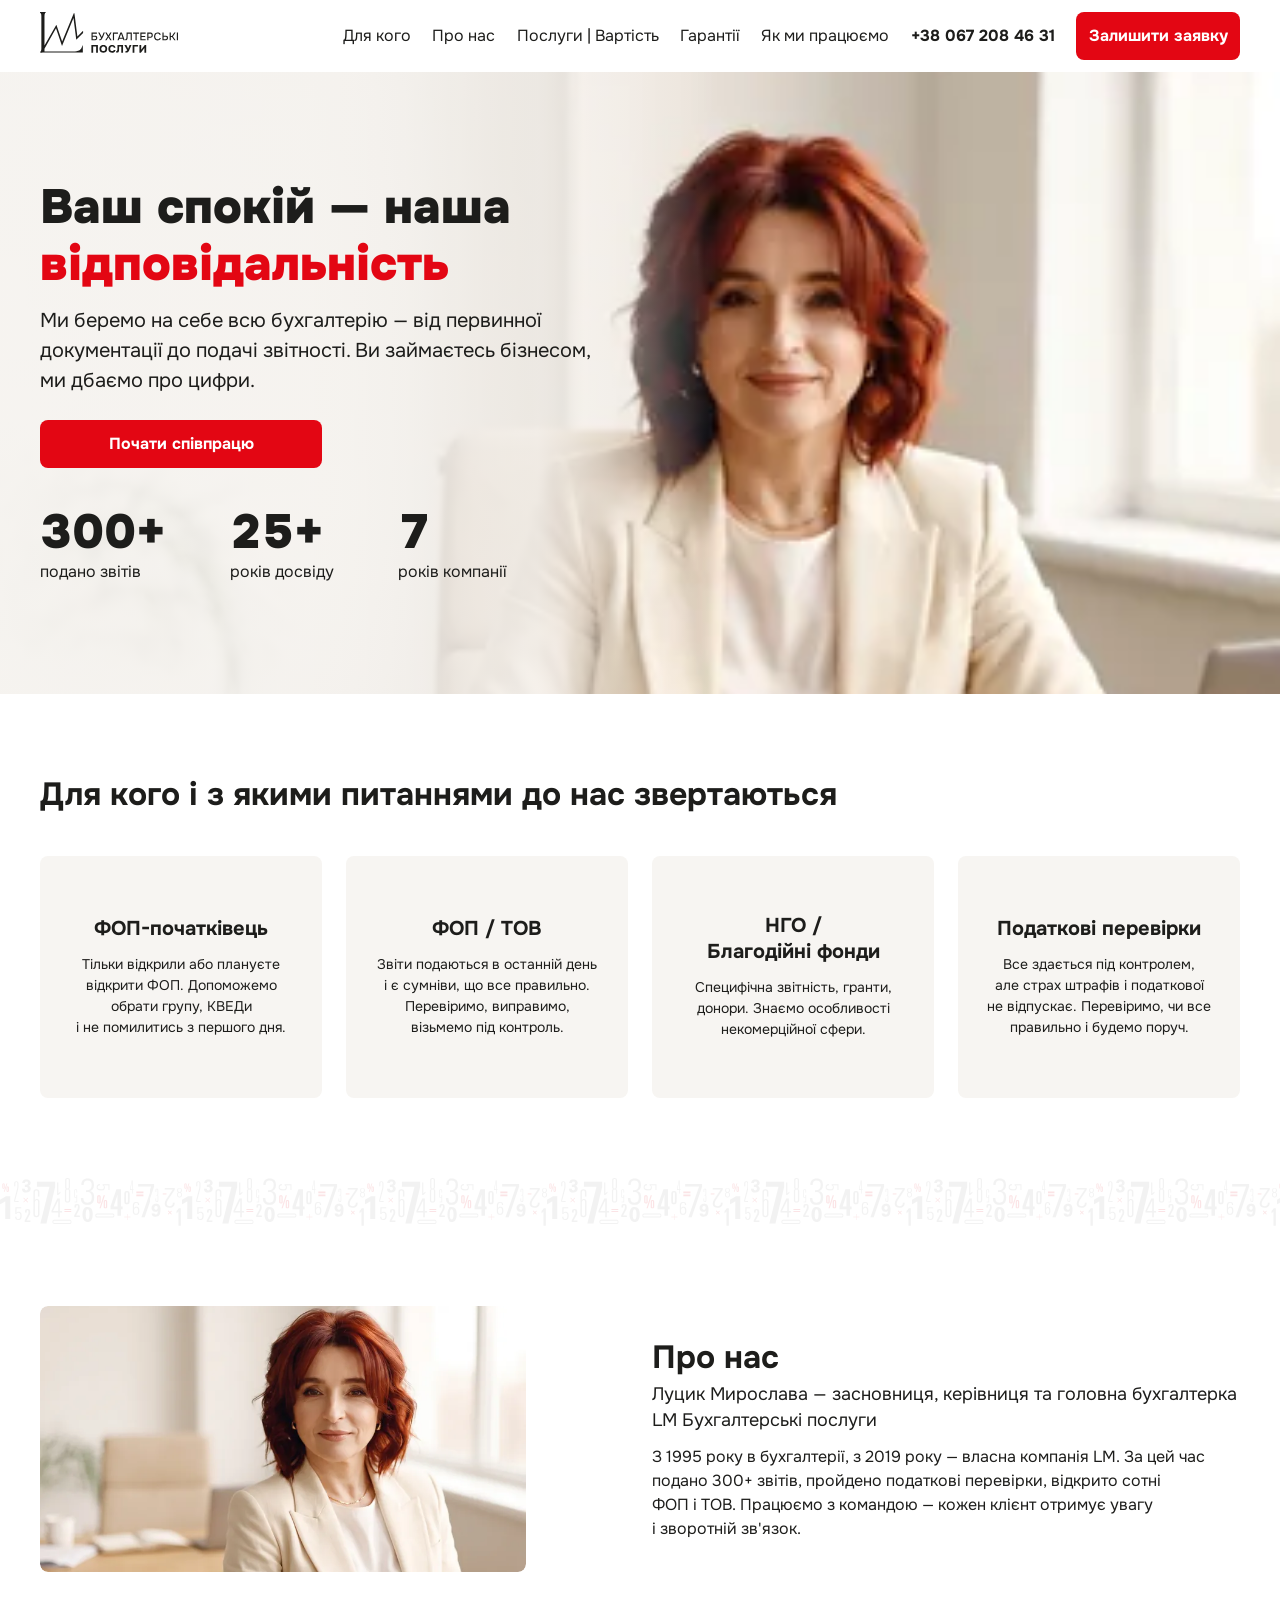
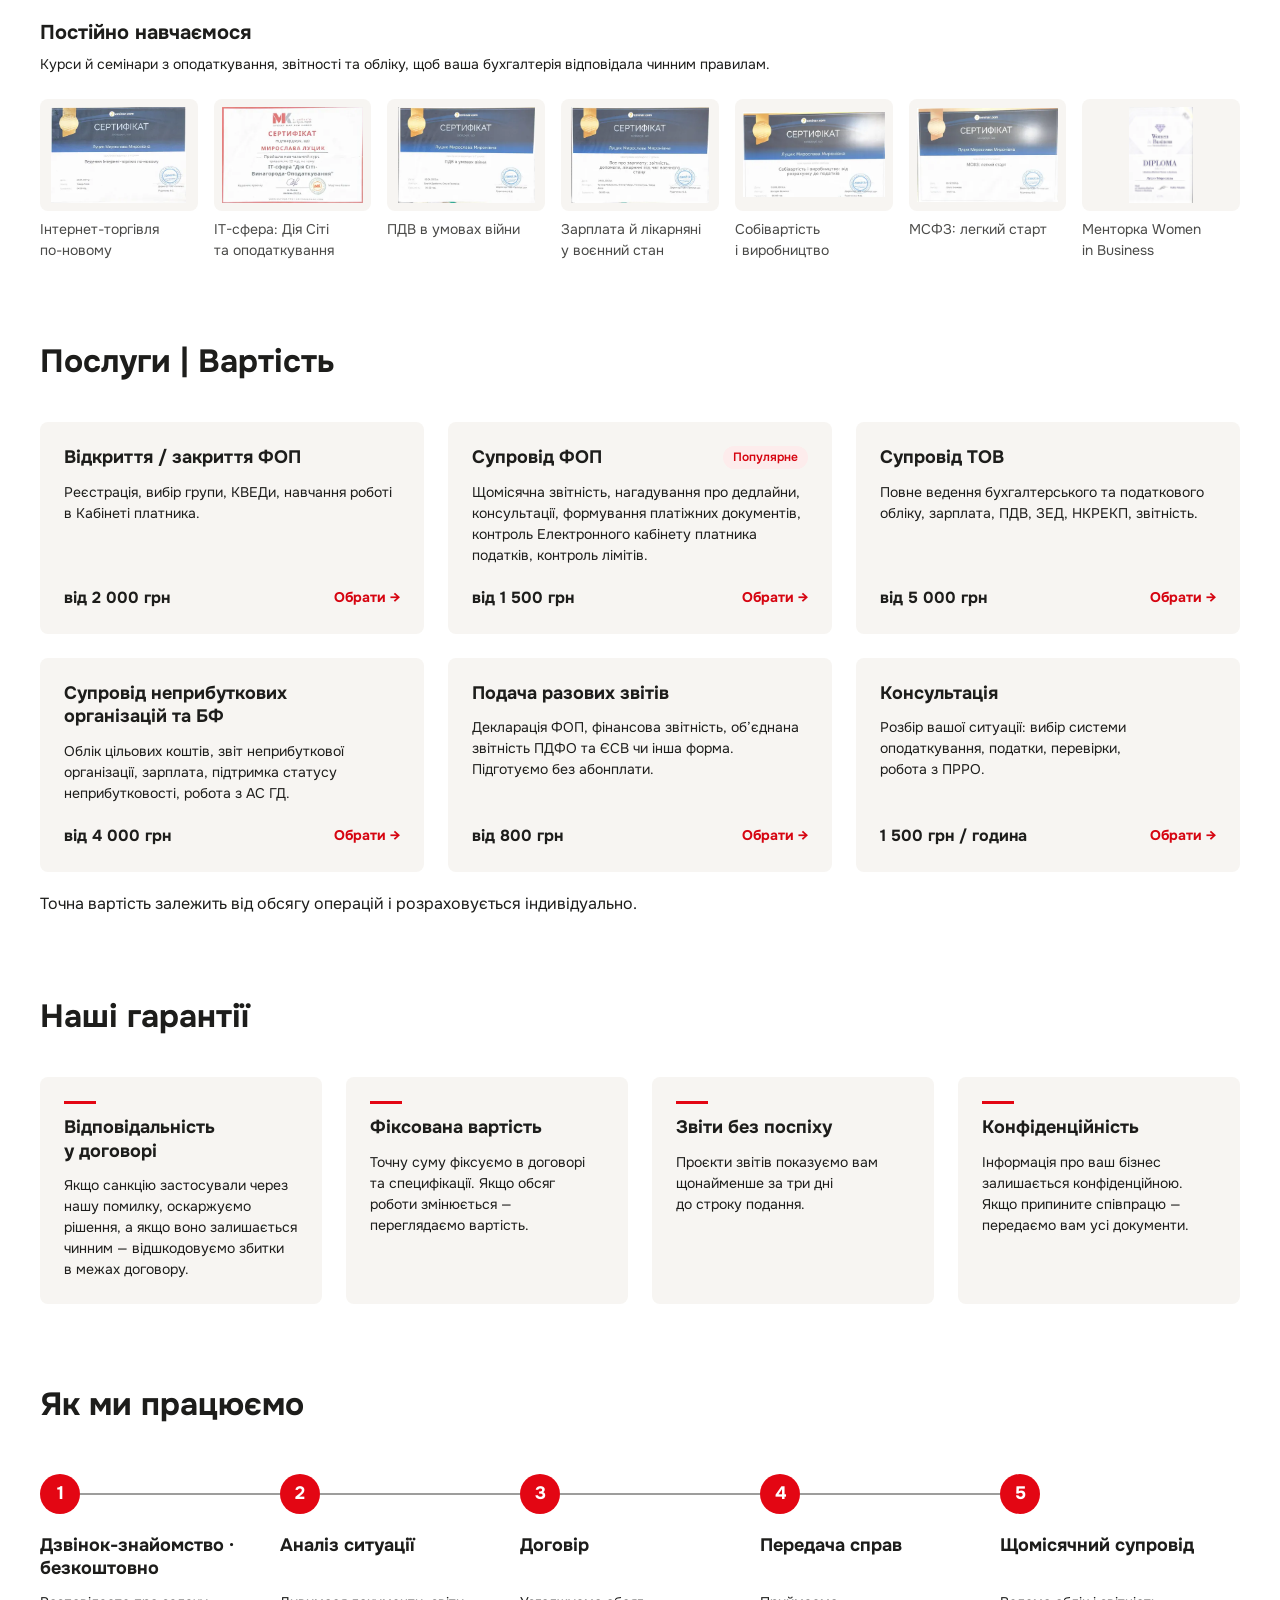
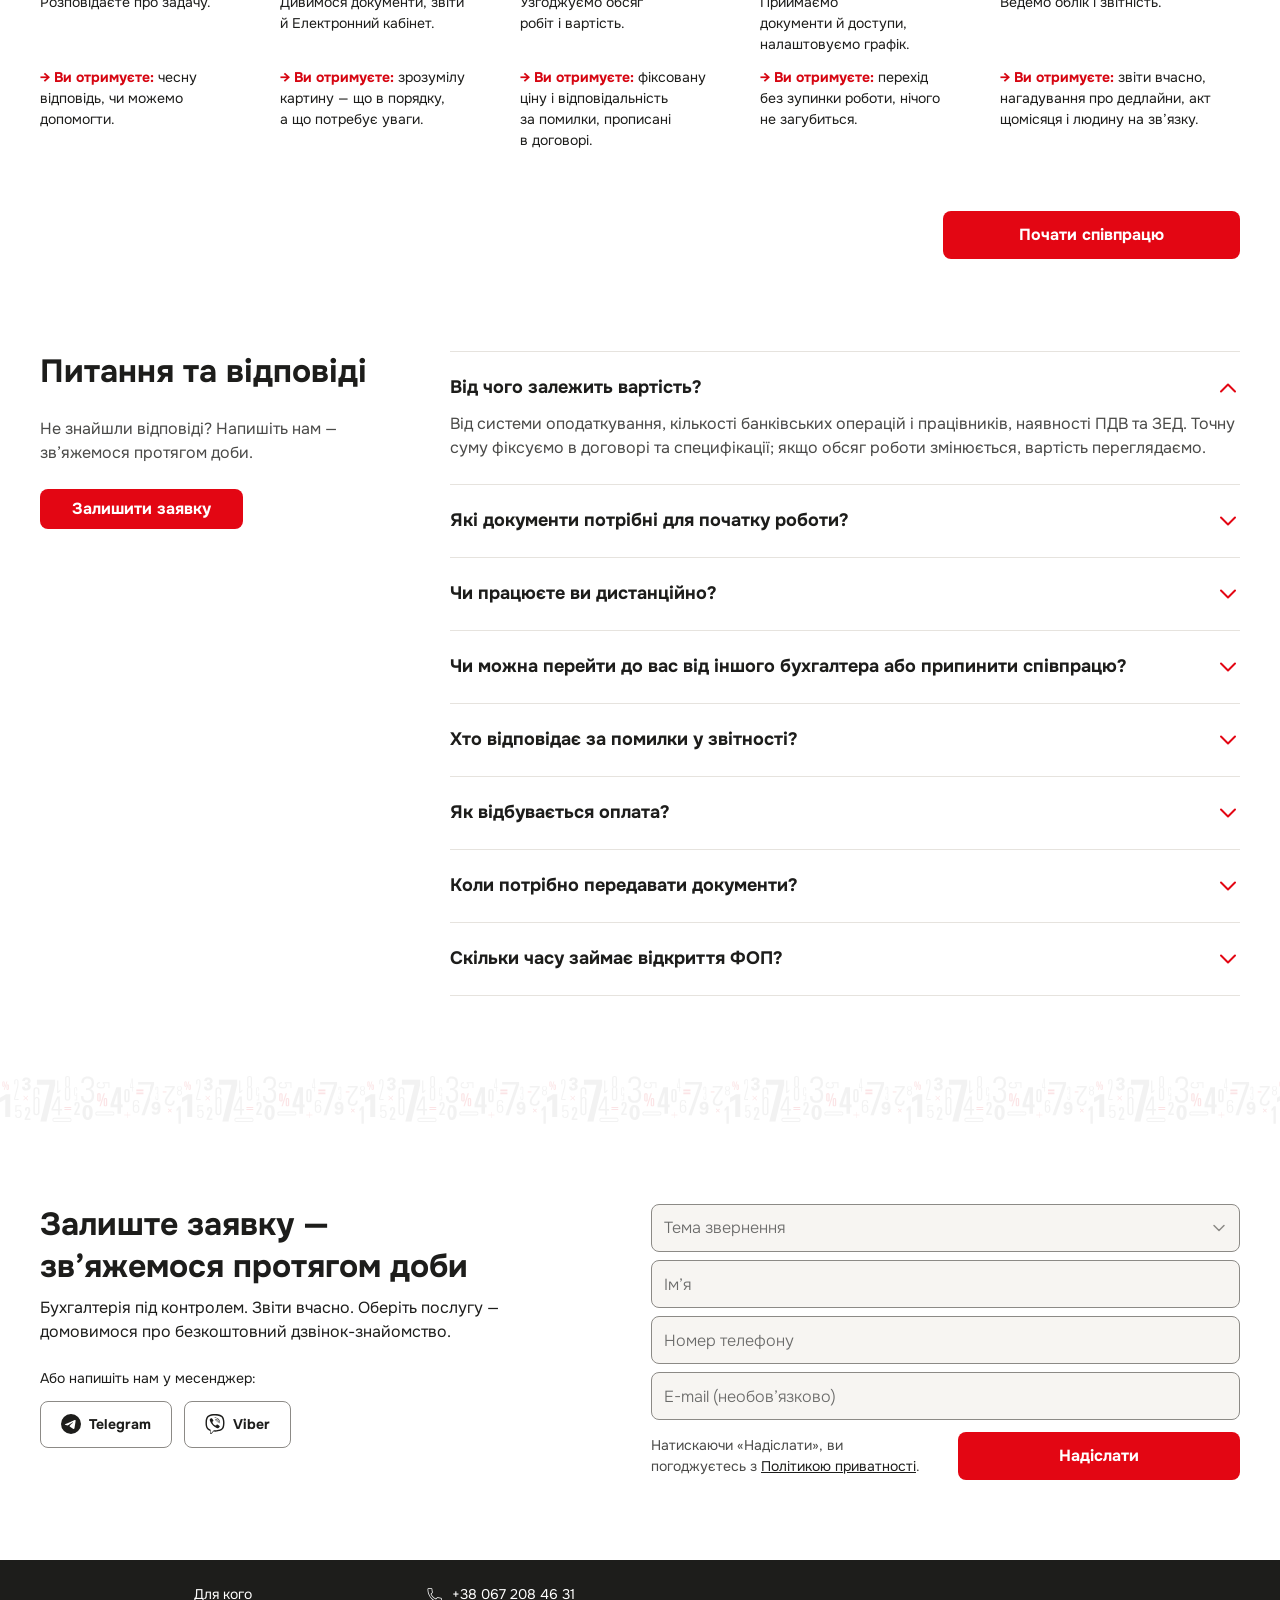
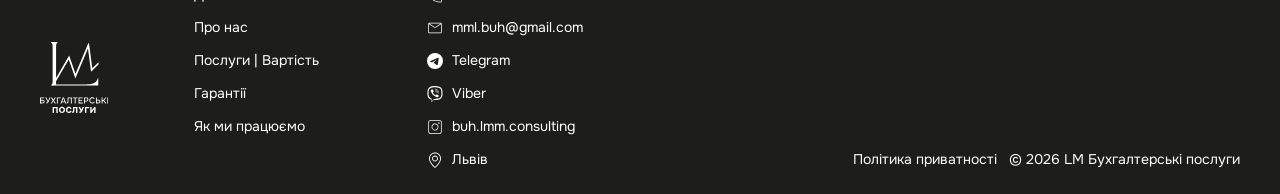
==== commit 6c6f79a4: "Власний домен lm-buh.com.ua: CNAME і абсолютні адреси - CNAME: lm-buh.com.ua (GitHub Pages) - ADRESA" ====
--- a/index.html
+++ b/index.html
@@ -1,14 +1,14 @@
 <!DOCTYPE html>
 <!--
-  ЗАГЛУШКИ — замінити після публікації сайту.
-  Адресу сайту всюди позначено як https://ADRESA-SAYTU.example/ — знайдіть і замініть її пошуком:
-    index.html   — <link rel="canonical">, og:url, og:image (абсолютне посилання), JSON-LD "url", "image" і фото засновниці
-    privacy.html — og:image (абсолютне посилання)
-    robots.txt   — рядок Sitemap
-    sitemap.xml  — <loc>
-    llms.txt     — посилання на сайт і форму заявки
-  Інше:
-    js/main.js   — CONFIG.TELEGRAM_WORKER_URL: адреса Cloudflare Worker для Telegram (поки порожня — канал вимкнений)
+  АДРЕСА САЙТУ: https://lm-buh.com.ua/ (без www; www → редирект робить GitHub Pages, файл CNAME у корені).
+  Абсолютна адреса стоїть у: index.html (canonical, og:url, og:image, JSON-LD), privacy.html (og:image),
+  robots.txt (Sitemap), sitemap.xml (<loc>), llms.txt. Змінюєте домен — міняйте в усіх цих місцях.
+
+  ЩЕ НЕ ЗРОБЛЕНО:
+    js/main.js        — CONFIG.TELEGRAM_WORKER_URL: адреса Cloudflare Worker для Telegram (поки порожня — канал вимкнений).
+                        Дозволені Origin у Worker: https://lm-buh.com.ua, https://www.lm-buh.com.ua, localhost
+    Search Console    — додати сайт у Google Search Console і Bing Webmaster Tools, надіслати sitemap.xml
+    Web3Forms         — у налаштуваннях форми замінити Website URL на https://lm-buh.com.ua
 -->
 <html lang="uk">
 <head>
@@ -17,7 +17,7 @@
 
   <title>Бухгалтерські послуги у Львові — супровід ФОП і ТОВ | LM</title>
   <meta name="description" content="Ведення бухгалтерії для ФОП, ТОВ і благодійних фондів у Львові та онлайн по всій Україні. 25+ років досвіду, фіксована ціна в договорі. Залиште заявку.">
-  <link rel="canonical" href="https://ADRESA-SAYTU.example/">
+  <link rel="canonical" href="https://lm-buh.com.ua/">
   <meta name="theme-color" content="#E30613">
 
   <!-- Клас .js потрібен, щоб ховати елементи для анімацій лише коли JS працює -->
@@ -47,10 +47,10 @@
   <meta property="og:type" content="website">
   <meta property="og:locale" content="uk_UA">
   <meta property="og:site_name" content="LM Бухгалтерські послуги">
-  <meta property="og:url" content="https://ADRESA-SAYTU.example/">
+  <meta property="og:url" content="https://lm-buh.com.ua/">
   <meta property="og:title" content="Бухгалтерські послуги у Львові — супровід ФОП і ТОВ | LM">
   <meta property="og:description" content="Ведення бухгалтерії для ФОП, ТОВ і благодійних фондів у Львові та онлайн по всій Україні. 25+ років досвіду, фіксована ціна в договорі.">
-  <meta property="og:image" content="https://ADRESA-SAYTU.example/images/og-image.jpg">
+  <meta property="og:image" content="https://lm-buh.com.ua/images/og-image.jpg">
   <meta property="og:image:width" content="1200">
   <meta property="og:image:height" content="630">
   <meta property="og:image:alt" content="LM Бухгалтерські послуги — бухгалтерський супровід у Львові">
@@ -64,8 +64,8 @@
     "@context": "https://schema.org",
     "@type": "AccountingService",
     "name": "LM Бухгалтерські послуги",
-    "url": "https://ADRESA-SAYTU.example/",
-    "image": "https://ADRESA-SAYTU.example/images/og-image.jpg",
+    "url": "https://lm-buh.com.ua/",
+    "image": "https://lm-buh.com.ua/images/og-image.jpg",
     "telephone": "+380672084631",
     "email": "mml.buh@gmail.com",
     "address": {
@@ -87,7 +87,7 @@
       "@type": "Person",
       "name": "Мирослава Луцик",
       "jobTitle": "Засновниця, головна бухгалтерка",
-      "image": "https://ADRESA-SAYTU.example/images/about-1200.jpg"
+      "image": "https://lm-buh.com.ua/images/about-1200.jpg"
     },
     "sameAs": [
       "https://www.instagram.com/buh.lmm.consulting/",
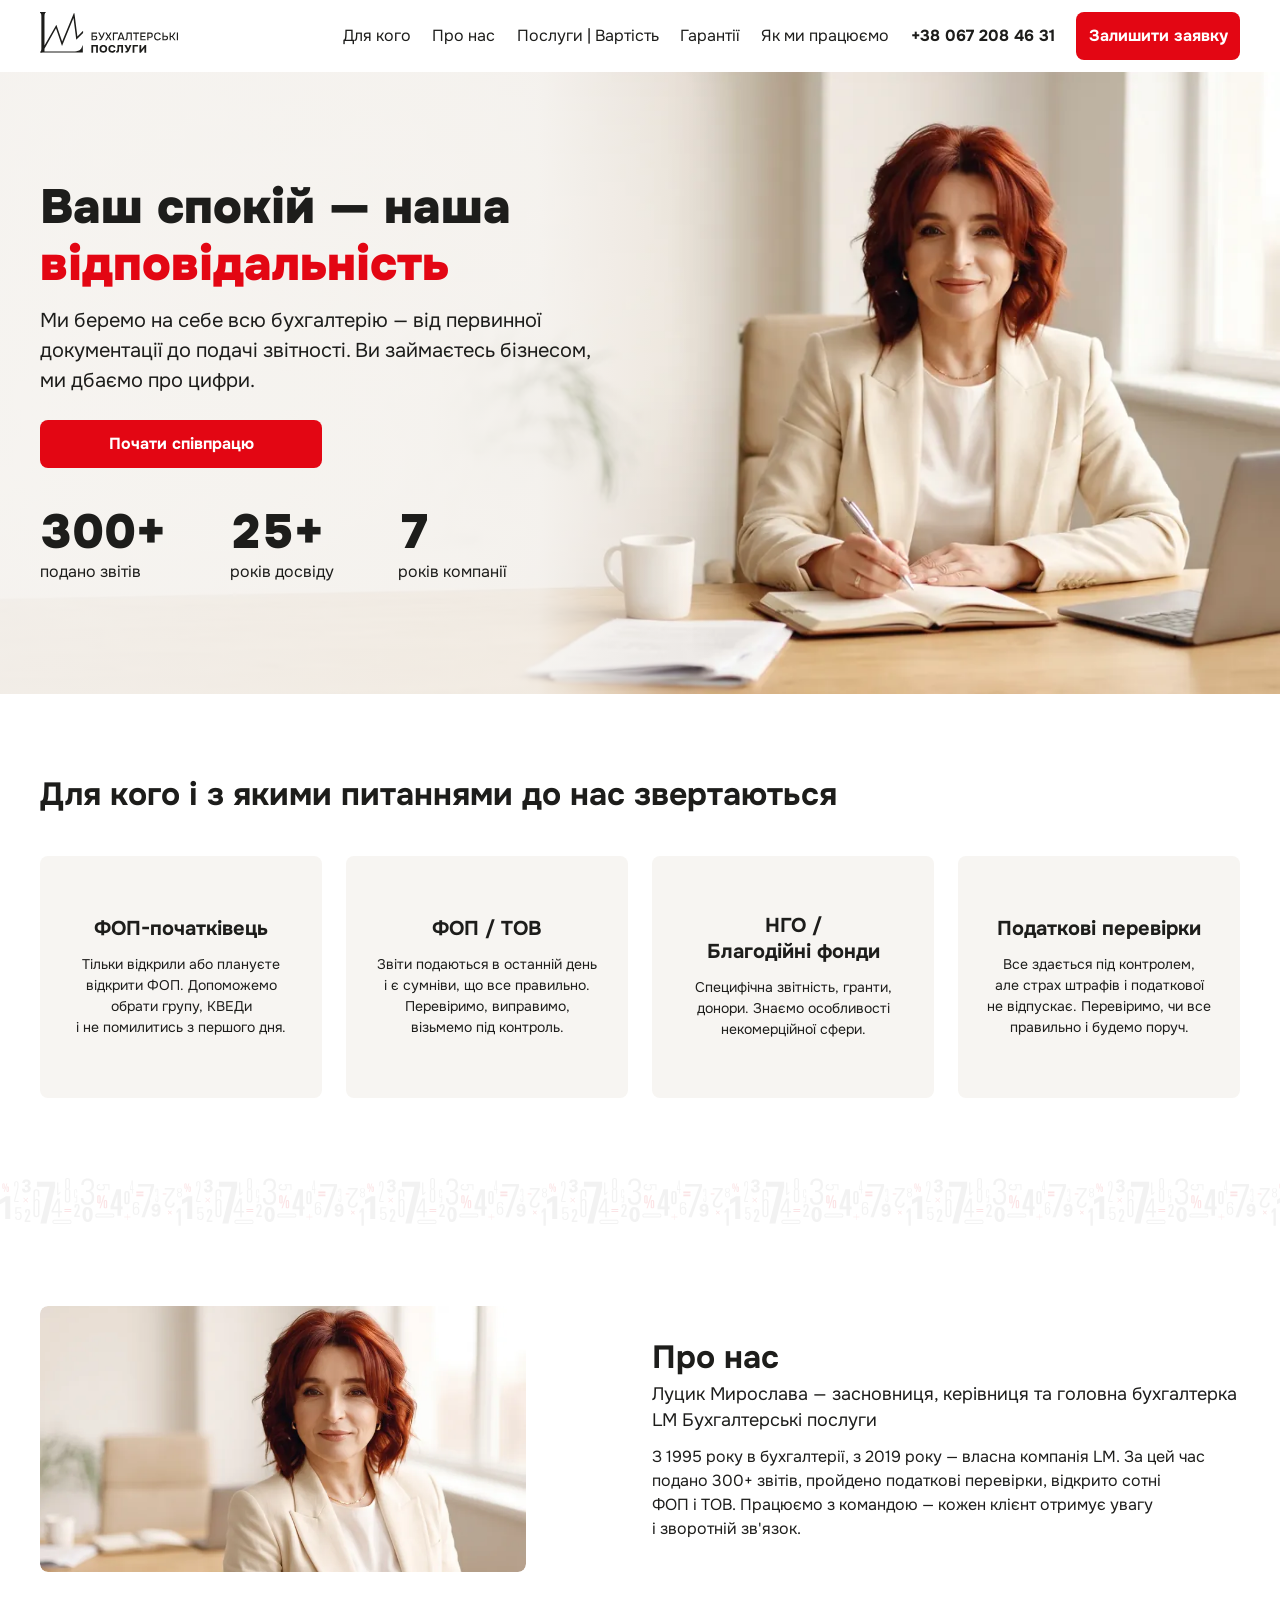
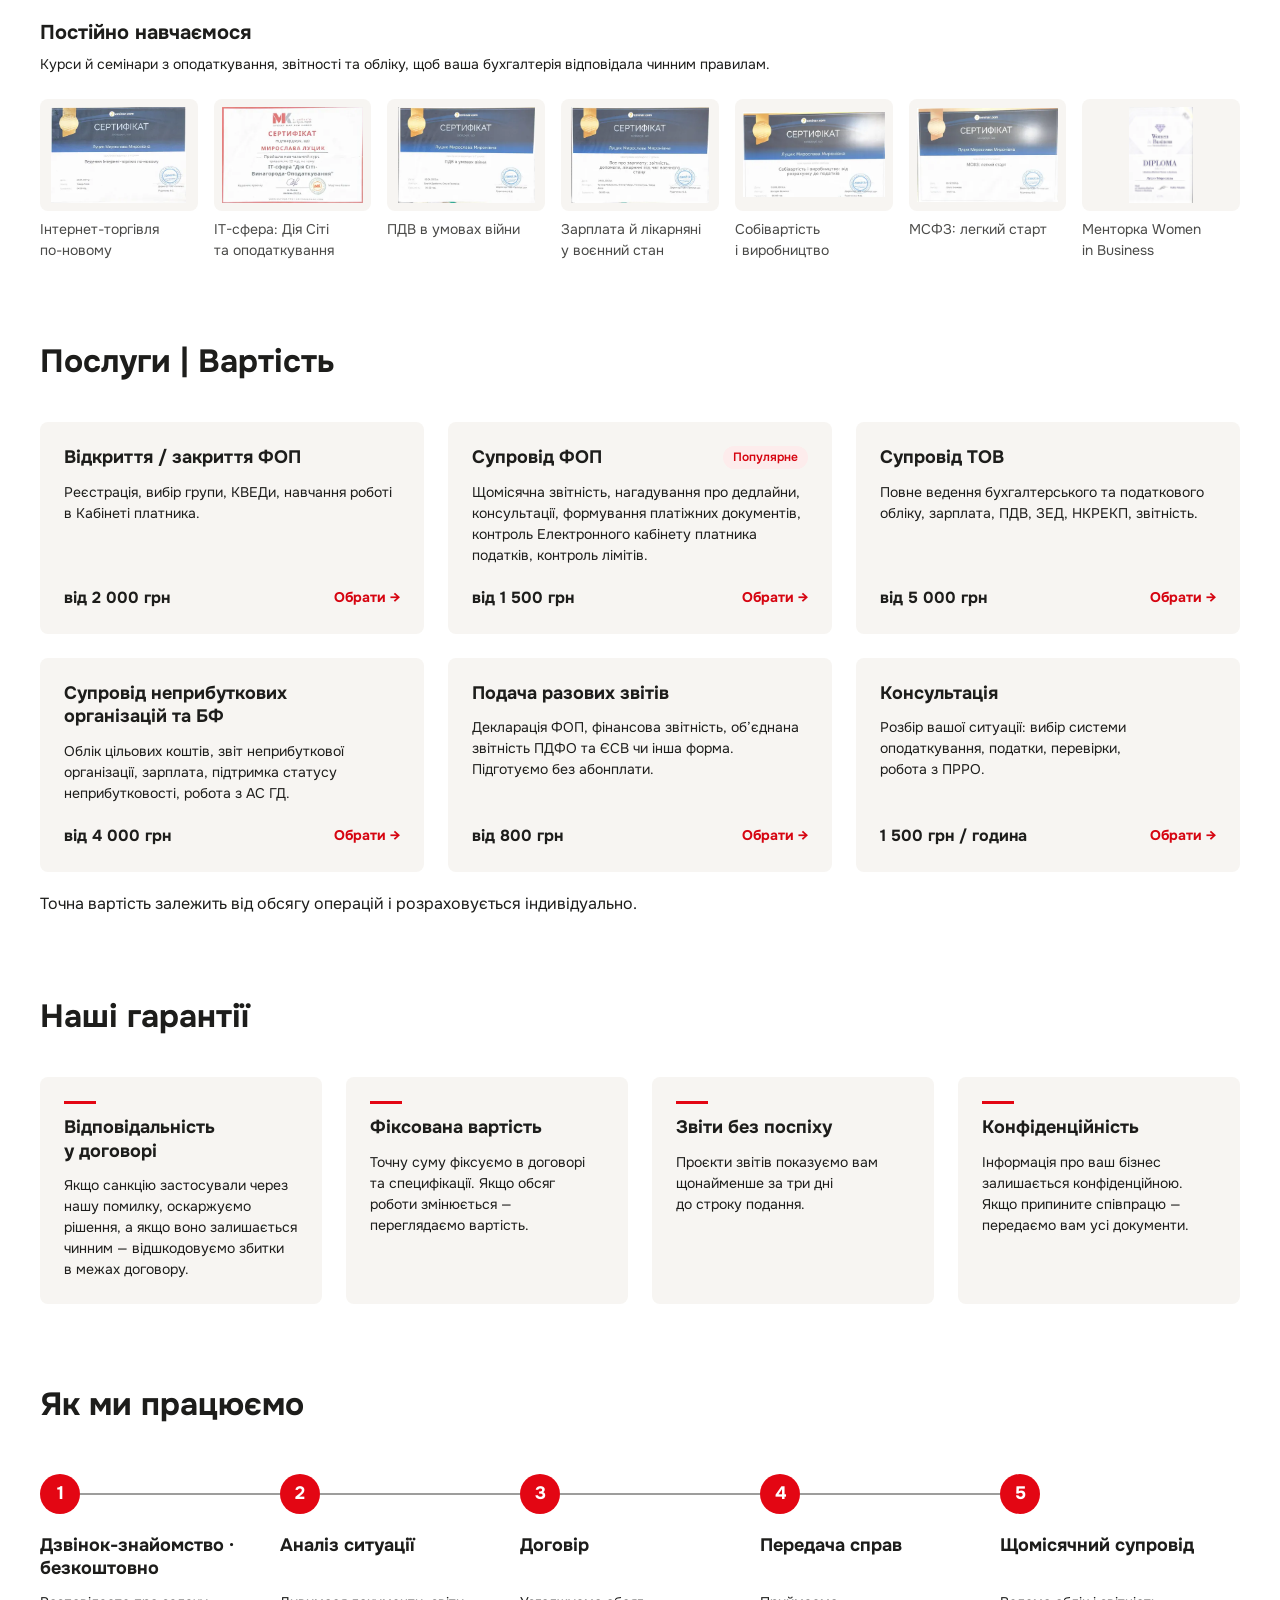
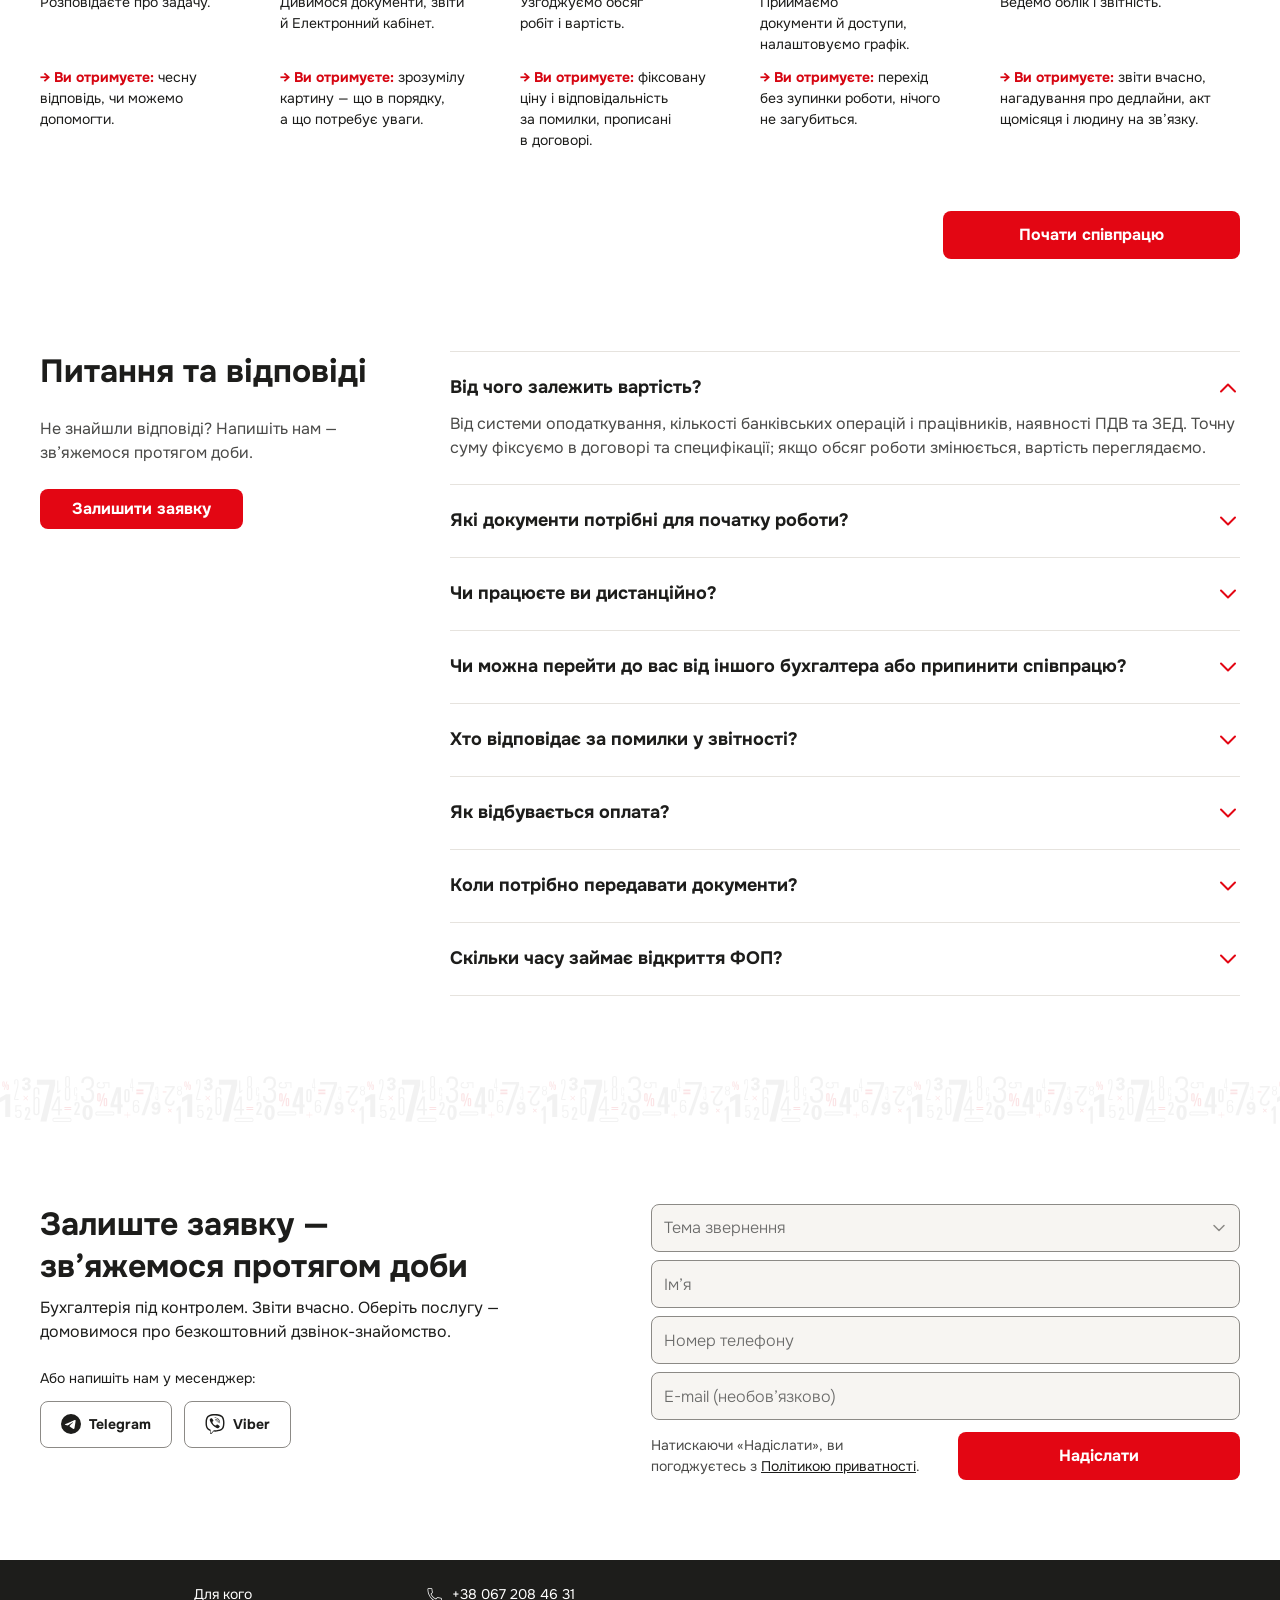
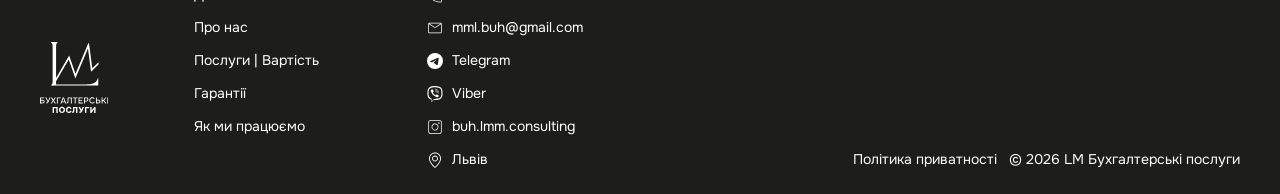
==== commit 3685d139: "Telegram: увімкнено канал — адреса Worker «lm-leads» у CONFIG - CONFIG.TELEGRAM_WORKER_URL = https:/" ====
--- a/index.html
+++ b/index.html
@@ -33,8 +33,8 @@
   <!-- Шрифт: один варіативний файл на всі накреслення -->
   <link rel="preload" href="fonts/Onest-Variable.woff2" as="font" type="font/woff2" crossorigin>
 
-  <link rel="stylesheet" href="css/tokens.css?v=2026-11-02-4">
-  <link rel="stylesheet" href="css/styles.css?v=2026-11-02-4">
+  <link rel="stylesheet" href="css/tokens.css?v=2026-11-03-2">
+  <link rel="stylesheet" href="css/styles.css?v=2026-11-03-2">
 
   <!-- Favicon (червоний): ico — для старих браузерів і закладок, svg — для сучасних,
        180×180 — іконка на головному екрані iPhone -->
@@ -852,7 +852,7 @@
     <dialog class="popup" id="popup-success" aria-labelledby="popup-success-title">
       <img class="popup__icon" src="images/icons/icon-done.svg" alt="" width="28" height="28">
       <p class="popup__title" id="popup-success-title">Заявку надіслано!</p>
-      <p class="popup__text popup__text--wide">Ми&nbsp;зв’яжемося з&nbsp;вами протягом&nbsp;доби.<br>Дякуємо, що&nbsp;обрали&nbsp;нас.</p>
+      <p class="popup__text popup__text--wide"><span class="popup__line">Ми&nbsp;зв’яжемося з&nbsp;вами протягом&nbsp;доби.</span><br>Дякуємо, що&nbsp;обрали&nbsp;нас.</p>
       <button class="popup__button" type="button" data-popup-close autofocus>Закрити</button>
     </dialog>
 
@@ -963,6 +963,6 @@
     <a class="btn sticky-cta__button" href="#contact">Залишити заявку</a>
   </div>
 
-  <script src="js/main.js?v=2026-11-02-4" defer></script>
+  <script src="js/main.js?v=2026-11-03-2" defer></script>
 </body>
 </html>
--- a/css/styles.css
+++ b/css/styles.css
@@ -2006,9 +2006,20 @@
   font: var(--text-body-s);
 }
 
-/* Попап успіху: перший рядок має вміститися в один рядок на всю ширину картки */
+/* Попап успіху: текст на всю ширину картки (мінус її поля), без balance/pretty —
+   Safari з text-wrap: pretty стискав абзац і ламав першу фразу на 2 рядки */
 .popup__text--wide {
+  align-self: stretch;
   max-width: none;
+  text-wrap: wrap;
+}
+
+/* Перша фраза — завжди одним рядком, коли картка достатньо широка;
+   на вужчих екранах переноситься як звичайно */
+@media (min-width: 400px) {
+  .popup__line {
+    white-space: nowrap;
+  }
 }
 
 .popup__phone {
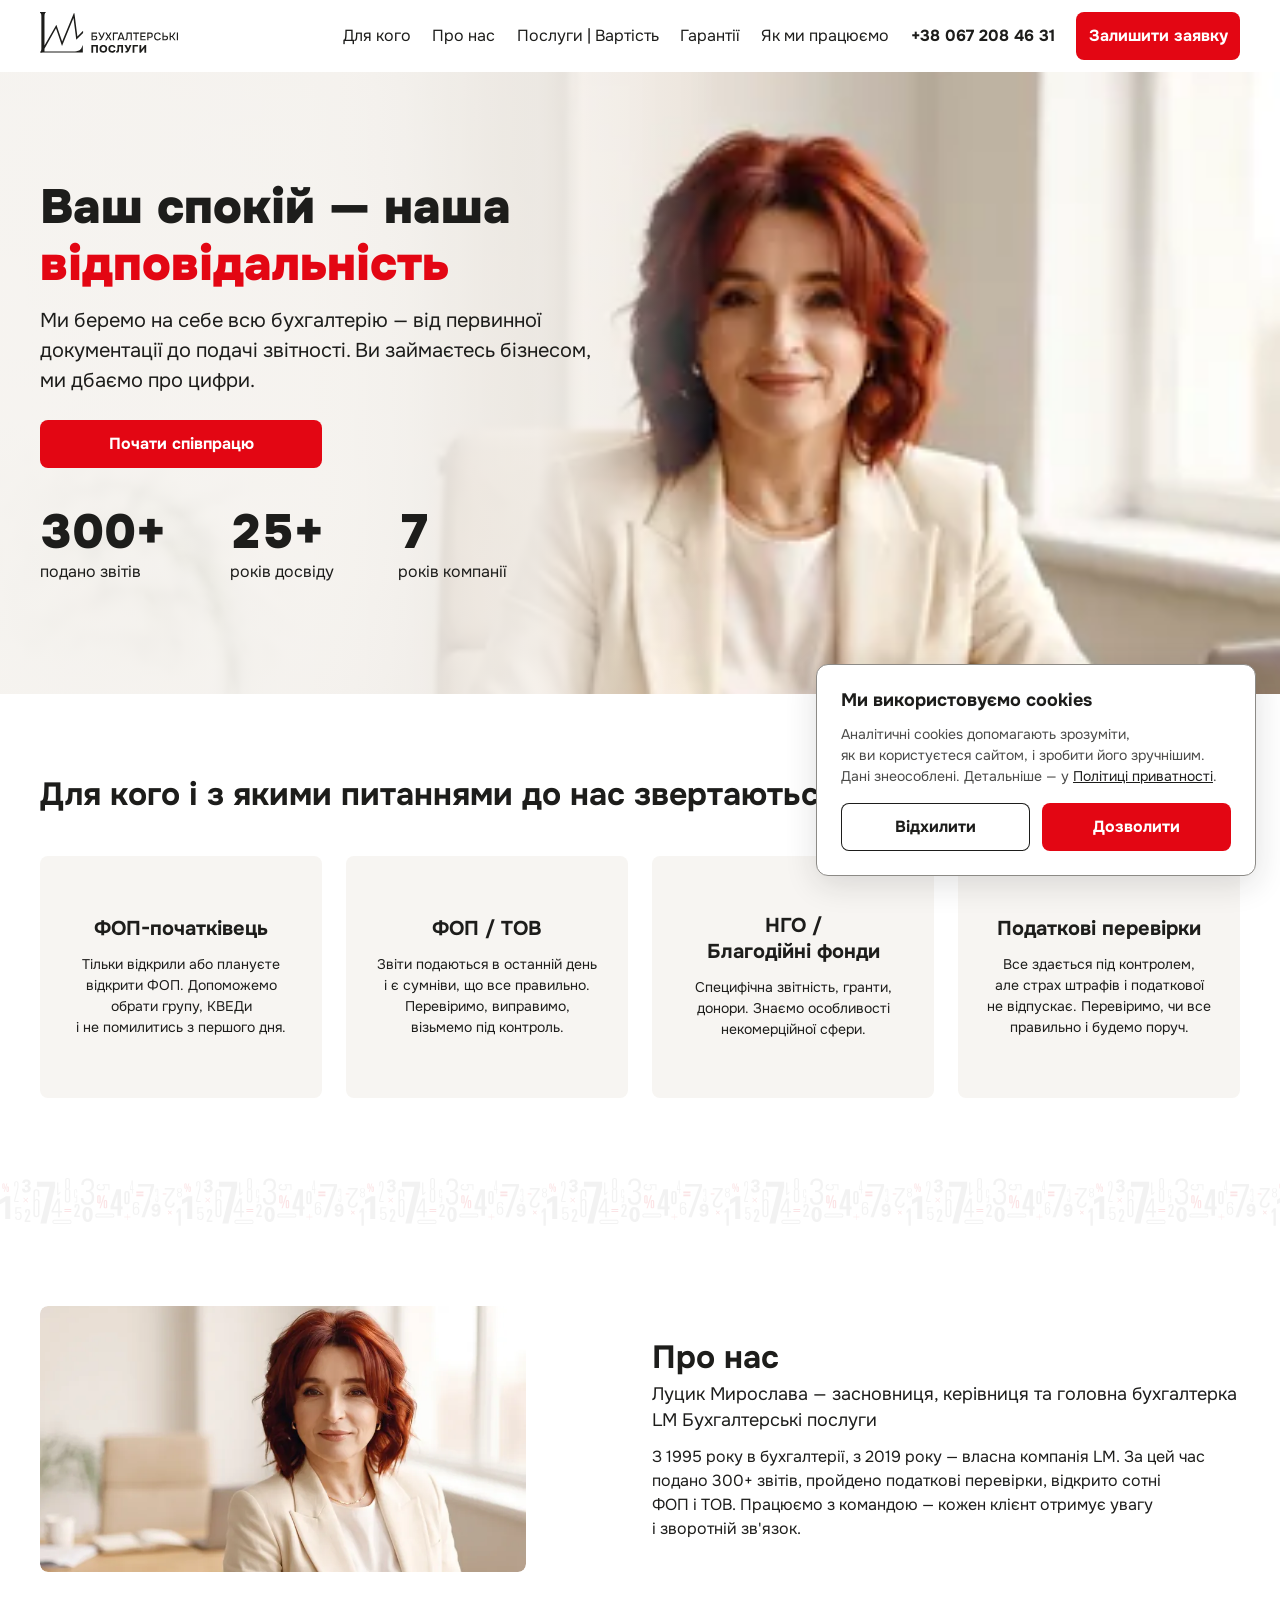
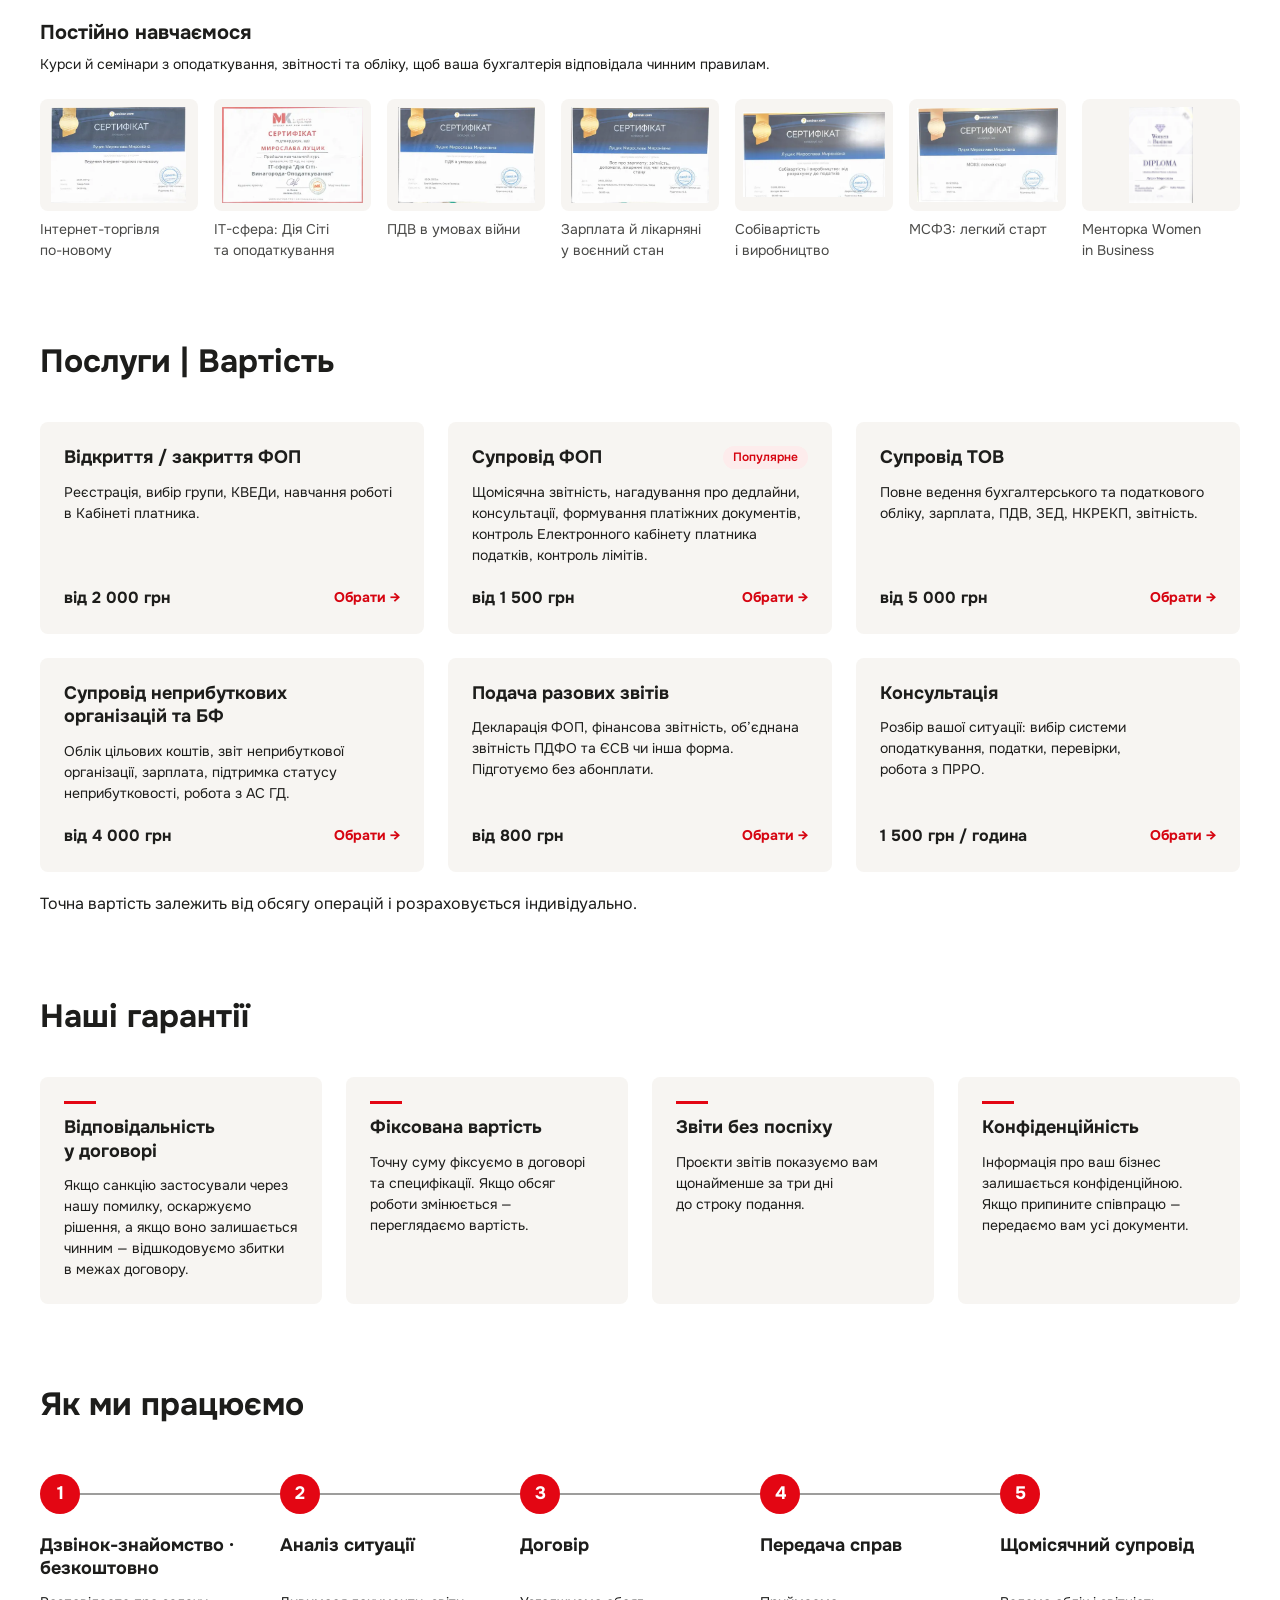
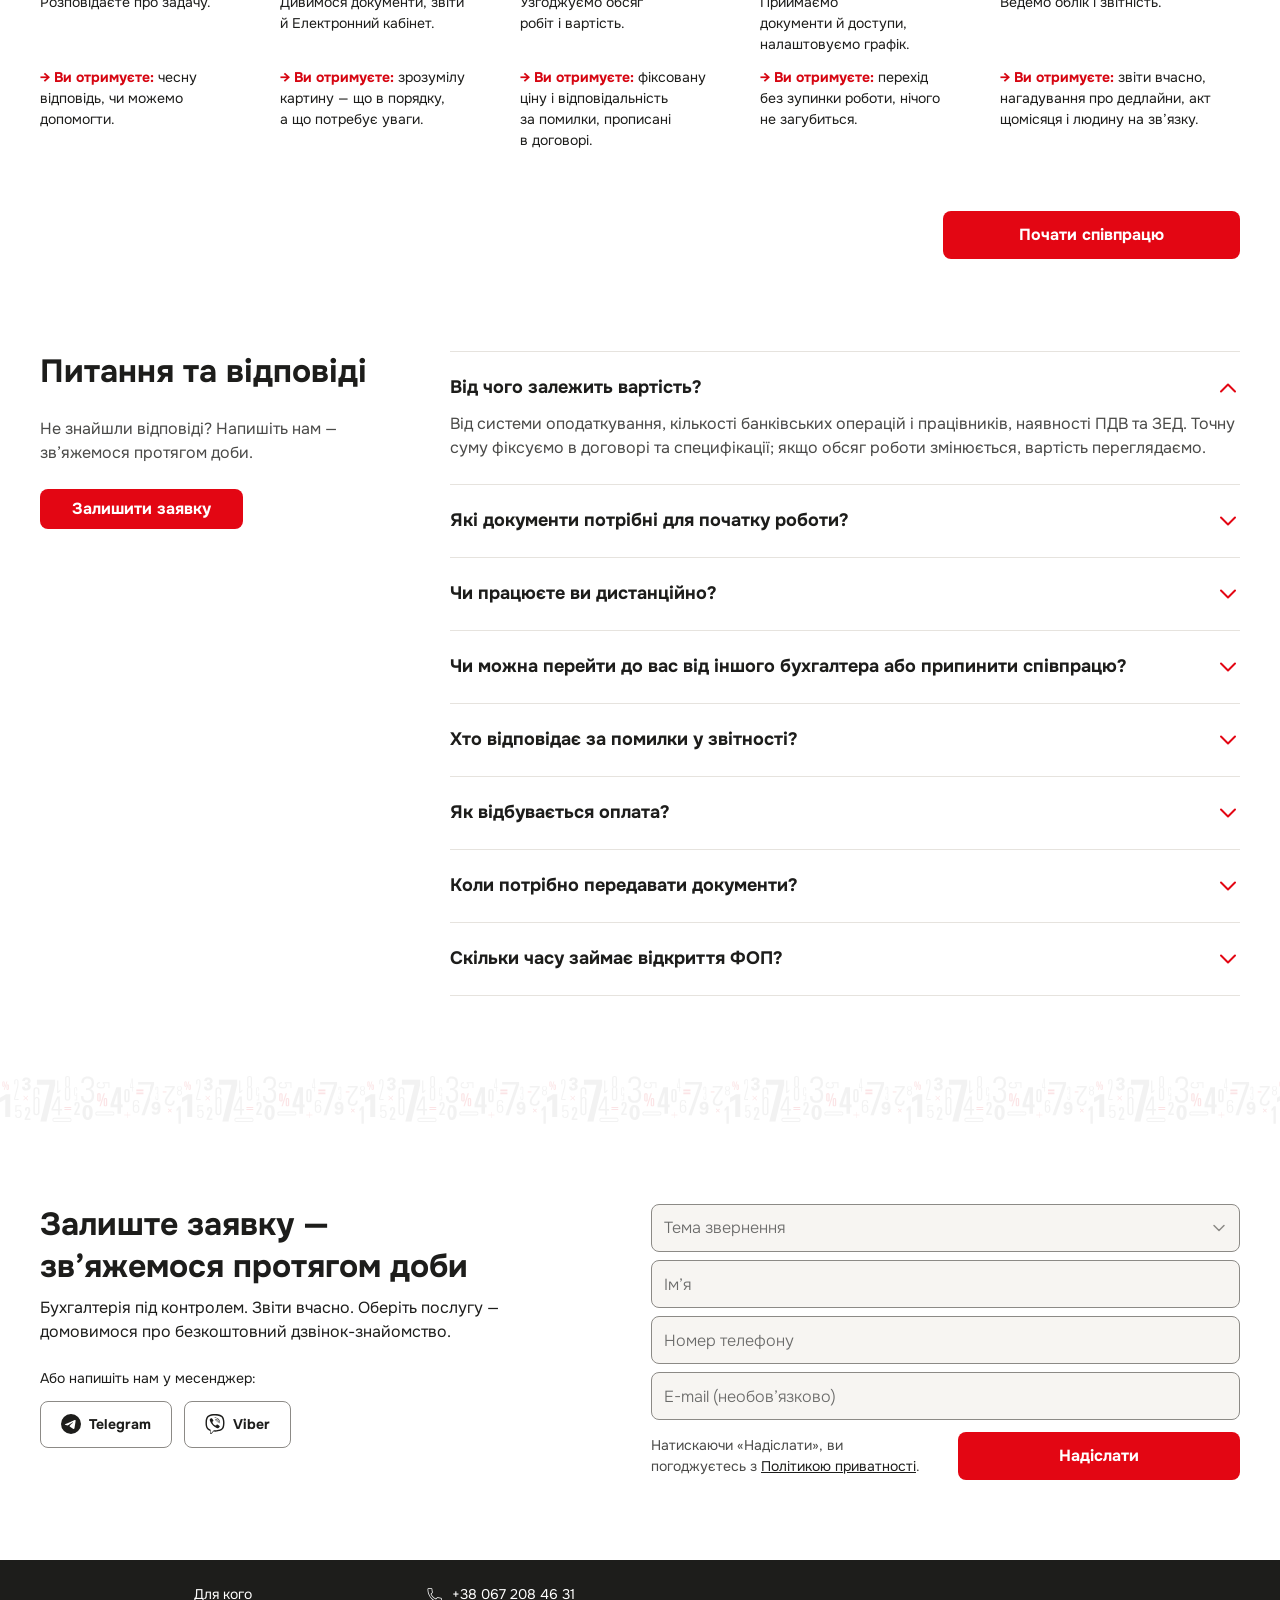
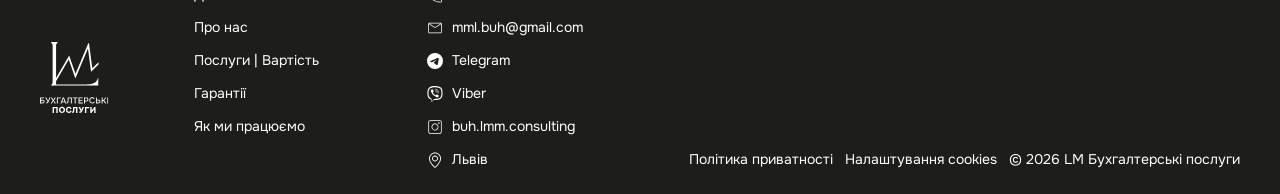
==== commit ea44e93f: "Банер згоди на cookies, GA4 і Clarity після згоди, події конверсій - Банер [data-cookie-banner] за м" ====
--- a/index.html
+++ b/index.html
@@ -33,8 +33,8 @@
   <!-- Шрифт: один варіативний файл на всі накреслення -->
   <link rel="preload" href="fonts/Onest-Variable.woff2" as="font" type="font/woff2" crossorigin>
 
-  <link rel="stylesheet" href="css/tokens.css?v=2026-11-03-2">
-  <link rel="stylesheet" href="css/styles.css?v=2026-11-03-2">
+  <link rel="stylesheet" href="css/tokens.css?v=2026-11-03-3">
+  <link rel="stylesheet" href="css/styles.css?v=2026-11-03-3">
 
   <!-- Favicon (червоний): ico — для старих браузерів і закладок, svg — для сучасних,
        180×180 — іконка на головному екрані iPhone -->
@@ -256,6 +256,18 @@
 <body>
   <a class="skip-link" href="#main">Перейти до&nbsp;основного вмісту</a>
 
+  <!-- Банер згоди на cookies (не modal, не блокує сторінку). Показує js/main.js, поки людина
+       не обрала; вибір живе 12 місяців. Без JS лишається схованим — аналітики тоді теж немає.
+       Стоїть одразу після skip-link, щоб у порядку Tab іти першим -->
+  <div class="cookie-banner" data-cookie-banner role="region" aria-label="Згода на cookies" tabindex="-1" hidden>
+    <h2 class="cookie-banner__title">Ми&nbsp;використовуємо cookies</h2>
+    <p class="cookie-banner__text">Аналітичні cookies допомагають зрозуміти, як&nbsp;ви&nbsp;користуєтеся сайтом, і&nbsp;зробити його зручнішим. Дані знеособлені. Детальніше&nbsp;— у&nbsp;<a class="cookie-banner__link" href="privacy.html">Політиці приватності</a>.</p>
+    <div class="cookie-banner__actions">
+      <button class="btn btn--outline cookie-banner__button" type="button" data-consent="denied">Відхилити</button>
+      <button class="btn cookie-banner__button" type="button" data-consent="granted">Дозволити</button>
+    </div>
+  </div>
+
   <!-- 1. Header -->
   <header class="site-header">
     <div class="container site-header__inner">
@@ -275,7 +287,7 @@
 
       <div class="site-header__actions">
         <a class="site-header__phone" href="tel:+380672084631">+38 067 208 46 31</a>
-        <a class="btn site-header__cta" href="#contact">Залишити заявку</a>
+        <a class="btn site-header__cta" href="#contact" data-cta="header">Залишити заявку</a>
         <button class="burger" type="button" aria-expanded="false" aria-controls="mobile-menu" aria-haspopup="dialog" aria-label="Відкрити меню">
           <img class="burger__icon" src="images/icons/icon-burger.svg" alt="" width="44" height="40">
         </button>
@@ -332,7 +344,7 @@
       </li>
     </ul>
 
-    <a class="mobile-menu__cta" href="#contact">Залишити заявку</a>
+    <a class="mobile-menu__cta" href="#contact" data-cta="menu">Залишити заявку</a>
   </dialog>
 
   <main id="main">
@@ -360,7 +372,7 @@
             <span class="hero__title-line"><span class="hero__title-inner hero__title-accent">відповідальність</span></span>
           </h1>
           <p class="hero__lead">Ми&nbsp;беремо на&nbsp;себе всю бухгалтерію&nbsp;— від&nbsp;первинної документації до&nbsp;подачі звітності. Ви&nbsp;займаєтесь бізнесом, ми&nbsp;дбаємо про&nbsp;цифри.</p>
-          <a class="btn hero__cta" href="#contact" data-sticky-cta-yield>Почати співпрацю</a>
+          <a class="btn hero__cta" href="#contact" data-sticky-cta-yield data-cta="hero">Почати співпрацю</a>
         </div>
 
         <ul class="stats">
@@ -664,7 +676,7 @@
           </li>
         </ol>
 
-        <a class="btn how__cta" href="#contact" data-reveal>Почати співпрацю</a>
+        <a class="btn how__cta" href="#contact" data-reveal data-cta="steps">Почати співпрацю</a>
       </div>
     </section>
 
@@ -674,7 +686,7 @@
         <div class="faq__intro" data-reveal>
           <h2 class="section__title" id="faq-title">Питання та&nbsp;відповіді</h2>
           <p class="faq__lead">Не&nbsp;знайшли відповіді? Напишіть&nbsp;нам&nbsp;— зв’яжемося протягом&nbsp;доби.</p>
-          <a class="btn btn--compact faq__cta" href="#contact">Залишити заявку</a>
+          <a class="btn btn--compact faq__cta" href="#contact" data-cta="faq">Залишити заявку</a>
         </div>
 
         <!-- Акордеон. Без JS усі відповіді просто відкриті -->
@@ -950,6 +962,7 @@
 
       <div class="site-footer__legal">
         <a class="site-footer__link site-footer__row" href="privacy.html">Політика приватності</a>
+        <button class="site-footer__link site-footer__row site-footer__button" type="button" data-cookie-settings>Налаштування cookies</button>
         <p>© 2026 LM Бухгалтерські послуги</p>
       </div>
     </div>
@@ -960,9 +973,9 @@
        Показ і сховування — js/main.js, initStickyCta(); схована панель — inert.
        Видна від кнопки Hero (data-sticky-cta-yield) до форми -->
   <div class="sticky-cta" data-sticky-cta inert>
-    <a class="btn sticky-cta__button" href="#contact">Залишити заявку</a>
+    <a class="btn sticky-cta__button" href="#contact" data-cta="sticky_cta">Залишити заявку</a>
   </div>
 
-  <script src="js/main.js?v=2026-11-03-2" defer></script>
+  <script src="js/main.js?v=2026-11-03-3" defer></script>
 </body>
 </html>
--- a/css/tokens.css
+++ b/css/tokens.css
@@ -68,6 +68,7 @@
 
   /* ---------- Тіні ---------- */
   --shadow-sticky: 0 -4px 16px color-mix(in srgb, var(--color-neutral-900) 8%, transparent); /* Sticky CTA (mobile): тінь угору */
+  --shadow-banner: 0 8px 32px color-mix(in srgb, var(--color-neutral-900) 14%, transparent); /* банер згоди на cookies */
 
   /* ---------- Радіуси ---------- */
   --radius-sm: 6px;
--- a/css/styles.css
+++ b/css/styles.css
@@ -191,6 +191,22 @@
 @media (hover: hover) {
   .btn:hover {
     background: var(--action-primary-hover);
+  }
+}
+
+/* Другорядна кнопка: прозора з рамкою (банер cookies — «Відхилити»).
+   Рамка — внутрішньою тінню, щоб розмір збігався з основною кнопкою */
+.btn--outline {
+  color: var(--text-primary);
+  background: transparent;
+  box-shadow: inset 0 0 0 1px var(--text-primary);
+  transition: box-shadow var(--duration-hover);
+}
+
+@media (hover: hover) {
+  .btn--outline:hover {
+    background: transparent;
+    box-shadow: inset 0 0 0 2px var(--text-primary);
   }
 }
 
@@ -2106,6 +2122,21 @@
   text-decoration: none;
 }
 
+/* «Налаштування cookies» — це дія, а не перехід, тому <button>; виглядає як посилання */
+.site-footer__button {
+  padding: 0;
+  font: inherit;
+  color: inherit;
+  background: none;
+  border: 0;
+  cursor: pointer;
+}
+
+/* Без JS кнопка нічого не відкриє — ховаємо */
+html:not(.js) [data-cookie-settings] {
+  display: none;
+}
+
 /* Іконки — inline SVG з fill="currentColor": беруть колір тексту */
 .site-footer__icon {
   flex: none;
@@ -2487,8 +2518,9 @@
   transition: none;
 }
 
-/* Поки відкрите меню, попап чи лайтбокс (будь-який <dialog>) — панелі не видно */
-html:has(dialog[open]) .sticky-cta {
+/* Поки відкрите меню, попап чи лайтбокс (будь-який <dialog>) або банер cookies — панелі не видно */
+html:has(dialog[open]) .sticky-cta,
+html:has([data-cookie-banner]:not([hidden])) .sticky-cta {
   opacity: 0;
   transform: translateY(100%);
 }
@@ -2521,6 +2553,100 @@
 @media (prefers-reduced-motion: reduce) {
   .sticky-cta {
     transition: none;
+  }
+}
+
+/* ---------- Cookie banner ---------- */
+/* Банер згоди на cookies (керує js/main.js, initConsent). Не modal: сторінкою можна
+   користуватись і з ним. position: fixed — розмітку не зсуває (CLS = 0).
+   До 767px — на всю ширину з полями 16px; від 768px — картка 440px справа знизу,
+   відступ 24px (виняток із правила «лише 1024px», як у Hero) */
+.cookie-banner {
+  position: fixed;
+  right: var(--space-16);
+  bottom: calc(var(--space-16) + env(safe-area-inset-bottom, 0px));
+  left: var(--space-16);
+  z-index: 30; /* вище за Sticky CTA (20); skip-link (100) і <dialog> — ще вище */
+  display: flex;
+  flex-direction: column;
+  gap: var(--space-12);
+  padding: var(--space-16);
+  color: var(--text-primary);
+  background: var(--bg-page);
+  border: 1px solid var(--border-input);
+  border-radius: var(--radius-lg);
+  box-shadow: var(--shadow-banner);
+  animation: cookie-banner-in 250ms ease-out;
+}
+
+.cookie-banner[hidden] {
+  display: none;
+}
+
+/* Фокус ставимо на банер, коли його відкрили з «Налаштування cookies» */
+.cookie-banner:focus {
+  outline: none;
+}
+
+.cookie-banner:focus-visible {
+  outline: 2px solid var(--border-focus);
+  outline-offset: 2px;
+}
+
+.cookie-banner__title {
+  font: var(--text-title);
+}
+
+.cookie-banner__text {
+  font: var(--text-body-s);
+  color: var(--text-secondary);
+}
+
+.cookie-banner__link {
+  color: var(--text-primary);
+  text-decoration: underline;
+  text-underline-position: from-font;
+}
+
+/* Дві кнопки однакової ширини — відмовитись так само легко, як погодитись */
+.cookie-banner__actions {
+  display: flex;
+  gap: var(--space-12);
+  padding-top: var(--space-4);
+}
+
+.cookie-banner__button {
+  flex: 1 1 0;
+  min-width: 0;
+  padding-inline: var(--space-16);
+}
+
+@keyframes cookie-banner-in {
+  from {
+    opacity: 0;
+    transform: translateY(var(--space-16));
+  }
+}
+
+/* Банер не закриває елемент у фокусі й місце, куди веде якір (WCAG 2.4.11):
+   висоту банера з відступом рахує JS (--cookie-banner-space) */
+html:has([data-cookie-banner]:not([hidden])) {
+  scroll-padding-bottom: var(--cookie-banner-space, 0px);
+}
+
+@media (min-width: 768px) {
+  .cookie-banner {
+    right: var(--space-24);
+    bottom: calc(var(--space-24) + env(safe-area-inset-bottom, 0px));
+    left: auto;
+    width: 440px;
+    padding: var(--space-24);
+  }
+}
+
+@media (prefers-reduced-motion: reduce) {
+  .cookie-banner {
+    animation: none;
   }
 }
 
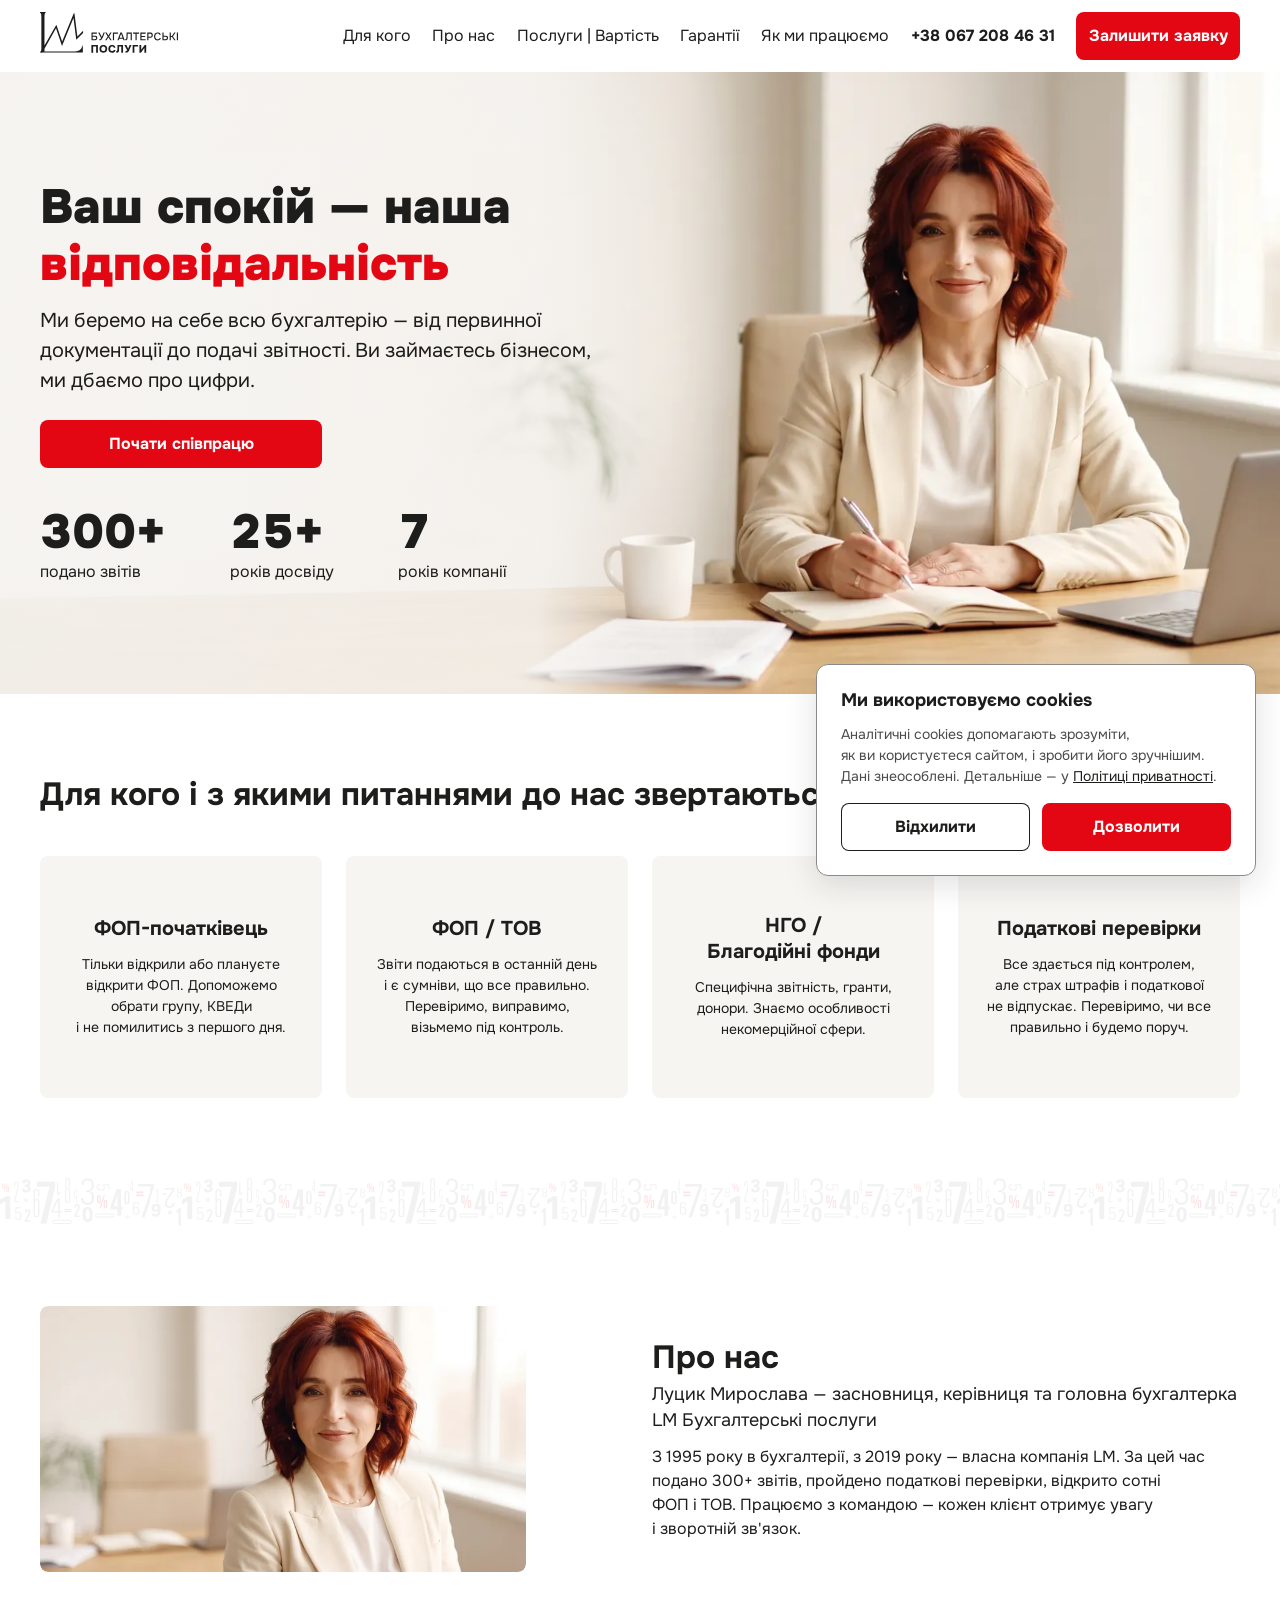
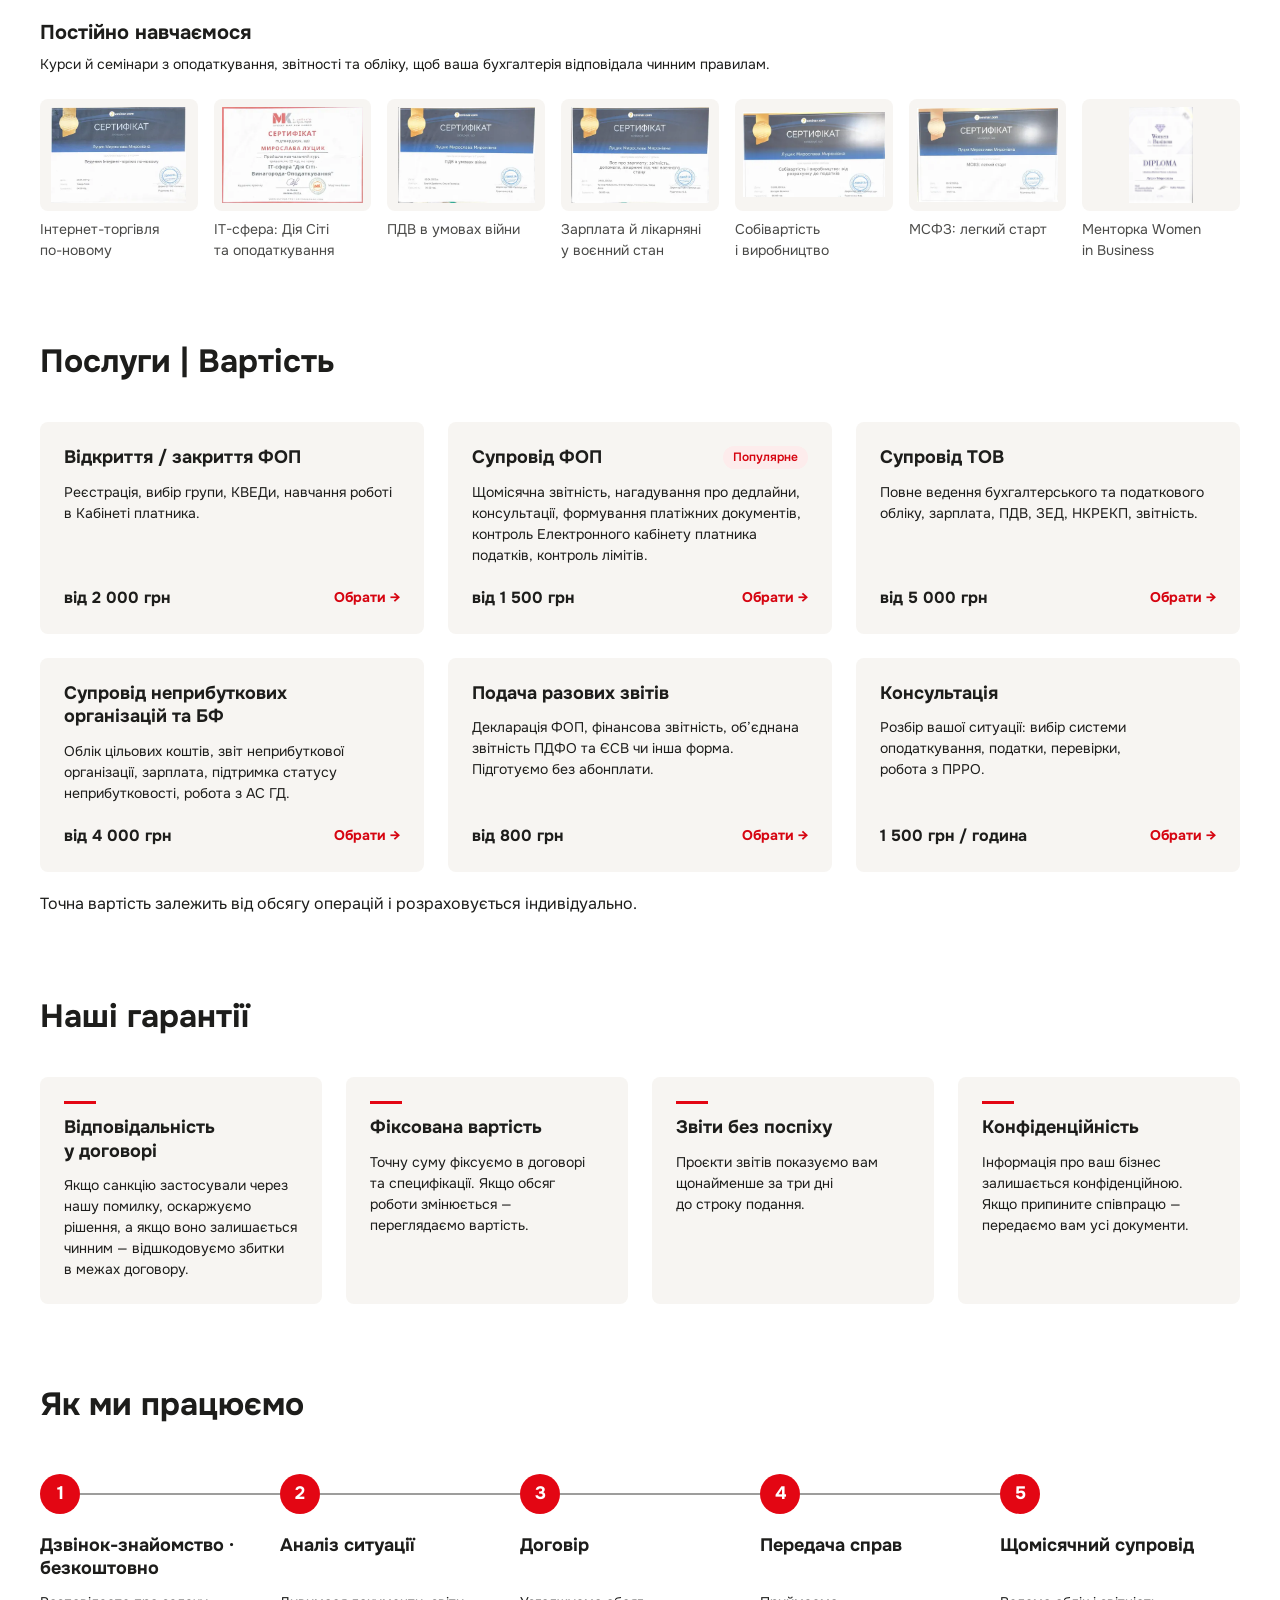
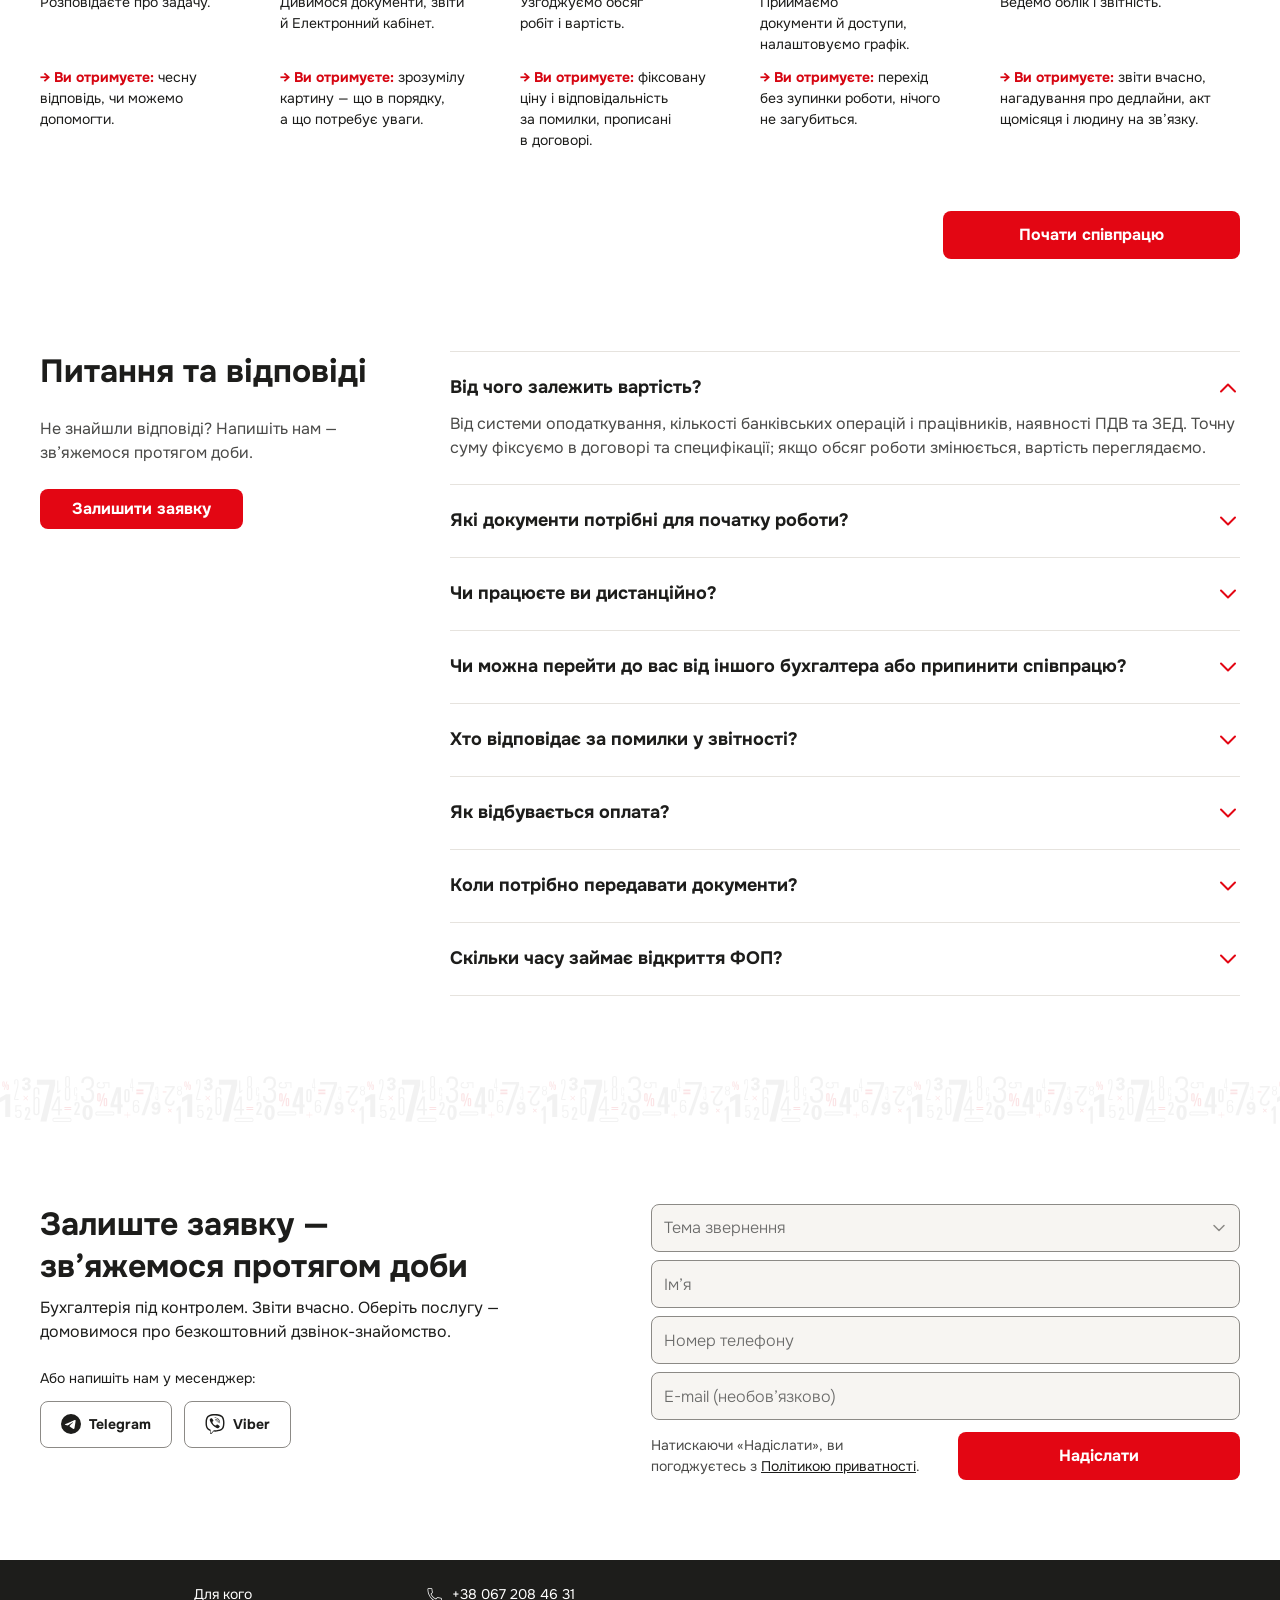
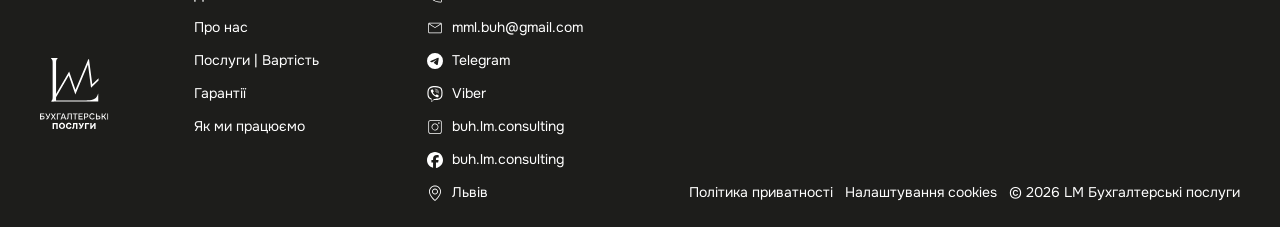
==== commit a8bba7cb: "Соцмережі: Instagram → buh.lm.consulting, додано Facebook - Instagram: buh.lmm.consulting → buh.lm.c" ====
--- a/index.html
+++ b/index.html
@@ -33,8 +33,8 @@
   <!-- Шрифт: один варіативний файл на всі накреслення -->
   <link rel="preload" href="fonts/Onest-Variable.woff2" as="font" type="font/woff2" crossorigin>
 
-  <link rel="stylesheet" href="css/tokens.css?v=2026-11-03-3">
-  <link rel="stylesheet" href="css/styles.css?v=2026-11-03-3">
+  <link rel="stylesheet" href="css/tokens.css?v=2026-11-05-1">
+  <link rel="stylesheet" href="css/styles.css?v=2026-11-05-1">
 
   <!-- Favicon (червоний): ico — для старих браузерів і закладок, svg — для сучасних,
        180×180 — іконка на головному екрані iPhone -->
@@ -90,7 +90,8 @@
       "image": "https://lm-buh.com.ua/images/about-1200.jpg"
     },
     "sameAs": [
-      "https://www.instagram.com/buh.lmm.consulting/",
+      "https://www.instagram.com/buh.lm.consulting/",
+      "https://www.facebook.com/buh.lm.consulting/",
       "https://t.me/+380672084631"
     ],
     "priceRange": "від 800 грн",
@@ -946,9 +947,15 @@
             </a>
           </li>
           <li>
-            <a class="site-footer__link site-footer__row" href="https://www.instagram.com/buh.lmm.consulting/" target="_blank" rel="noopener">
+            <a class="site-footer__link site-footer__row" href="https://www.instagram.com/buh.lm.consulting/" target="_blank" rel="noopener">
               <svg class="site-footer__icon" width="18" height="18" aria-hidden="true" focusable="false" viewBox="0 0 18 18" fill="none"><path d="M13.8277 15.7027H4.17224C3.67496 15.7027 3.19805 15.5052 2.84642 15.1536C2.49479 14.8019 2.29724 14.325 2.29724 13.8277V4.17224C2.29724 3.67496 2.49479 3.19805 2.84642 2.84642C3.19805 2.49479 3.67496 2.29724 4.17224 2.29724H13.8277C14.325 2.29724 14.8019 2.49479 15.1536 2.84642C15.5052 3.19805 15.7027 3.67496 15.7027 4.17224V13.8277C15.7027 14.325 15.5052 14.8019 15.1536 15.1536C14.8019 15.5052 14.325 15.7027 13.8277 15.7027ZM4.17224 3.04724C3.87387 3.04724 3.58772 3.16577 3.37675 3.37675C3.16577 3.58772 3.04724 3.87387 3.04724 4.17224V13.8277C3.04724 14.1261 3.16577 14.4123 3.37675 14.6232C3.58772 14.8342 3.87387 14.9527 4.17224 14.9527H13.8277C14.1261 14.9527 14.4123 14.8342 14.6232 14.6232C14.8342 14.4123 14.9527 14.1261 14.9527 13.8277V4.17224C14.9527 3.87387 14.8342 3.58772 14.6232 3.37675C14.4123 3.16577 14.1261 3.04724 13.8277 3.04724H4.17224Z" fill="currentColor"/><path d="M9 12.4455C8.31852 12.4448 7.65256 12.242 7.08631 11.8629C6.52005 11.4837 6.07892 10.9452 5.81868 10.3153C5.55844 9.68551 5.49077 8.99267 5.62423 8.32439C5.75769 7.65611 6.08628 7.0424 6.56847 6.56083C7.05066 6.07927 7.6648 5.75148 8.33325 5.61889C9.00171 5.48631 9.69447 5.55488 10.324 5.81595C10.9534 6.07701 11.4914 6.51884 11.8698 7.08559C12.2482 7.65234 12.4501 8.31856 12.45 9.00004C12.4488 9.91426 12.0848 10.7906 11.4379 11.4366C10.7911 12.0827 9.91421 12.4455 9 12.4455ZM9 6.30004C8.46705 6.30078 7.94627 6.45945 7.50345 6.756C7.06063 7.05255 6.71563 7.47369 6.51202 7.96621C6.30841 8.45873 6.25533 9.00055 6.35949 9.52322C6.46364 10.0459 6.72036 10.526 7.09721 10.9028C7.47406 11.2797 7.95415 11.5364 8.47682 11.6405C8.99949 11.7447 9.5413 11.6916 10.0338 11.488C10.5263 11.2844 10.9475 10.9394 11.244 10.4966C11.5406 10.0538 11.6993 9.53299 11.7 9.00004C11.7 8.28395 11.4155 7.5972 10.9092 7.09085C10.4028 6.5845 9.71608 6.30004 9 6.30004Z" fill="currentColor"/><path d="M12.9 5.92866C13.3453 5.92866 13.7062 5.56769 13.7062 5.12241C13.7062 4.67713 13.3453 4.31616 12.9 4.31616C12.4547 4.31616 12.0938 4.67713 12.0938 5.12241C12.0938 5.56769 12.4547 5.92866 12.9 5.92866Z" fill="currentColor"/></svg>
-              <span><span class="visually-hidden">Instagram: </span>buh.lmm.consulting<span class="visually-hidden"> (відкривається в&nbsp;новій вкладці)</span></span>
+              <span><span class="visually-hidden">Instagram: </span>buh.lm.consulting<span class="visually-hidden"> (відкривається в&nbsp;новій вкладці)</span></span>
+            </a>
+          </li>
+          <li>
+            <a class="site-footer__link site-footer__row" href="https://www.facebook.com/buh.lm.consulting/" target="_blank" rel="noopener">
+              <svg class="site-footer__icon" width="18" height="18" aria-hidden="true" focusable="false" viewBox="-1.5 -1.5 27.0 27.0"><path d="M9.101 23.691v-7.98H6.627v-3.667h2.474v-1.58c0-4.085 1.848-5.978 5.858-5.978.401 0 .955.042 1.468.103a8.68 8.68 0 0 1 1.141.195v3.325a8.623 8.623 0 0 0-.653-.036 26.805 26.805 0 0 0-.733-.009c-.707 0-1.259.096-1.675.309a1.686 1.686 0 0 0-.679.622c-.258.42-.374.995-.374 1.752v1.297h3.919l-.386 2.103-.287 1.564h-3.246v8.245C19.396 23.238 24 18.179 24 12.044c0-6.627-5.373-12-12-12s-12 5.373-12 12c0 5.628 3.874 10.35 9.101 11.647Z" fill="currentColor"/></svg>
+              <span><span class="visually-hidden">Facebook: </span>buh.lm.consulting<span class="visually-hidden"> (відкривається в&nbsp;новій вкладці)</span></span>
             </a>
           </li>
           <li>
@@ -976,6 +983,6 @@
     <a class="btn sticky-cta__button" href="#contact" data-cta="sticky_cta">Залишити заявку</a>
   </div>
 
-  <script src="js/main.js?v=2026-11-03-3" defer></script>
+  <script src="js/main.js?v=2026-11-05-1" defer></script>
 </body>
 </html>
